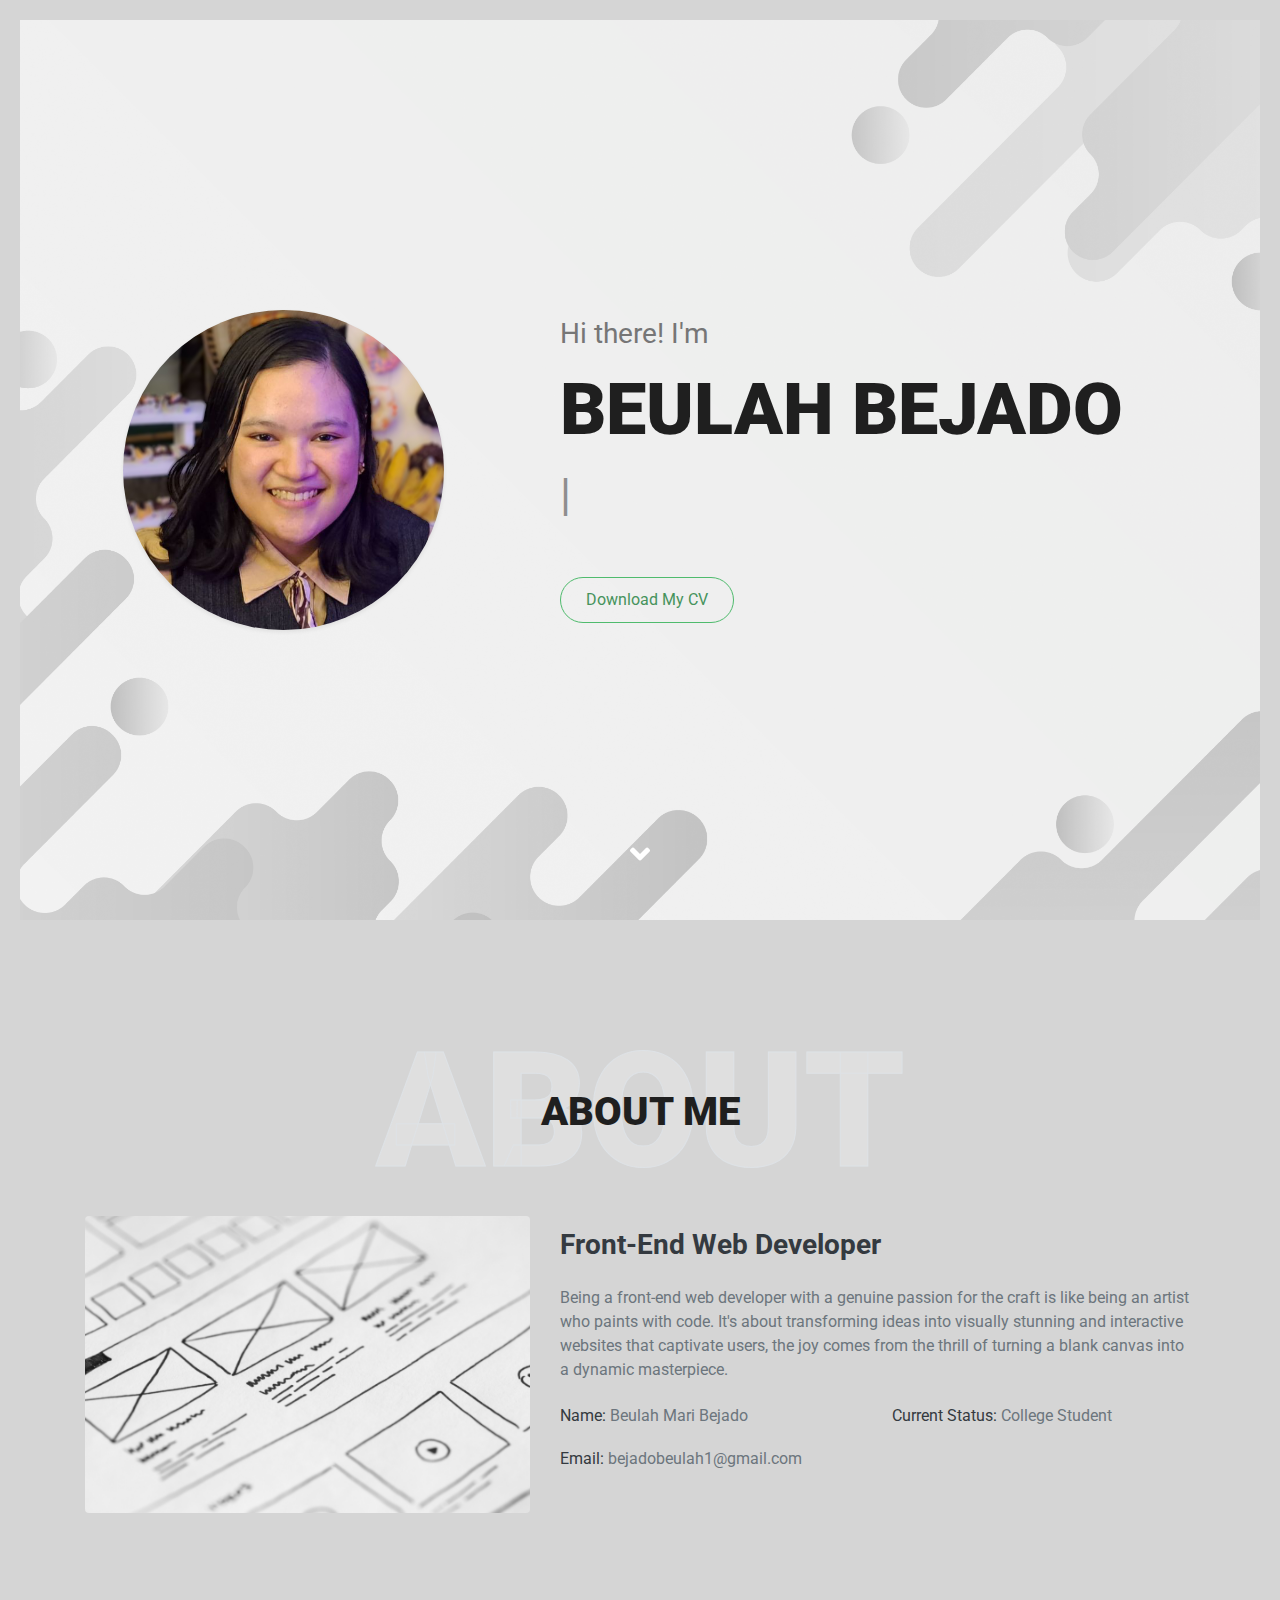
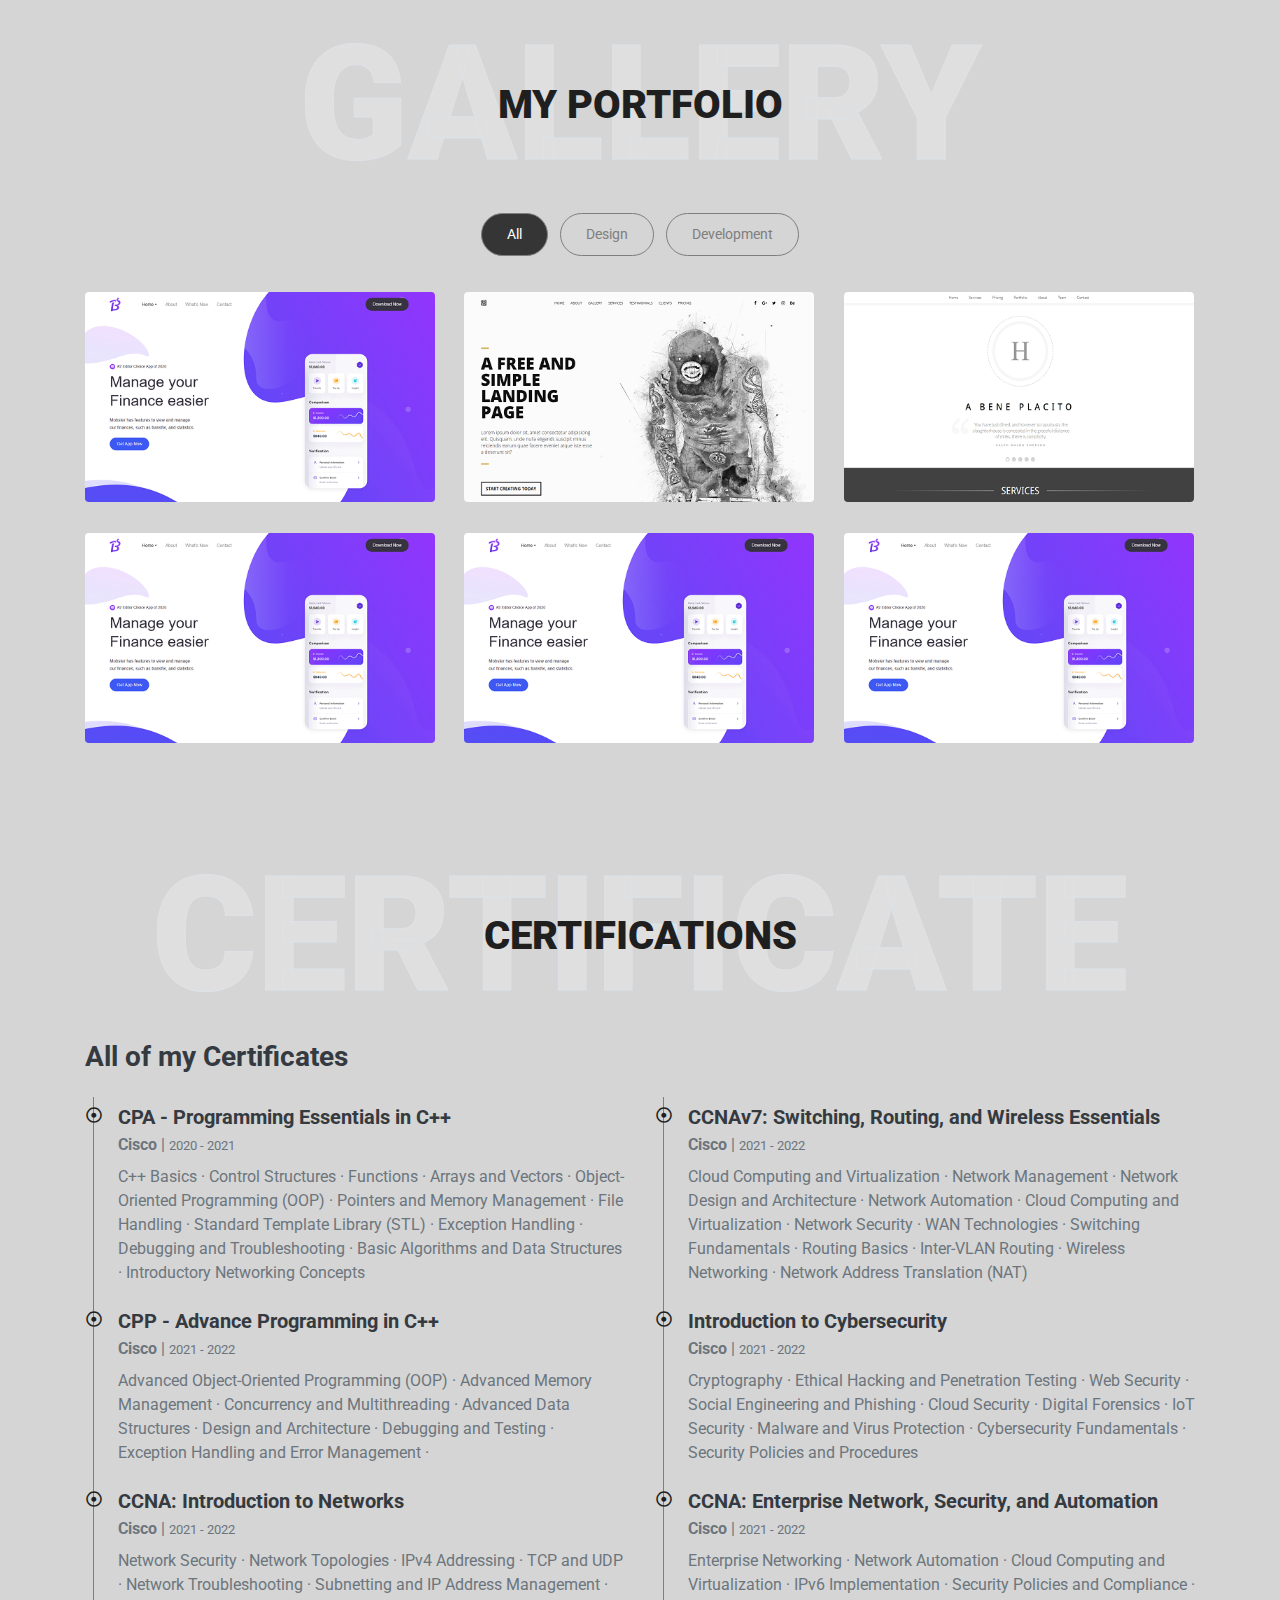
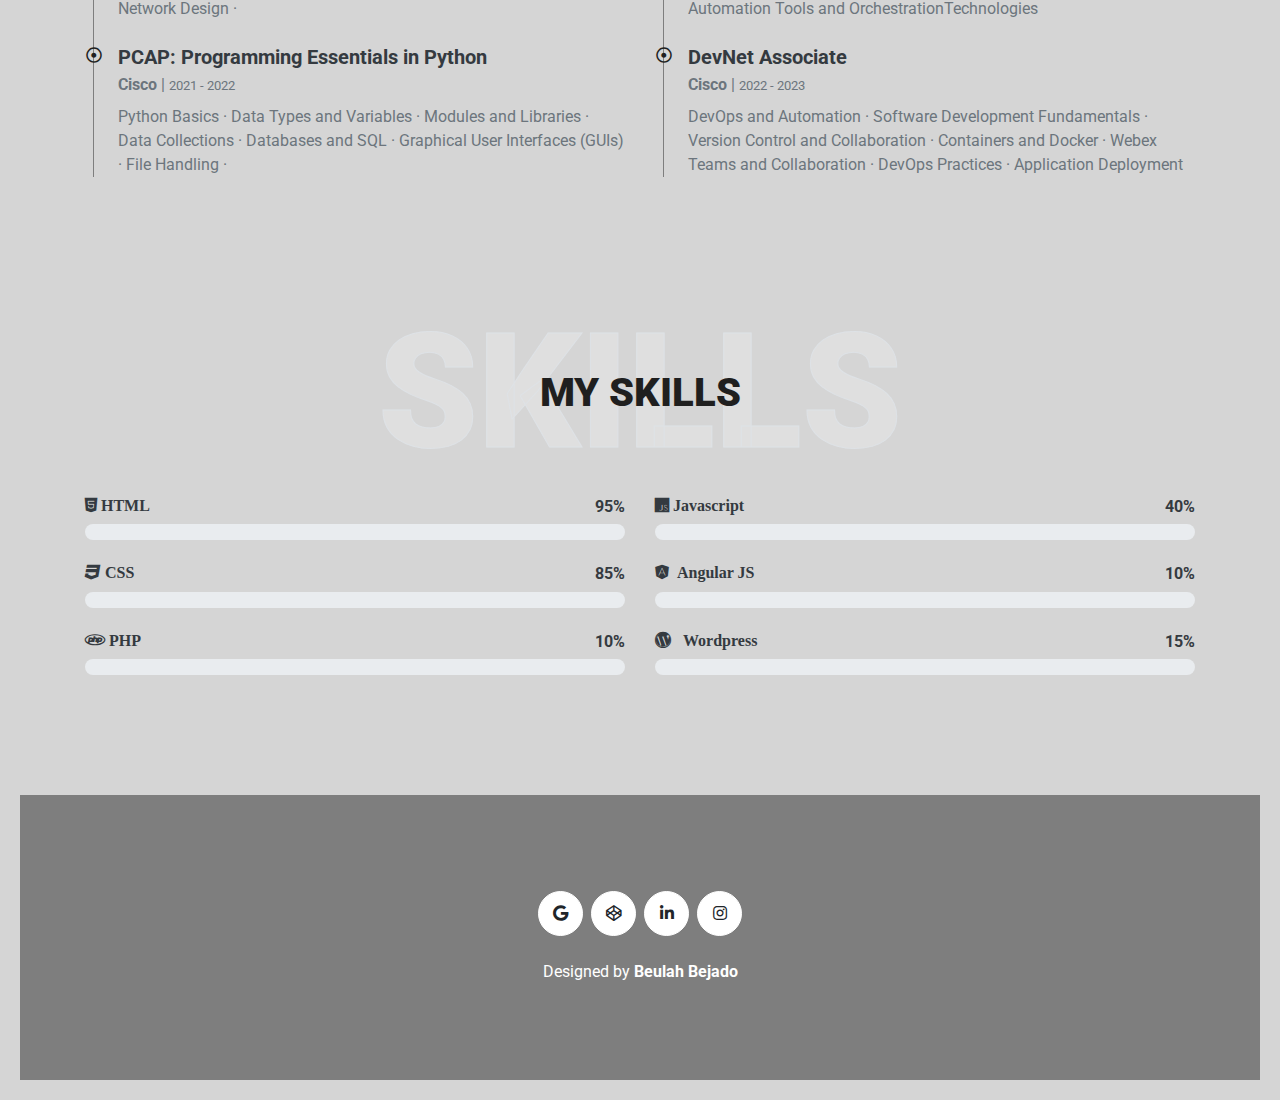
==== index.html @ c692c051 "update" ====
<!DOCTYPE html>
<html lang="en">
  <head>
    <meta charset="utf-8" />
    <title>Beulah Bejado</title>
    <meta content="width=device-width, initial-scale=1" name="viewport" />
    <meta content="Free HTML Templates" name="keywords" />
    <meta content="Free HTML Templates" name="description" />
    <link rel="shortcut icon" type="image/x-icon" href="img/logo.png" />
    <!-- Favicon -->
    <link href="img/favicon.ico" rel="icon" />

    <!-- Google Web Fonts -->
    <link rel="preconnect" href="https://fonts.gstatic.com" />
    <link
      href="https://fonts.googleapis.com/css2?family=Roboto:wght@300;400;500;700;900&display=swap"
      rel="stylesheet"
    />

    <!-- Font Awesome -->
    <link
      href="https://cdnjs.cloudflare.com/ajax/libs/font-awesome/5.10.0/css/all.min.css"
      rel="stylesheet"
    />

    <!-- Libraries Stylesheet -->
    <link href="lib/owlcarousel/assets/owl.carousel.min.css" rel="stylesheet" />
    <link href="lib/lightbox/css/lightbox.min.css" rel="stylesheet" />

    <!-- Customized Bootstrap Stylesheet -->
    <link href="css/style.css" rel="stylesheet" />
  </head>

  <body data-spy="scroll" data-target=".navbar" data-offset="51">
    <!-- Navbar Start -->
    <nav
      class="navbar fixed-top shadow-sm navbar-expand-lg bg-light navbar-light py-3 py-lg-0 px-lg-5"
    >
      <a href="index.html" class="navbar-brand ml-lg-3">
        <h1 class="m-0 display-5">
          <span class="text-primary">My</span>Portfolio
        </h1>
      </a>
      <button
        type="button"
        class="navbar-toggler"
        data-toggle="collapse"
        data-target="#navbarCollapse"
      >
        <span class="navbar-toggler-icon"></span>
      </button>
      <div class="collapse navbar-collapse px-lg-3" id="navbarCollapse">
        <div class="navbar-nav m-auto py-0">
          <a href="#home" class="nav-item nav-link active">Home</a>
          <a href="#about" class="nav-item nav-link">About</a>
          <a href="#portfolio" class="nav-item nav-link">Portfolio</a>
          <a href="#certificate" class="nav-item nav-link">Certificate</a>
          <a href="#skill" class="nav-item nav-link">Skill</a>
          <a href="#contact" class="nav-item nav-link">Contact</a>
        </div>
        <a
          href="https://www.linkedin.com/in/beulah-bejado-88684b1bb/"
          class="btn btn-outline-primary d-none d-lg-block fab fa-linkedin"
        >
          View my linkedIn Profile</a
        >
      </div>
    </nav>
    <!-- Navbar End -->

    <!-- Video Modal Start -->
    <div
      class="modal fade"
      id="videoModal"
      tabindex="-1"
      role="dialog"
      aria-labelledby="exampleModalLabel"
      aria-hidden="true"
    >
      <div class="modal-dialog" role="document">
        <div class="modal-content">
          <div class="modal-body">
            <button
              type="button"
              class="close"
              data-dismiss="modal"
              aria-label="Close"
            >
              <span aria-hidden="true">&times;</span>
            </button>
            <!-- 16:9 aspect ratio -->
            <div class="embed-responsive embed-responsive-16by9">
              <iframe
                class="embed-responsive-item"
                src=""
                id="video"
                allowscriptaccess="always"
                allow="autoplay"
              ></iframe>
            </div>
          </div>
        </div>
      </div>
    </div>
    <!-- Video Modal End -->

    <!-- Header Start -->
    <div
      class="backlack container-fluid d-flex align-items-center mb-5 py-5"
      id="home"
      style="
        min-height: 100vh;
        background-image: url('img/bg4.jpg');
        background-position: center;
        background-repeat: no-repeat;
        background-size: cover;
      "
    >
      <div class="container">
        <div class="row align-items-center">
          <div class="col-lg-5 px-5 pl-lg-0 pb-5 pb-lg-0">
            <img
              class="in-left img-fluid w-75 rounded-circle shadow-sm"
              src="img/img.jpg"
              alt=""
            />
          </div>
          <div class="col-lg-7 text-center text-lg-left">
            <h3
              class="text-black fadeInRight font-weight-normal mb-3 small-text"
            >
              Hi there! I'm
            </h3>
            <h1 class="in-down display-3 text-uppercase text-primary mb-2">
              Beulah Bejado
            </h1>
            <h1
              class="typed-text-output d-inline font-weight-lighter text-black small-text"
            ></h1>
            <div class="typed-text d-none">
              Welcome to my Portfolio, Web Design, Junior Front-End Web
              Developer
            </div>
            <div
              class="d-flex align-items-center in-up justify-content-center justify-content-lg-start pt-5"
            >
              <a
                href="cv/CV.pdf"
                class="btn btn-outline-light pop-element"
                download
                >Download My CV</a
              >
            </div>
          </div>
        </div>
      </div>
    </div>
    <!-- Header End -->

    <!-- About Start -->
    <div class="container-fluid py-5" id="about">
      <div class="container">
        <div
          class="position-relative d-flex align-items-center justify-content-center"
        >
          <h1
            class="display-1 text-uppercase text-gray"
            style="-webkit-text-stroke: 1px #dee2e6"
          >
            About
          </h1>
          <h1 class="position-absolute text-uppercase text-primary">
            About Me
          </h1>
        </div>
        <div class="row align-items-center">
          <div class="col-lg-5 pb-4 pb-lg-0">
            <img class="img-fluid rounded w-100" src="img/bg2.jpg" alt="" />
          </div>
          <div class="col-lg-7">
            <h3 class="mb-4">Front-End Web Developer</h3>
            <p>
              Being a front-end web developer with a genuine passion for the
              craft is like being an artist who paints with code. It's about
              transforming ideas into visually stunning and interactive websites
              that captivate users, the joy comes from the thrill of turning a
              blank canvas into a dynamic masterpiece.
            </p>
            <div class="row mb-3">
              <div class="col-sm-6 py-2">
                <h6>
                  Name: <span class="text-secondary">Beulah Mari Bejado</span>
                </h6>
              </div>
              <div class="col-sm-6 py-2">
                <h6>
                  Current Status:
                  <span class="text-secondary">College Student</span>
                </h6>
              </div>
              <div class="col-sm-6 py-2">
                <h6>
                  Email:
                  <span class="text-secondary">bejadobeulah1@gmail.com</span>
                </h6>
              </div>
            </div>
          </div>
        </div>
      </div>
    </div>
    <!-- About End -->

    <!-- Portfolio Start -->
    <div class="container-fluid pt-5 pb-3" id="portfolio">
      <div class="container">
        <div
          class="position-relative d-flex align-items-center justify-content-center"
        >
          <h1
            class="display-1 text-uppercase text-gray"
            style="-webkit-text-stroke: 1px #dee2e6"
          >
            Gallery
          </h1>
          <h1 class="position-absolute text-uppercase text-primary">
            My Portfolio
          </h1>
        </div>
        <div class="row">
          <div class="col-12 text-center mb-2">
            <ul class="list-inline mb-4" id="portfolio-flters">
              <li
                class="btn btn-sm btn-outline-primary m-1 active"
                data-filter="*"
              >
                All
              </li>
              <li
                class="btn btn-sm btn-outline-primary m-1"
                data-filter=".first"
              >
                Design
              </li>
              <li
                class="btn btn-sm btn-outline-primary m-1"
                data-filter=".second"
              >
                Development
              </li>
            </ul>
          </div>
        </div>
        <div class="row portfolio-container">
          <div class="col-lg-4 col-md-6 mb-4 portfolio-item first">
            <div class="position-relative overflow-hidden mb-2">
              <img
                class="img-fluid rounded w-100"
                id="popup-button-1"
                src="img/1.png"
                alt=""
              />
              <div id="overlay-1"></div>
              <div id="popup-1">
                <iframe
                  src="portFiles/1/html/index.html"
                  id="popup-iframe-1"
                  height="349px"
                  width="1688px"
                  allowfullscreen=""
                  frameborder="0"
                ></iframe>
              </div>
            </div>
          </div>
          <div class="col-lg-4 col-md-6 mb-4 portfolio-item first">
            <div class="position-relative overflow-hidden mb-2">
              <img
                class="img-fluid rounded w-100"
                id="popup-button-2"
                src="img/2.png"
                alt=""
              />
              <div id="overlay-2"></div>
              <div id="popup-2">
                <iframe
                  src="portFiles/2/index.html"
                  id="popup-iframe-2"
                  height="315"
                  width="560"
                  allowfullscreen=""
                  frameborder="0"
                ></iframe>
              </div>
            </div>
          </div>
          <div class="col-lg-4 col-md-6 mb-4 portfolio-item first">
            <div class="position-relative overflow-hidden mb-2">
              <img
                class="img-fluid rounded w-100"
                id="popup-button-3"
                src="img/3.png"
                alt=""
              />
              <div id="overlay-3"></div>
              <div id="popup-3">
                <iframe
                  src="portFiles/3/index.html"
                  id="popup-iframe-3"
                  height="349px"
                  width="1688px"
                  allowfullscreen=""
                  frameborder="0"
                ></iframe>
              </div>
            </div>
          </div>
          <div class="col-lg-4 col-md-6 mb-4 portfolio-item first">
            <div class="position-relative overflow-hidden mb-2">
              <img
                class="img-fluid rounded w-100"
                id="popup-button-4"
                src="img/1.png"
                alt=""
              />
              <div id="overlay-4"></div>
              <div id="popup-4">
                <iframe
                  src="portFiles/4/features.htm"
                  id="popup-iframe-4"
                  height="349px"
                  width="1688px"
                  allowfullscreen=""
                  frameborder="0"
                ></iframe>
              </div>
            </div>
          </div>
          <div class="col-lg-4 col-md-6 mb-4 portfolio-item first">
            <div class="position-relative overflow-hidden mb-2">
              <img
                class="img-fluid rounded w-100"
                id="popup-button-5"
                src="img/1.png"
                alt=""
              />
              <div id="overlay-5"></div>
              <div id="popup-5">
                <iframe
                  src="portFiles/5/HTML/index.html"
                  id="popup-iframe-5"
                  height="349px"
                  width="1688px"
                  allowfullscreen=""
                  frameborder="0"
                ></iframe>
              </div>
            </div>
          </div>
          <div class="col-lg-4 col-md-6 mb-4 portfolio-item second">
            <div class="position-relative overflow-hidden mb-2">
              <img
                class="img-fluid rounded w-100"
                id="popup-button-6"
                src="img/1.png"
                alt=""
              />
              <div id="overlay-6"></div>
              <div id="popup-6">
                <iframe
                  src=""
                  id="popup-iframe-6"
                  height="349px"
                  width="1688px"
                  allowfullscreen=""
                  frameborder="0"
                ></iframe>
              </div>
            </div>
          </div>
        </div>
      </div>
    </div>
    <!-- Portfolio End -->

    <!-- Certification Start -->
    <div class="container-fluid py-5" id="certificate">
      <div class="container">
        <div
          class="position-relative d-flex align-items-center justify-content-center"
        >
          <h1
            class="display-1 text-uppercase text-gray"
            style="-webkit-text-stroke: 1px #dee2e6"
          >
            CERTIFICATE
          </h1>
          <h1 class="position-absolute text-uppercase text-primary">
            Certifications
          </h1>
        </div>
        <div class="row align-items-center">
          <div class="col-lg-6">
            <h3 class="mb-4">All of my Certificates</h3>
            <div class="border-left border-primary pt-2 pl-4 ml-2">
              <div class="position-relative mb-4">
                <i
                  class="far fa-dot-circle text-primary position-absolute"
                  style="top: 2px; left: -32px"
                ></i>
                <h5 class="font-weight-bold mb-1">
                  CPA - Programming Essentials in C++
                </h5>
                <p class="mb-2">
                  <strong>Cisco</strong> |
                  <small>2020 - 2021</small>
                </p>
                <p>
                  C++ Basics &centerdot; Control Structures &centerdot;
                  Functions &centerdot; Arrays and Vectors &centerdot;
                  Object-Oriented Programming (OOP) &centerdot; Pointers and
                  Memory Management &centerdot; File Handling &centerdot;
                  Standard Template Library (STL) &centerdot; Exception Handling
                  &centerdot; Debugging and Troubleshooting &centerdot; Basic
                  Algorithms and Data Structures &centerdot; Introductory
                  Networking Concepts
                </p>
              </div>
              <div class="position-relative mb-4">
                <i
                  class="far fa-dot-circle text-primary position-absolute"
                  style="top: 2px; left: -32px"
                ></i>
                <h5 class="font-weight-bold mb-1">
                  CPP - Advance Programming in C++
                </h5>
                <p class="mb-2">
                  <strong>Cisco</strong> |
                  <small>2021 - 2022</small>
                </p>
                <p>
                  Advanced Object-Oriented Programming (OOP) &centerdot;
                  Advanced Memory Management &centerdot; Concurrency and
                  Multithreading &centerdot; Advanced Data Structures
                  &centerdot; Design and Architecture &centerdot; Debugging and
                  Testing &centerdot; Exception Handling and Error Management
                  &centerdot;
                </p>
              </div>
              <div class="position-relative mb-4">
                <i
                  class="far fa-dot-circle text-primary position-absolute"
                  style="top: 2px; left: -32px"
                ></i>
                <h5 class="font-weight-bold mb-1">
                  CCNA: Introduction to Networks
                </h5>
                <p class="mb-2">
                  <strong>Cisco</strong> |
                  <small>2021 - 2022</small>
                </p>
                <p>
                  Network Security &centerdot; Network Topologies &centerdot;
                  IPv4 Addressing &centerdot; TCP and UDP &centerdot; Network
                  Troubleshooting &centerdot; Subnetting and IP Address
                  Management &centerdot; Network Design &centerdot;
                </p>
              </div>
              <div class="position-relative mb-4">
                <i
                  class="far fa-dot-circle text-primary position-absolute"
                  style="top: 2px; left: -32px"
                ></i>
                <h5 class="font-weight-bold mb-1">
                  PCAP: Programming Essentials in Python
                </h5>
                <p class="mb-2">
                  <strong>Cisco</strong> |
                  <small>2021 - 2022</small>
                </p>
                <p>
                  Python Basics &centerdot; Data Types and Variables &centerdot;
                  Modules and Libraries &centerdot; Data Collections &centerdot;
                  Databases and SQL &centerdot; Graphical User Interfaces (GUIs)
                  &centerdot; File Handling &centerdot;
                </p>
              </div>
            </div>
          </div>
          <div class="col-lg-6">
            <h3 class="mb-4"><br /></h3>
            <div class="border-left border-primary pt-2 pl-4 ml-2">
              <div class="position-relative mb-4">
                <i
                  class="far fa-dot-circle text-primary position-absolute"
                  style="top: 2px; left: -32px"
                ></i>
                <h5 class="font-weight-bold mb-1">
                  CCNAv7: Switching, Routing, and Wireless Essentials
                </h5>
                <p class="mb-2">
                  <strong>Cisco</strong> | <small>2021 - 2022</small>
                </p>
                <p>
                  Cloud Computing and Virtualization &centerdot; Network
                  Management &centerdot; Network Design and Architecture
                  &centerdot; Network Automation &centerdot; Cloud Computing and
                  Virtualization &centerdot; Network Security &centerdot; WAN
                  Technologies &centerdot; Switching Fundamentals &centerdot;
                  Routing Basics &centerdot; Inter-VLAN Routing &centerdot;
                  Wireless Networking &centerdot; Network Address Translation
                  (NAT)
                </p>
              </div>
              <div class="position-relative mb-4">
                <i
                  class="far fa-dot-circle text-primary position-absolute"
                  style="top: 2px; left: -32px"
                ></i>
                <h5 class="font-weight-bold mb-1">
                  Introduction to Cybersecurity
                </h5>
                <p class="mb-2">
                  <strong>Cisco</strong> | <small>2021 - 2022</small>
                </p>
                <p>
                  Cryptography &centerdot; Ethical Hacking and Penetration
                  Testing &centerdot; Web Security &centerdot; Social
                  Engineering and Phishing &centerdot; Cloud Security
                  &centerdot; Digital Forensics &centerdot; IoT Security
                  &centerdot; Malware and Virus Protection &centerdot;
                  Cybersecurity Fundamentals &centerdot; Security Policies and
                  Procedures
                </p>
              </div>
              <div class="position-relative mb-4">
                <i
                  class="far fa-dot-circle text-primary position-absolute"
                  style="top: 2px; left: -32px"
                ></i>
                <h5 class="font-weight-bold mb-1">
                  CCNA: Enterprise Network, Security, and Automation
                </h5>
                <p class="mb-2">
                  <strong>Cisco</strong> |
                  <small>2021 - 2022</small>
                </p>
                <p>
                  Enterprise Networking &centerdot; Network Automation
                  &centerdot; Cloud Computing and Virtualization &centerdot;
                  IPv6 Implementation &centerdot; Security Policies and
                  Compliance &centerdot; Automation Tools and
                  OrchestrationTechnologies
                </p>
              </div>
              <div class="position-relative mb-4">
                <i
                  class="far fa-dot-circle text-primary position-absolute"
                  style="top: 2px; left: -32px"
                ></i>
                <h5 class="font-weight-bold mb-1">DevNet Associate</h5>
                <p class="mb-2">
                  <strong>Cisco</strong> |
                  <small>2022 - 2023</small>
                </p>
                <p>
                  DevOps and Automation &centerdot; Software Development
                  Fundamentals &centerdot; Version Control and Collaboration
                  &centerdot; Containers and Docker &centerdot; Webex Teams and
                  Collaboration &centerdot; DevOps Practices &centerdot;
                  Application Deployment
                </p>
              </div>
            </div>
          </div>
        </div>
      </div>
    </div>
    <!-- Qualification End -->

    <!-- Skill Start -->
    <div class="container-fluid py-5" id="skill">
      <div class="container">
        <div
          class="position-relative d-flex align-items-center justify-content-center"
        >
          <h1
            class="display-1 text-uppercase text-gray"
            style="-webkit-text-stroke: 1px #dee2e6"
          >
            Skills
          </h1>
          <h1 class="position-absolute text-uppercase text-primary">
            My Skills
          </h1>
        </div>
        <div class="row align-items-center">
          <div class="col-md-6">
            <div class="skill mb-4">
              <div class="d-flex justify-content-between">
                <h6 class="font-weight-bold fab fa-html5">&nbsp;HTML</h6>
                <h6 class="font-weight-bold">95%</h6>
              </div>
              <div class="progress">
                <div
                  class="progress-bar bg-html"
                  role="progressbar"
                  aria-valuenow="95"
                  aria-valuemin="0"
                  aria-valuemax="100"
                ></div>
              </div>
            </div>
            <div class="skill mb-4">
              <div class="d-flex justify-content-between">
                <h6 class="font-weight-bold fab fa-css3">&nbsp;CSS</h6>
                <h6 class="font-weight-bold">85%</h6>
              </div>
              <div class="progress">
                <div
                  class="progress-bar bg-css"
                  role="progressbar"
                  aria-valuenow="85"
                  aria-valuemin="0"
                  aria-valuemax="100"
                ></div>
              </div>
            </div>
            <div class="skill mb-4">
              <div class="d-flex justify-content-between">
                <h6 class="font-weight-bold fab fa-php">&nbsp;PHP</h6>
                <h6 class="font-weight-bold">10%</h6>
              </div>
              <div class="progress">
                <div
                  class="progress-bar bg-php"
                  role="progressbar"
                  aria-valuenow="10"
                  aria-valuemin="0"
                  aria-valuemax="100"
                ></div>
              </div>
            </div>
          </div>
          <div class="col-md-6">
            <div class="skill mb-4">
              <div class="d-flex justify-content-between">
                <h6 class="font-weight-bold fab fa-js">&nbsp;Javascript</h6>
                <h6 class="font-weight-bold">40%</h6>
              </div>
              <div class="progress">
                <div
                  class="progress-bar bg-js"
                  role="progressbar"
                  aria-valuenow="40"
                  aria-valuemin="0"
                  aria-valuemax="100"
                ></div>
              </div>
            </div>
            <div class="skill mb-4">
              <div class="d-flex justify-content-between">
                <h6 class="font-weight-bold fab fa-angular">
                  &nbsp;Angular JS
                </h6>
                <h6 class="font-weight-bold">10%</h6>
              </div>
              <div class="progress">
                <div
                  class="progress-bar bg-angular"
                  role="progressbar"
                  aria-valuenow="10"
                  aria-valuemin="0"
                  aria-valuemax="100"
                ></div>
              </div>
            </div>
            <div class="skill mb-4">
              <div class="d-flex justify-content-between">
                <h6 class="font-weight-bold fab fa-wordpress">
                  &nbsp; Wordpress
                </h6>
                <h6 class="font-weight-bold">15%</h6>
              </div>
              <div class="progress">
                <div
                  class="progress-bar bg-wordpress"
                  role="progressbar"
                  aria-valuenow="15"
                  aria-valuemin="0"
                  aria-valuemax="100"
                ></div>
              </div>
            </div>
          </div>
        </div>
      </div>
    </div>
    <!-- Skill End -->

    <!-- Footer Start -->
    <div
      class="container-fluid bg-primary text-white mt-5 py-5 px-sm-3 px-md-5"
    >
      <div class="container text-center py-5">
        <div class="d-flex justify-content-center mb-4">
          <a
            class="btn btn-light btn-social mr-2"
            href="mailto:bejadobeulah1@gmail.com"
            ><i class="fab fa-google"></i
          ></a>
          <a class="btn btn-light btn-social mr-2" href="#"
            ><i class="fab fa-codepen"></i
          ></a>
          <a
            class="btn btn-light btn-social mr-2"
            href="https://www.linkedin.com/in/beulah-bejado-88684b1bb/"
            ><i class="fab fa-linkedin-in"></i
          ></a>
          <a class="btn btn-light btn-social" href="#"
            ><i class="fab fa-instagram"></i
          ></a>
        </div>
        <p class="m-0">
          Designed by
          <a
            class="text-white font-weight-bold"
            href="https://www.linkedin.com/in/beulah-bejado-88684b1bb/"
            >Beulah Bejado</a
          >
        </p>
      </div>
    </div>
    <!-- Footer End -->

    <!-- Scroll to Bottom -->
    <i class="fa fa-2x fa-angle-down text-white scroll-to-bottom"></i>

    <!-- Back to Top -->
    <a href="#" class="btn btn-outline-dark px-0 back-to-top"
      ><i class="fa fa-angle-double-up"></i
    ></a>

    <!-- JavaScript Libraries -->
    <script src="https://code.jquery.com/jquery-3.4.1.min.js"></script>
    <script src="https://stackpath.bootstrapcdn.com/bootstrap/4.4.1/js/bootstrap.bundle.min.js"></script>
    <script src="lib/typed/typed.min.js"></script>
    <script src="lib/easing/easing.min.js"></script>
    <script src="lib/waypoints/waypoints.min.js"></script>
    <script src="lib/owlcarousel/owl.carousel.min.js"></script>
    <script src="lib/isotope/isotope.pkgd.min.js"></script>
    <script src="lib/lightbox/js/lightbox.min.js"></script>

    <!-- Contact Javascript File -->
    <script src="mail/jqBootstrapValidation.min.js"></script>
    <script src="mail/contact.js"></script>

    <!-- Template Javascript -->
    <script src="js/main.js"></script>
  </body>
</html>
---- css/style.css ----
/******* Bootstrap Theming ********/
/*
 * Bootstrap v4.5.3 (https://getbootstrap.com/)
 * Copyright 2011-2020 The Bootstrap Authors
 * Copyright 2011-2020 Twitter, Inc.
 * Licensed under MIT (https://github.com/twbs/bootstrap/blob/main/LICENSE)
 */
:root {
  --blue: #007bff;
  --indigo: #6610f2;
  --purple: #6f42c1;
  --pink: #e83e8c;
  --red: #dc3545;
  --orange: #fd7e14;
  --yellow: #ffc107;
  --green: #28a745;
  --teal: #20c997;
  --cyan: #17a2b8;
  --white: #fff;
  --gray: #6c757d;
  --gray-dark: #343a40;
  --primary: #0bceaf;
  --secondary: #6c757d;
  --success: #28a745;
  --info: #17a2b8;
  --warning: #ffc107;
  --danger: #dc3545;
  --light: #ffffff;
  --dark: #343a40;
  --breakpoint-xs: 0;
  --breakpoint-sm: 576px;
  --breakpoint-md: 768px;
  --breakpoint-lg: 992px;
  --breakpoint-xl: 1200px;
  --font-family-sans-serif: "Roboto", sans-serif;
  --font-family-monospace: SFMono-Regular, Menlo, Monaco, Consolas,
    "Liberation Mono", "Courier New", monospace;
}

*,
*::before,
*::after {
  box-sizing: border-box;
}

html {
  font-family: sans-serif;
  line-height: 1.15;
  -webkit-text-size-adjust: 100%;
  -webkit-tap-highlight-color: rgba(0, 0, 0, 0);
}

article,
aside,
figcaption,
figure,
footer,
header,
hgroup,
main,
nav,
section {
  display: block;
}

body {
  margin: 0;
  font-family: "Roboto", sans-serif;
  font-size: 1rem;
  font-weight: 400;
  line-height: 1.5;
  color: #6c757d;
  text-align: left;
  background-color: #d5d5d5;
  padding: 20px;
}

[tabindex="-1"]:focus:not(:focus-visible) {
  outline: 0 !important;
}

hr {
  box-sizing: content-box;
  height: 0;
  overflow: visible;
}

h1,
h2,
h3,
h4,
h5,
h6 {
  margin-top: 0;
  margin-bottom: 0.5rem;
}

p {
  margin-top: 0;
  margin-bottom: 1rem;
}

abbr[title],
abbr[data-original-title] {
  text-decoration: underline;
  text-decoration: underline dotted;
  cursor: help;
  border-bottom: 0;
  text-decoration-skip-ink: none;
}

address {
  margin-bottom: 1rem;
  font-style: normal;
  line-height: inherit;
}

ol,
ul,
dl {
  margin-top: 0;
  margin-bottom: 1rem;
}

ol ol,
ul ul,
ol ul,
ul ol {
  margin-bottom: 0;
}

dt {
  font-weight: 700;
}

dd {
  margin-bottom: 0.5rem;
  margin-left: 0;
}

blockquote {
  margin: 0 0 1rem;
}

b,
strong {
  font-weight: bolder;
}

small {
  font-size: 80%;
}

sub,
sup {
  position: relative;
  font-size: 75%;
  line-height: 0;
  vertical-align: baseline;
}

sub {
  bottom: -0.25em;
}

sup {
  top: -0.5em;
}

a {
  color: #676767;
  text-decoration: none;
  background-color: transparent;
}

a:hover {
  color: #969696;
  text-decoration: underline;
}

a:not([href]):not([class]) {
  color: inherit;
  text-decoration: none;
}

a:not([href]):not([class]):hover {
  color: inherit;
  text-decoration: none;
}

pre,
code,
kbd,
samp {
  font-family: SFMono-Regular, Menlo, Monaco, Consolas, "Liberation Mono",
    "Courier New", monospace;
  font-size: 1em;
}

pre {
  margin-top: 0;
  margin-bottom: 1rem;
  overflow: auto;
  -ms-overflow-style: scrollbar;
}

figure {
  margin: 0 0 1rem;
}

img {
  vertical-align: middle;
  border-style: none;
}

svg {
  overflow: hidden;
  vertical-align: middle;
}

table {
  border-collapse: collapse;
}

caption {
  padding-top: 0.75rem;
  padding-bottom: 0.75rem;
  color: #6c757d;
  text-align: left;
  caption-side: bottom;
}

th {
  text-align: inherit;
  text-align: -webkit-match-parent;
}

label {
  display: inline-block;
  margin-bottom: 0.5rem;
}

button {
  border-radius: 0;
}

button:focus {
  outline: 1px dotted;
  outline: 5px auto -webkit-focus-ring-color;
}

input,
button,
select,
optgroup,
textarea {
  margin: 0;
  font-family: inherit;
  font-size: inherit;
  line-height: inherit;
}

button,
input {
  overflow: visible;
}

button,
select {
  text-transform: none;
}

[role="button"] {
  cursor: pointer;
}

select {
  word-wrap: normal;
}

button,
[type="button"],
[type="reset"],
[type="submit"] {
  -webkit-appearance: button;
}

button:not(:disabled),
[type="button"]:not(:disabled),
[type="reset"]:not(:disabled),
[type="submit"]:not(:disabled) {
  cursor: pointer;
}

button::-moz-focus-inner,
[type="button"]::-moz-focus-inner,
[type="reset"]::-moz-focus-inner,
[type="submit"]::-moz-focus-inner {
  padding: 0;
  border-style: none;
}

input[type="radio"],
input[type="checkbox"] {
  box-sizing: border-box;
  padding: 0;
}

textarea {
  overflow: auto;
  resize: vertical;
}

fieldset {
  min-width: 0;
  padding: 0;
  margin: 0;
  border: 0;
}

legend {
  display: block;
  width: 100%;
  max-width: 100%;
  padding: 0;
  margin-bottom: 0.5rem;
  font-size: 1.5rem;
  line-height: inherit;
  color: inherit;
  white-space: normal;
}

@media (max-width: 1200px) {
  legend {
    font-size: calc(1.275rem + 0.3vw);
  }
}

progress {
  vertical-align: baseline;
}

[type="number"]::-webkit-inner-spin-button,
[type="number"]::-webkit-outer-spin-button {
  height: auto;
}

[type="search"] {
  outline-offset: -2px;
  -webkit-appearance: none;
}

[type="search"]::-webkit-search-decoration {
  -webkit-appearance: none;
}

::-webkit-file-upload-button {
  font: inherit;
  -webkit-appearance: button;
}

output {
  display: inline-block;
}

summary {
  display: list-item;
  cursor: pointer;
}

template {
  display: none;
}

[hidden] {
  display: none !important;
}

h1,
h2,
h3,
h4,
h5,
h6,
.h1,
.h2,
.h3,
.h4,
.h5,
.h6 {
  margin-bottom: 0.5rem;
  font-weight: 500;
  line-height: 1.2;
  color: #343a40;
}

h1,
.h1 {
  font-size: 2.5rem;
}

@media (max-width: 1200px) {
  h1,
  .h1 {
    font-size: calc(1.375rem + 1.5vw);
  }
}

h2,
.h2 {
  font-size: 2rem;
}

@media (max-width: 1200px) {
  h2,
  .h2 {
    font-size: calc(1.325rem + 0.9vw);
  }
}

h3,
.h3 {
  font-size: 1.75rem;
}

@media (max-width: 1200px) {
  h3,
  .h3 {
    font-size: calc(1.3rem + 0.6vw);
  }
}

h4,
.h4 {
  font-size: 1.5rem;
}

@media (max-width: 1200px) {
  h4,
  .h4 {
    font-size: calc(1.275rem + 0.3vw);
  }
}

h5,
.h5 {
  font-size: 1.25rem;
}

h6,
.h6 {
  font-size: 1rem;
}

.lead {
  font-size: 1.25rem;
  font-weight: 300;
}

.display-1 {
  font-size: 10rem;
  font-weight: 300;
  line-height: 1.2;
}
@-webkit-keyframes fadeInDown {
  from {
    opacity: 0;
    -webkit-transform: translatey(-10px);
    -moz-transform: translatey(-10px);
    -o-transform: translatey(-10px);
    transform: translatey(-10px);
  }
  to {
    opacity: 1;
    -webkit-transform: translatey(0);
    -moz-transform: translatey(0);
    -o-transform: translatey(0);
    transform: translatey(0);
  }
}
@-moz-keyframes fadeInDown {
  from {
    opacity: 0;
    -webkit-transform: translatey(-10px);
    -moz-transform: translatey(-10px);
    -o-transform: translatey(-10px);
    transform: translatey(-10px);
  }
  to {
    opacity: 1;
    -webkit-transform: translatey(0);
    -moz-transform: translatey(0);
    -o-transform: translatey(0);
    transform: translatey(0);
  }
}
@keyframes fadeInDown {
  from {
    opacity: 0;
    -webkit-transform: translatey(-10px);
    -moz-transform: translatey(-10px);
    -o-transform: translatey(-10px);
    transform: translatey(-10px);
  }
  to {
    opacity: 1;
    -webkit-transform: translatey(0);
    -moz-transform: translatey(0);
    -o-transform: translatey(0);
    transform: translatey(0);
  }
}
.in-down {
  -webkit-animation-name: fadeInDown;
  -moz-animation-name: fadeInDown;
  -o-animation-name: fadeInDown;
  animation-name: fadeInDown;
  -webkit-animation-fill-mode: both;
  -moz-animation-fill-mode: both;
  -o-animation-fill-mode: both;
  animation-fill-mode: both;
  -webkit-animation-duration: 1s;
  -moz-animation-duration: 1s;
  -o-animation-duration: 1s;
  animation-duration: 1s;
  -webkit-animation-delay: 1.1s;
  -moz-animation-delay: 1.1s;
  -o-animation-delay: 1.1s;
  animation-delay: 1.1s;
}
@-webkit-keyframes fadeInUp {
  from {
    opacity: 0;
    -webkit-transform: translatey(10px);
    -moz-transform: translatey(10px);
    -o-transform: translatey(10px);
    transform: translatey(10px);
  }
  to {
    opacity: 1;
    -webkit-transform: translatey(0);
    -moz-transform: translatey(0);
    -o-transform: translatey(0);
    transform: translatey(0);
  }
}
@-moz-keyframes fadeInUp {
  from {
    opacity: 0;
    -webkit-transform: translatey(10px);
    -moz-transform: translatey(10px);
    -o-transform: translatey(10px);
    transform: translatey(10px);
  }
  to {
    opacity: 1;
    -webkit-transform: translatey(0);
    -moz-transform: translatey(0);
    -o-transform: translatey(0);
    transform: translatey(0);
  }
}
@keyframes fadeInUp {
  from {
    opacity: 0;
    -webkit-transform: translatey(10px);
    -moz-transform: translatey(10px);
    -o-transform: translatey(10px);
    transform: translatey(10px);
  }
  to {
    opacity: 1;
    -webkit-transform: translatey(0);
    -moz-transform: translatey(0);
    -o-transform: translatey(0);
    transform: translatey(0);
  }
}
.in-up {
  -webkit-animation-name: fadeInUp;
  -moz-animation-name: fadeInUp;
  -o-animation-name: fadeInUp;
  animation-name: fadeInUp;
  -webkit-animation-fill-mode: both;
  -moz-animation-fill-mode: both;
  -o-animation-fill-mode: both;
  animation-fill-mode: both;
  -webkit-animation-duration: 1s;
  -moz-animation-duration: 1s;
  -o-animation-duration: 1s;
  animation-duration: 1s;
  -webkit-animation-delay: 2.5s;
  -moz-animation-delay: 2.5s;
  -o-animation-delay: 2.5s;
  animation-delay: 2.5s;
}
@-webkit-keyframes fadeInLeft {
  from {
    opacity: 0;
    -webkit-transform: translatex(-10px);
    -moz-transform: translatex(-10px);
    -o-transform: translatex(-10px);
    transform: translatex(-10px);
  }
  to {
    opacity: 1;
    -webkit-transform: translatex(0);
    -moz-transform: translatex(0);
    -o-transform: translatex(0);
    transform: translatex(0);
  }
}
@-moz-keyframes fadeInLeft {
  from {
    opacity: 0;
    -webkit-transform: translatex(-10px);
    -moz-transform: translatex(-10px);
    -o-transform: translatex(-10px);
    transform: translatex(-10px);
  }
  to {
    opacity: 1;
    -webkit-transform: translatex(0);
    -moz-transform: translatex(0);
    -o-transform: translatex(0);
    transform: translatex(0);
  }
}
@keyframes fadeInLeft {
  from {
    opacity: 0;
    -webkit-transform: translatex(-100px);
    -moz-transform: translatex(-100px);
    -o-transform: translatex(-100px);
    transform: translatex(-100px);
  }
  to {
    opacity: 1;
    -webkit-transform: translatex(0);
    -moz-transform: translatex(0);
    -o-transform: translatex(0);
    transform: translatex(0);
  }
}
.in-left {
  -webkit-animation-name: fadeInLeft;
  -moz-animation-name: fadeInLeft;
  -o-animation-name: fadeInLeft;
  animation-name: fadeInLeft;
  -webkit-animation-fill-mode: both;
  -moz-animation-fill-mode: both;
  -o-animation-fill-mode: both;
  animation-fill-mode: both;
  -webkit-animation-duration: 0.5s;
  -moz-animation-duration: 0.5s;
  -o-animation-duration: 0.5s;
  animation-duration: 0.5s;
  -webkit-animation-delay: 0.5s;
  -moz-animation-delay: 0.5s;
  -o-animation-duration: 0.5s;
  animation-delay: 0.5s;
}
.fadeInRight {
  animation: fadeInRight 1s ease-in-out;
}
@keyframes fadeInRight {
  from {
    opacity: 0;
    transform: translateX(300px);
  }
  to {
    opacity: 1;
  }
}
@media (max-width: 1200px) {
  .display-1 {
    font-size: calc(2.125rem + 10.5vw);
  }
}

.display-2 {
  font-size: 5.5rem;
  font-weight: 300;
  line-height: 1.2;
}

@media (max-width: 1200px) {
  .display-2 {
    font-size: calc(1.675rem + 5.1vw);
  }
}

.display-3 {
  font-size: 4.5rem;
  font-weight: 300;
  line-height: 1.2;
}

@media (max-width: 1200px) {
  .display-3 {
    font-size: calc(1.575rem + 3.9vw);
  }
}

.display-4 {
  font-size: 3.5rem;
  font-weight: 300;
  line-height: 1.2;
}

@media (max-width: 1200px) {
  .display-4 {
    font-size: calc(1.475rem + 2.7vw);
  }
}

hr {
  margin-top: 1rem;
  margin-bottom: 1rem;
  border: 0;
  border-top: 1px solid rgba(0, 0, 0, 0.1);
}

small,
.small {
  font-size: 80%;
  font-weight: 400;
}

mark,
.mark {
  padding: 0.2em;
  background-color: #fcf8e3;
}

.list-unstyled {
  padding-left: 0;
  list-style: none;
}

.list-inline {
  padding-left: 0;
  list-style: none;
}

.list-inline-item {
  display: inline-block;
}

.list-inline-item:not(:last-child) {
  margin-right: 0.5rem;
}

.initialism {
  font-size: 90%;
  text-transform: uppercase;
}

.blockquote {
  margin-bottom: 1rem;
  font-size: 1.25rem;
}

.blockquote-footer {
  display: block;
  font-size: 80%;
  color: #6c757d;
}

.blockquote-footer::before {
  content: "\2014\00A0";
}

.img-fluid {
  max-width: 100%;
  height: auto;
}

.img-thumbnail {
  padding: 0.25rem;
  background-color: #ffffff;
  border: 1px solid #dee2e6;
  border-radius: 0.25rem;
  max-width: 100%;
  height: auto;
}

.figure {
  display: inline-block;
}

.figure-img {
  margin-bottom: 0.5rem;
  line-height: 1;
}

.figure-caption {
  font-size: 90%;
  color: #6c757d;
}

code {
  font-size: 87.5%;
  color: #e83e8c;
  word-wrap: break-word;
}

a > code {
  color: inherit;
}

kbd {
  padding: 0.2rem 0.4rem;
  font-size: 87.5%;
  color: #fff;
  background-color: #212529;
  border-radius: 0.2rem;
}

kbd kbd {
  padding: 0;
  font-size: 100%;
  font-weight: 700;
}

pre {
  display: block;
  font-size: 87.5%;
  color: #212529;
}

pre code {
  font-size: inherit;
  color: inherit;
  word-break: normal;
}

.pre-scrollable {
  max-height: 340px;
  overflow-y: scroll;
}

.container,
.container-fluid,
.container-sm,
.container-md,
.container-lg,
.container-xl {
  width: 100%;
  padding-right: 15px;
  padding-left: 15px;
  margin-right: auto;
  margin-left: auto;
}

@media (min-width: 576px) {
  .container,
  .container-sm {
    max-width: 540px;
  }
}

@media (min-width: 768px) {
  .container,
  .container-sm,
  .container-md {
    max-width: 720px;
  }
}

@media (min-width: 992px) {
  .container,
  .container-sm,
  .container-md,
  .container-lg {
    max-width: 960px;
  }
}

@media (min-width: 1200px) {
  .container,
  .container-sm,
  .container-md,
  .container-lg,
  .container-xl {
    max-width: 1140px;
  }
}

.row {
  display: flex;
  flex-wrap: wrap;
  margin-right: -15px;
  margin-left: -15px;
}

.no-gutters {
  margin-right: 0;
  margin-left: 0;
}

.no-gutters > .col,
.no-gutters > [class*="col-"] {
  padding-right: 0;
  padding-left: 0;
}

.col-1,
.col-2,
.col-3,
.col-4,
.col-5,
.col-6,
.col-7,
.col-8,
.col-9,
.col-10,
.col-11,
.col-12,
.col,
.col-auto,
.col-sm-1,
.col-sm-2,
.col-sm-3,
.col-sm-4,
.col-sm-5,
.col-sm-6,
.col-sm-7,
.col-sm-8,
.col-sm-9,
.col-sm-10,
.col-sm-11,
.col-sm-12,
.col-sm,
.col-sm-auto,
.col-md-1,
.col-md-2,
.col-md-3,
.col-md-4,
.col-md-5,
.col-md-6,
.col-md-7,
.col-md-8,
.col-md-9,
.col-md-10,
.col-md-11,
.col-md-12,
.col-md,
.col-md-auto,
.col-lg-1,
.col-lg-2,
.col-lg-3,
.col-lg-4,
.col-lg-5,
.col-lg-6,
.col-lg-7,
.col-lg-8,
.col-lg-9,
.col-lg-10,
.col-lg-11,
.col-lg-12,
.col-lg,
.col-lg-auto,
.col-xl-1,
.col-xl-2,
.col-xl-3,
.col-xl-4,
.col-xl-5,
.col-xl-6,
.col-xl-7,
.col-xl-8,
.col-xl-9,
.col-xl-10,
.col-xl-11,
.col-xl-12,
.col-xl,
.col-xl-auto {
  position: relative;
  width: 100%;
  padding-right: 15px;
  padding-left: 15px;
}

.col {
  flex-basis: 0;
  flex-grow: 1;
  max-width: 100%;
}

.row-cols-1 > * {
  flex: 0 0 100%;
  max-width: 100%;
}

.row-cols-2 > * {
  flex: 0 0 50%;
  max-width: 50%;
}

.row-cols-3 > * {
  flex: 0 0 33.33333%;
  max-width: 33.33333%;
}

.row-cols-4 > * {
  flex: 0 0 25%;
  max-width: 25%;
}

.row-cols-5 > * {
  flex: 0 0 20%;
  max-width: 20%;
}

.row-cols-6 > * {
  flex: 0 0 16.66667%;
  max-width: 16.66667%;
}

.col-auto {
  flex: 0 0 auto;
  width: auto;
  max-width: 100%;
}

.col-1 {
  flex: 0 0 8.33333%;
  max-width: 8.33333%;
}

.col-2 {
  flex: 0 0 16.66667%;
  max-width: 16.66667%;
}

.col-3 {
  flex: 0 0 25%;
  max-width: 25%;
}

.col-4 {
  flex: 0 0 33.33333%;
  max-width: 33.33333%;
}

.col-5 {
  flex: 0 0 41.66667%;
  max-width: 41.66667%;
}

.col-6 {
  flex: 0 0 50%;
  max-width: 50%;
}

.col-7 {
  flex: 0 0 58.33333%;
  max-width: 58.33333%;
}

.col-8 {
  flex: 0 0 66.66667%;
  max-width: 66.66667%;
}

.col-9 {
  flex: 0 0 75%;
  max-width: 75%;
}

.col-10 {
  flex: 0 0 83.33333%;
  max-width: 83.33333%;
}

.col-11 {
  flex: 0 0 91.66667%;
  max-width: 91.66667%;
}

.col-12 {
  flex: 0 0 100%;
  max-width: 100%;
}

.order-first {
  order: -1;
}

.order-last {
  order: 13;
}

.order-0 {
  order: 0;
}

.order-1 {
  order: 1;
}

.order-2 {
  order: 2;
}

.order-3 {
  order: 3;
}

.order-4 {
  order: 4;
}

.order-5 {
  order: 5;
}

.order-6 {
  order: 6;
}

.order-7 {
  order: 7;
}

.order-8 {
  order: 8;
}

.order-9 {
  order: 9;
}

.order-10 {
  order: 10;
}

.order-11 {
  order: 11;
}

.order-12 {
  order: 12;
}

.offset-1 {
  margin-left: 8.33333%;
}

.offset-2 {
  margin-left: 16.66667%;
}

.offset-3 {
  margin-left: 25%;
}

.offset-4 {
  margin-left: 33.33333%;
}

.offset-5 {
  margin-left: 41.66667%;
}

.offset-6 {
  margin-left: 50%;
}

.offset-7 {
  margin-left: 58.33333%;
}

.offset-8 {
  margin-left: 66.66667%;
}

.offset-9 {
  margin-left: 75%;
}

.offset-10 {
  margin-left: 83.33333%;
}

.offset-11 {
  margin-left: 91.66667%;
}

@media (min-width: 576px) {
  .col-sm {
    flex-basis: 0;
    flex-grow: 1;
    max-width: 100%;
  }
  .row-cols-sm-1 > * {
    flex: 0 0 100%;
    max-width: 100%;
  }
  .row-cols-sm-2 > * {
    flex: 0 0 50%;
    max-width: 50%;
  }
  .row-cols-sm-3 > * {
    flex: 0 0 33.33333%;
    max-width: 33.33333%;
  }
  .row-cols-sm-4 > * {
    flex: 0 0 25%;
    max-width: 25%;
  }
  .row-cols-sm-5 > * {
    flex: 0 0 20%;
    max-width: 20%;
  }
  .row-cols-sm-6 > * {
    flex: 0 0 16.66667%;
    max-width: 16.66667%;
  }
  .col-sm-auto {
    flex: 0 0 auto;
    width: auto;
    max-width: 100%;
  }
  .col-sm-1 {
    flex: 0 0 8.33333%;
    max-width: 8.33333%;
  }
  .col-sm-2 {
    flex: 0 0 16.66667%;
    max-width: 16.66667%;
  }
  .col-sm-3 {
    flex: 0 0 25%;
    max-width: 25%;
  }
  .col-sm-4 {
    flex: 0 0 33.33333%;
    max-width: 33.33333%;
  }
  .col-sm-5 {
    flex: 0 0 41.66667%;
    max-width: 41.66667%;
  }
  .col-sm-6 {
    flex: 0 0 50%;
    max-width: 50%;
  }
  .col-sm-7 {
    flex: 0 0 58.33333%;
    max-width: 58.33333%;
  }
  .col-sm-8 {
    flex: 0 0 66.66667%;
    max-width: 66.66667%;
  }
  .col-sm-9 {
    flex: 0 0 75%;
    max-width: 75%;
  }
  .col-sm-10 {
    flex: 0 0 83.33333%;
    max-width: 83.33333%;
  }
  .col-sm-11 {
    flex: 0 0 91.66667%;
    max-width: 91.66667%;
  }
  .col-sm-12 {
    flex: 0 0 100%;
    max-width: 100%;
  }
  .order-sm-first {
    order: -1;
  }
  .order-sm-last {
    order: 13;
  }
  .order-sm-0 {
    order: 0;
  }
  .order-sm-1 {
    order: 1;
  }
  .order-sm-2 {
    order: 2;
  }
  .order-sm-3 {
    order: 3;
  }
  .order-sm-4 {
    order: 4;
  }
  .order-sm-5 {
    order: 5;
  }
  .order-sm-6 {
    order: 6;
  }
  .order-sm-7 {
    order: 7;
  }
  .order-sm-8 {
    order: 8;
  }
  .order-sm-9 {
    order: 9;
  }
  .order-sm-10 {
    order: 10;
  }
  .order-sm-11 {
    order: 11;
  }
  .order-sm-12 {
    order: 12;
  }
  .offset-sm-0 {
    margin-left: 0;
  }
  .offset-sm-1 {
    margin-left: 8.33333%;
  }
  .offset-sm-2 {
    margin-left: 16.66667%;
  }
  .offset-sm-3 {
    margin-left: 25%;
  }
  .offset-sm-4 {
    margin-left: 33.33333%;
  }
  .offset-sm-5 {
    margin-left: 41.66667%;
  }
  .offset-sm-6 {
    margin-left: 50%;
  }
  .offset-sm-7 {
    margin-left: 58.33333%;
  }
  .offset-sm-8 {
    margin-left: 66.66667%;
  }
  .offset-sm-9 {
    margin-left: 75%;
  }
  .offset-sm-10 {
    margin-left: 83.33333%;
  }
  .offset-sm-11 {
    margin-left: 91.66667%;
  }
}

@media (min-width: 768px) {
  .col-md {
    flex-basis: 0;
    flex-grow: 1;
    max-width: 100%;
  }
  .row-cols-md-1 > * {
    flex: 0 0 100%;
    max-width: 100%;
  }
  .row-cols-md-2 > * {
    flex: 0 0 50%;
    max-width: 50%;
  }
  .row-cols-md-3 > * {
    flex: 0 0 33.33333%;
    max-width: 33.33333%;
  }
  .row-cols-md-4 > * {
    flex: 0 0 25%;
    max-width: 25%;
  }
  .row-cols-md-5 > * {
    flex: 0 0 20%;
    max-width: 20%;
  }
  .row-cols-md-6 > * {
    flex: 0 0 16.66667%;
    max-width: 16.66667%;
  }
  .col-md-auto {
    flex: 0 0 auto;
    width: auto;
    max-width: 100%;
  }
  .col-md-1 {
    flex: 0 0 8.33333%;
    max-width: 8.33333%;
  }
  .col-md-2 {
    flex: 0 0 16.66667%;
    max-width: 16.66667%;
  }
  .col-md-3 {
    flex: 0 0 25%;
    max-width: 25%;
  }
  .col-md-4 {
    flex: 0 0 33.33333%;
    max-width: 33.33333%;
  }
  .col-md-5 {
    flex: 0 0 41.66667%;
    max-width: 41.66667%;
  }
  .col-md-6 {
    flex: 0 0 50%;
    max-width: 50%;
  }
  .col-md-7 {
    flex: 0 0 58.33333%;
    max-width: 58.33333%;
  }
  .col-md-8 {
    flex: 0 0 66.66667%;
    max-width: 66.66667%;
  }
  .col-md-9 {
    flex: 0 0 75%;
    max-width: 75%;
  }
  .col-md-10 {
    flex: 0 0 83.33333%;
    max-width: 83.33333%;
  }
  .col-md-11 {
    flex: 0 0 91.66667%;
    max-width: 91.66667%;
  }
  .col-md-12 {
    flex: 0 0 100%;
    max-width: 100%;
  }
  .order-md-first {
    order: -1;
  }
  .order-md-last {
    order: 13;
  }
  .order-md-0 {
    order: 0;
  }
  .order-md-1 {
    order: 1;
  }
  .order-md-2 {
    order: 2;
  }
  .order-md-3 {
    order: 3;
  }
  .order-md-4 {
    order: 4;
  }
  .order-md-5 {
    order: 5;
  }
  .order-md-6 {
    order: 6;
  }
  .order-md-7 {
    order: 7;
  }
  .order-md-8 {
    order: 8;
  }
  .order-md-9 {
    order: 9;
  }
  .order-md-10 {
    order: 10;
  }
  .order-md-11 {
    order: 11;
  }
  .order-md-12 {
    order: 12;
  }
  .offset-md-0 {
    margin-left: 0;
  }
  .offset-md-1 {
    margin-left: 8.33333%;
  }
  .offset-md-2 {
    margin-left: 16.66667%;
  }
  .offset-md-3 {
    margin-left: 25%;
  }
  .offset-md-4 {
    margin-left: 33.33333%;
  }
  .offset-md-5 {
    margin-left: 41.66667%;
  }
  .offset-md-6 {
    margin-left: 50%;
  }
  .offset-md-7 {
    margin-left: 58.33333%;
  }
  .offset-md-8 {
    margin-left: 66.66667%;
  }
  .offset-md-9 {
    margin-left: 75%;
  }
  .offset-md-10 {
    margin-left: 83.33333%;
  }
  .offset-md-11 {
    margin-left: 91.66667%;
  }
}

@media (min-width: 992px) {
  .col-lg {
    flex-basis: 0;
    flex-grow: 1;
    max-width: 100%;
  }
  .row-cols-lg-1 > * {
    flex: 0 0 100%;
    max-width: 100%;
  }
  .row-cols-lg-2 > * {
    flex: 0 0 50%;
    max-width: 50%;
  }
  .row-cols-lg-3 > * {
    flex: 0 0 33.33333%;
    max-width: 33.33333%;
  }
  .row-cols-lg-4 > * {
    flex: 0 0 25%;
    max-width: 25%;
  }
  .row-cols-lg-5 > * {
    flex: 0 0 20%;
    max-width: 20%;
  }
  .row-cols-lg-6 > * {
    flex: 0 0 16.66667%;
    max-width: 16.66667%;
  }
  .col-lg-auto {
    flex: 0 0 auto;
    width: auto;
    max-width: 100%;
  }
  .col-lg-1 {
    flex: 0 0 8.33333%;
    max-width: 8.33333%;
  }
  .col-lg-2 {
    flex: 0 0 16.66667%;
    max-width: 16.66667%;
  }
  .col-lg-3 {
    flex: 0 0 25%;
    max-width: 25%;
  }
  .col-lg-4 {
    flex: 0 0 33.33333%;
    max-width: 33.33333%;
  }
  .col-lg-5 {
    flex: 0 0 41.66667%;
    max-width: 41.66667%;
  }
  .col-lg-6 {
    flex: 0 0 50%;
    max-width: 50%;
  }
  .col-lg-7 {
    flex: 0 0 58.33333%;
    max-width: 58.33333%;
  }
  .col-lg-8 {
    flex: 0 0 66.66667%;
    max-width: 66.66667%;
  }
  .col-lg-9 {
    flex: 0 0 75%;
    max-width: 75%;
  }
  .col-lg-10 {
    flex: 0 0 83.33333%;
    max-width: 83.33333%;
  }
  .col-lg-11 {
    flex: 0 0 91.66667%;
    max-width: 91.66667%;
  }
  .col-lg-12 {
    flex: 0 0 100%;
    max-width: 100%;
  }
  .order-lg-first {
    order: -1;
  }
  .order-lg-last {
    order: 13;
  }
  .order-lg-0 {
    order: 0;
  }
  .order-lg-1 {
    order: 1;
  }
  .order-lg-2 {
    order: 2;
  }
  .order-lg-3 {
    order: 3;
  }
  .order-lg-4 {
    order: 4;
  }
  .order-lg-5 {
    order: 5;
  }
  .order-lg-6 {
    order: 6;
  }
  .order-lg-7 {
    order: 7;
  }
  .order-lg-8 {
    order: 8;
  }
  .order-lg-9 {
    order: 9;
  }
  .order-lg-10 {
    order: 10;
  }
  .order-lg-11 {
    order: 11;
  }
  .order-lg-12 {
    order: 12;
  }
  .offset-lg-0 {
    margin-left: 0;
  }
  .offset-lg-1 {
    margin-left: 8.33333%;
  }
  .offset-lg-2 {
    margin-left: 16.66667%;
  }
  .offset-lg-3 {
    margin-left: 25%;
  }
  .offset-lg-4 {
    margin-left: 33.33333%;
  }
  .offset-lg-5 {
    margin-left: 41.66667%;
  }
  .offset-lg-6 {
    margin-left: 50%;
  }
  .offset-lg-7 {
    margin-left: 58.33333%;
  }
  .offset-lg-8 {
    margin-left: 66.66667%;
  }
  .offset-lg-9 {
    margin-left: 75%;
  }
  .offset-lg-10 {
    margin-left: 83.33333%;
  }
  .offset-lg-11 {
    margin-left: 91.66667%;
  }
}

@media (min-width: 1200px) {
  .col-xl {
    flex-basis: 0;
    flex-grow: 1;
    max-width: 100%;
  }
  .row-cols-xl-1 > * {
    flex: 0 0 100%;
    max-width: 100%;
  }
  .row-cols-xl-2 > * {
    flex: 0 0 50%;
    max-width: 50%;
  }
  .row-cols-xl-3 > * {
    flex: 0 0 33.33333%;
    max-width: 33.33333%;
  }
  .row-cols-xl-4 > * {
    flex: 0 0 25%;
    max-width: 25%;
  }
  .row-cols-xl-5 > * {
    flex: 0 0 20%;
    max-width: 20%;
  }
  .row-cols-xl-6 > * {
    flex: 0 0 16.66667%;
    max-width: 16.66667%;
  }
  .col-xl-auto {
    flex: 0 0 auto;
    width: auto;
    max-width: 100%;
  }
  .col-xl-1 {
    flex: 0 0 8.33333%;
    max-width: 8.33333%;
  }
  .col-xl-2 {
    flex: 0 0 16.66667%;
    max-width: 16.66667%;
  }
  .col-xl-3 {
    flex: 0 0 25%;
    max-width: 25%;
  }
  .col-xl-4 {
    flex: 0 0 33.33333%;
    max-width: 33.33333%;
  }
  .col-xl-5 {
    flex: 0 0 41.66667%;
    max-width: 41.66667%;
  }
  .col-xl-6 {
    flex: 0 0 50%;
    max-width: 50%;
  }
  .col-xl-7 {
    flex: 0 0 58.33333%;
    max-width: 58.33333%;
  }
  .col-xl-8 {
    flex: 0 0 66.66667%;
    max-width: 66.66667%;
  }
  .col-xl-9 {
    flex: 0 0 75%;
    max-width: 75%;
  }
  .col-xl-10 {
    flex: 0 0 83.33333%;
    max-width: 83.33333%;
  }
  .col-xl-11 {
    flex: 0 0 91.66667%;
    max-width: 91.66667%;
  }
  .col-xl-12 {
    flex: 0 0 100%;
    max-width: 100%;
  }
  .order-xl-first {
    order: -1;
  }
  .order-xl-last {
    order: 13;
  }
  .order-xl-0 {
    order: 0;
  }
  .order-xl-1 {
    order: 1;
  }
  .order-xl-2 {
    order: 2;
  }
  .order-xl-3 {
    order: 3;
  }
  .order-xl-4 {
    order: 4;
  }
  .order-xl-5 {
    order: 5;
  }
  .order-xl-6 {
    order: 6;
  }
  .order-xl-7 {
    order: 7;
  }
  .order-xl-8 {
    order: 8;
  }
  .order-xl-9 {
    order: 9;
  }
  .order-xl-10 {
    order: 10;
  }
  .order-xl-11 {
    order: 11;
  }
  .order-xl-12 {
    order: 12;
  }
  .offset-xl-0 {
    margin-left: 0;
  }
  .offset-xl-1 {
    margin-left: 8.33333%;
  }
  .offset-xl-2 {
    margin-left: 16.66667%;
  }
  .offset-xl-3 {
    margin-left: 25%;
  }
  .offset-xl-4 {
    margin-left: 33.33333%;
  }
  .offset-xl-5 {
    margin-left: 41.66667%;
  }
  .offset-xl-6 {
    margin-left: 50%;
  }
  .offset-xl-7 {
    margin-left: 58.33333%;
  }
  .offset-xl-8 {
    margin-left: 66.66667%;
  }
  .offset-xl-9 {
    margin-left: 75%;
  }
  .offset-xl-10 {
    margin-left: 83.33333%;
  }
  .offset-xl-11 {
    margin-left: 91.66667%;
  }
}

.table {
  width: 100%;
  margin-bottom: 1rem;
  color: #6c757d;
}

.table th,
.table td {
  padding: 0.75rem;
  vertical-align: top;
  border-top: 1px solid #dee2e6;
}

.table thead th {
  vertical-align: bottom;
  border-bottom: 2px solid #dee2e6;
}

.table tbody + tbody {
  border-top: 2px solid #dee2e6;
}

.table-sm th,
.table-sm td {
  padding: 0.3rem;
}

.table-bordered {
  border: 1px solid #dee2e6;
}

.table-bordered th,
.table-bordered td {
  border: 1px solid #dee2e6;
}

.table-bordered thead th,
.table-bordered thead td {
  border-bottom-width: 2px;
}

.table-borderless th,
.table-borderless td,
.table-borderless thead th,
.table-borderless tbody + tbody {
  border: 0;
}

.table-striped tbody tr:nth-of-type(odd) {
  background-color: rgba(0, 0, 0, 0.05);
}

.table-hover tbody tr:hover {
  color: #6c757d;
  background-color: rgba(0, 0, 0, 0.075);
}

.table-primary,
.table-primary > th,
.table-primary > td {
  background-color: #bbf1e9;
}

.table-primary th,
.table-primary td,
.table-primary thead th,
.table-primary tbody + tbody {
  border-color: #80e6d5;
}

.table-hover .table-primary:hover {
  background-color: #a6ede2;
}

.table-hover .table-primary:hover > td,
.table-hover .table-primary:hover > th {
  background-color: #a6ede2;
}

.table-secondary,
.table-secondary > th,
.table-secondary > td {
  background-color: #d6d8db;
}

.table-secondary th,
.table-secondary td,
.table-secondary thead th,
.table-secondary tbody + tbody {
  border-color: #b3b7bb;
}

.table-hover .table-secondary:hover {
  background-color: #c8cbcf;
}

.table-hover .table-secondary:hover > td,
.table-hover .table-secondary:hover > th {
  background-color: #c8cbcf;
}

.table-success,
.table-success > th,
.table-success > td {
  background-color: #c3e6cb;
}

.table-success th,
.table-success td,
.table-success thead th,
.table-success tbody + tbody {
  border-color: #8fd19e;
}

.table-hover .table-success:hover {
  background-color: #b1dfbb;
}

.table-hover .table-success:hover > td,
.table-hover .table-success:hover > th {
  background-color: #b1dfbb;
}

.table-info,
.table-info > th,
.table-info > td {
  background-color: #bee5eb;
}

.table-info th,
.table-info td,
.table-info thead th,
.table-info tbody + tbody {
  border-color: #86cfda;
}

.table-hover .table-info:hover {
  background-color: #abdde5;
}

.table-hover .table-info:hover > td,
.table-hover .table-info:hover > th {
  background-color: #abdde5;
}

.table-warning,
.table-warning > th,
.table-warning > td {
  background-color: #ffeeba;
}

.table-warning th,
.table-warning td,
.table-warning thead th,
.table-warning tbody + tbody {
  border-color: #ffdf7e;
}

.table-hover .table-warning:hover {
  background-color: #ffe8a1;
}

.table-hover .table-warning:hover > td,
.table-hover .table-warning:hover > th {
  background-color: #ffe8a1;
}

.table-danger,
.table-danger > th,
.table-danger > td {
  background-color: #f5c6cb;
}

.table-danger th,
.table-danger td,
.table-danger thead th,
.table-danger tbody + tbody {
  border-color: #ed969e;
}

.table-hover .table-danger:hover {
  background-color: #f1b0b7;
}

.table-hover .table-danger:hover > td,
.table-hover .table-danger:hover > th {
  background-color: #f1b0b7;
}

.table-light,
.table-light > th,
.table-light > td {
  background-color: white;
}

.table-light th,
.table-light td,
.table-light thead th,
.table-light tbody + tbody {
  border-color: white;
}

.table-hover .table-light:hover {
  background-color: #f2f2f2;
}

.table-hover .table-light:hover > td,
.table-hover .table-light:hover > th {
  background-color: #f2f2f2;
}

.table-dark,
.table-dark > th,
.table-dark > td {
  background-color: #c6c8ca;
}

.table-dark th,
.table-dark td,
.table-dark thead th,
.table-dark tbody + tbody {
  border-color: #95999c;
}

.table-hover .table-dark:hover {
  background-color: #b9bbbe;
}

.table-hover .table-dark:hover > td,
.table-hover .table-dark:hover > th {
  background-color: #b9bbbe;
}

.table-active,
.table-active > th,
.table-active > td {
  background-color: rgba(0, 0, 0, 0.075);
}

.table-hover .table-active:hover {
  background-color: rgba(0, 0, 0, 0.075);
}

.table-hover .table-active:hover > td,
.table-hover .table-active:hover > th {
  background-color: rgba(0, 0, 0, 0.075);
}

.table .thead-dark th {
  color: #fff;
  background-color: #343a40;
  border-color: #454d55;
}

.table .thead-light th {
  color: #495057;
  background-color: #e9ecef;
  border-color: #dee2e6;
}

.table-dark {
  color: #fff;
  background-color: #343a40;
}

.table-dark th,
.table-dark td,
.table-dark thead th {
  border-color: #454d55;
}

.table-dark.table-bordered {
  border: 0;
}

.table-dark.table-striped tbody tr:nth-of-type(odd) {
  background-color: rgba(255, 255, 255, 0.05);
}

.table-dark.table-hover tbody tr:hover {
  color: #fff;
  background-color: rgba(255, 255, 255, 0.075);
}

@media (max-width: 575.98px) {
  .table-responsive-sm {
    display: block;
    width: 100%;
    overflow-x: auto;
    -webkit-overflow-scrolling: touch;
  }
  .table-responsive-sm > .table-bordered {
    border: 0;
  }
}

@media (max-width: 767.98px) {
  .table-responsive-md {
    display: block;
    width: 100%;
    overflow-x: auto;
    -webkit-overflow-scrolling: touch;
  }
  .table-responsive-md > .table-bordered {
    border: 0;
  }
}

@media (max-width: 991.98px) {
  .table-responsive-lg {
    display: block;
    width: 100%;
    overflow-x: auto;
    -webkit-overflow-scrolling: touch;
  }
  .table-responsive-lg > .table-bordered {
    border: 0;
  }
}

@media (max-width: 1199.98px) {
  .table-responsive-xl {
    display: block;
    width: 100%;
    overflow-x: auto;
    -webkit-overflow-scrolling: touch;
  }
  .table-responsive-xl > .table-bordered {
    border: 0;
  }
}

.table-responsive {
  display: block;
  width: 100%;
  overflow-x: auto;
  -webkit-overflow-scrolling: touch;
}

.table-responsive > .table-bordered {
  border: 0;
}

.form-control {
  display: block;
  width: 100%;
  height: calc(1.5em + 0.75rem + 2px);
  padding: 0.375rem 0.75rem;
  font-size: 1rem;
  font-weight: 400;
  line-height: 1.5;
  color: #495057;
  background-color: #fff;
  background-clip: padding-box;
  border: 1px solid #ced4da;
  border-radius: 0.25rem;
  transition: border-color 0.15s ease-in-out, box-shadow 0.15s ease-in-out;
}

@media (prefers-reduced-motion: reduce) {
  .form-control {
    transition: none;
  }
}

.form-control::-ms-expand {
  background-color: transparent;
  border: 0;
}

.form-control:-moz-focusring {
  color: transparent;
  text-shadow: 0 0 0 #495057;
}

.form-control:focus {
  color: #495057;
  background-color: #fff;
  border-color: #62f7df;
  outline: 0;
  box-shadow: 0 0 0 0.2rem rgba(11, 206, 175, 0.25);
}

.form-control::placeholder {
  color: #6c757d;
  opacity: 1;
}

.form-control:disabled,
.form-control[readonly] {
  background-color: #e9ecef;
  opacity: 1;
}

input[type="date"].form-control,
input[type="time"].form-control,
input[type="datetime-local"].form-control,
input[type="month"].form-control {
  appearance: none;
}

select.form-control:focus::-ms-value {
  color: #495057;
  background-color: #fff;
}

.form-control-file,
.form-control-range {
  display: block;
  width: 100%;
}

.col-form-label {
  padding-top: calc(0.375rem + 1px);
  padding-bottom: calc(0.375rem + 1px);
  margin-bottom: 0;
  font-size: inherit;
  line-height: 1.5;
}

.col-form-label-lg {
  padding-top: calc(0.5rem + 1px);
  padding-bottom: calc(0.5rem + 1px);
  font-size: 1.25rem;
  line-height: 1.5;
}

.col-form-label-sm {
  padding-top: calc(0.25rem + 1px);
  padding-bottom: calc(0.25rem + 1px);
  font-size: 0.875rem;
  line-height: 1.5;
}

.form-control-plaintext {
  display: block;
  width: 100%;
  padding: 0.375rem 0;
  margin-bottom: 0;
  font-size: 1rem;
  line-height: 1.5;
  color: #6c757d;
  background-color: transparent;
  border: solid transparent;
  border-width: 1px 0;
}

.form-control-plaintext.form-control-sm,
.form-control-plaintext.form-control-lg {
  padding-right: 0;
  padding-left: 0;
}

.form-control-sm {
  height: calc(1.5em + 0.5rem + 2px);
  padding: 0.25rem 0.5rem;
  font-size: 0.875rem;
  line-height: 1.5;
  border-radius: 0.2rem;
}

.form-control-lg {
  height: calc(1.5em + 1rem + 2px);
  padding: 0.5rem 1rem;
  font-size: 1.25rem;
  line-height: 1.5;
  border-radius: 0.3rem;
}

select.form-control[size],
select.form-control[multiple] {
  height: auto;
}

textarea.form-control {
  height: auto;
}

.form-group {
  margin-bottom: 1rem;
}

.form-text {
  display: block;
  margin-top: 0.25rem;
}

.form-row {
  display: flex;
  flex-wrap: wrap;
  margin-right: -5px;
  margin-left: -5px;
}

.form-row > .col,
.form-row > [class*="col-"] {
  padding-right: 5px;
  padding-left: 5px;
}

.form-check {
  position: relative;
  display: block;
  padding-left: 1.25rem;
}

.form-check-input {
  position: absolute;
  margin-top: 0.3rem;
  margin-left: -1.25rem;
}

.form-check-input[disabled] ~ .form-check-label,
.form-check-input:disabled ~ .form-check-label {
  color: #6c757d;
}

.form-check-label {
  margin-bottom: 0;
}

.form-check-inline {
  display: inline-flex;
  align-items: center;
  padding-left: 0;
  margin-right: 0.75rem;
}

.form-check-inline .form-check-input {
  position: static;
  margin-top: 0;
  margin-right: 0.3125rem;
  margin-left: 0;
}

.valid-feedback {
  display: none;
  width: 100%;
  margin-top: 0.25rem;
  font-size: 80%;
  color: #28a745;
}

.valid-tooltip {
  position: absolute;
  top: 100%;
  left: 0;
  z-index: 5;
  display: none;
  max-width: 100%;
  padding: 0.25rem 0.5rem;
  margin-top: 0.1rem;
  font-size: 0.875rem;
  line-height: 1.5;
  color: #fff;
  background-color: rgba(40, 167, 69, 0.9);
  border-radius: 0.25rem;
}

.was-validated :valid ~ .valid-feedback,
.was-validated :valid ~ .valid-tooltip,
.is-valid ~ .valid-feedback,
.is-valid ~ .valid-tooltip {
  display: block;
}

.was-validated .form-control:valid,
.form-control.is-valid {
  border-color: #28a745;
  padding-right: calc(1.5em + 0.75rem);
  background-image: url("data:image/svg+xml,%3csvg xmlns='http://www.w3.org/2000/svg' width='8' height='8' viewBox='0 0 8 8'%3e%3cpath fill='%2328a745' d='M2.3 6.73L.6 4.53c-.4-1.04.46-1.4 1.1-.8l1.1 1.4 3.4-3.8c.6-.63 1.6-.27 1.2.7l-4 4.6c-.43.5-.8.4-1.1.1z'/%3e%3c/svg%3e");
  background-repeat: no-repeat;
  background-position: right calc(0.375em + 0.1875rem) center;
  background-size: calc(0.75em + 0.375rem) calc(0.75em + 0.375rem);
}

.was-validated .form-control:valid:focus,
.form-control.is-valid:focus {
  border-color: #28a745;
  box-shadow: 0 0 0 0.2rem rgba(40, 167, 69, 0.25);
}

.was-validated textarea.form-control:valid,
textarea.form-control.is-valid {
  padding-right: calc(1.5em + 0.75rem);
  background-position: top calc(0.375em + 0.1875rem) right
    calc(0.375em + 0.1875rem);
}

.was-validated .custom-select:valid,
.custom-select.is-valid {
  border-color: #28a745;
  padding-right: calc(0.75em + 2.3125rem);
  background: url("data:image/svg+xml,%3csvg xmlns='http://www.w3.org/2000/svg' width='4' height='5' viewBox='0 0 4 5'%3e%3cpath fill='%23343a40' d='M2 0L0 2h4zm0 5L0 3h4z'/%3e%3c/svg%3e")
      no-repeat right 0.75rem center/8px 10px,
    url("data:image/svg+xml,%3csvg xmlns='http://www.w3.org/2000/svg' width='8' height='8' viewBox='0 0 8 8'%3e%3cpath fill='%2328a745' d='M2.3 6.73L.6 4.53c-.4-1.04.46-1.4 1.1-.8l1.1 1.4 3.4-3.8c.6-.63 1.6-.27 1.2.7l-4 4.6c-.43.5-.8.4-1.1.1z'/%3e%3c/svg%3e")
      #fff no-repeat center right 1.75rem / calc(0.75em + 0.375rem)
      calc(0.75em + 0.375rem);
}

.was-validated .custom-select:valid:focus,
.custom-select.is-valid:focus {
  border-color: #28a745;
  box-shadow: 0 0 0 0.2rem rgba(40, 167, 69, 0.25);
}

.was-validated .form-check-input:valid ~ .form-check-label,
.form-check-input.is-valid ~ .form-check-label {
  color: #28a745;
}

.was-validated .form-check-input:valid ~ .valid-feedback,
.was-validated .form-check-input:valid ~ .valid-tooltip,
.form-check-input.is-valid ~ .valid-feedback,
.form-check-input.is-valid ~ .valid-tooltip {
  display: block;
}

.was-validated .custom-control-input:valid ~ .custom-control-label,
.custom-control-input.is-valid ~ .custom-control-label {
  color: #28a745;
}

.was-validated .custom-control-input:valid ~ .custom-control-label::before,
.custom-control-input.is-valid ~ .custom-control-label::before {
  border-color: #28a745;
}

.was-validated
  .custom-control-input:valid:checked
  ~ .custom-control-label::before,
.custom-control-input.is-valid:checked ~ .custom-control-label::before {
  border-color: #34ce57;
  background-color: #34ce57;
}

.was-validated
  .custom-control-input:valid:focus
  ~ .custom-control-label::before,
.custom-control-input.is-valid:focus ~ .custom-control-label::before {
  box-shadow: 0 0 0 0.2rem rgba(40, 167, 69, 0.25);
}

.was-validated
  .custom-control-input:valid:focus:not(:checked)
  ~ .custom-control-label::before,
.custom-control-input.is-valid:focus:not(:checked)
  ~ .custom-control-label::before {
  border-color: #28a745;
}

.was-validated .custom-file-input:valid ~ .custom-file-label,
.custom-file-input.is-valid ~ .custom-file-label {
  border-color: #28a745;
}

.was-validated .custom-file-input:valid:focus ~ .custom-file-label,
.custom-file-input.is-valid:focus ~ .custom-file-label {
  border-color: #28a745;
  box-shadow: 0 0 0 0.2rem rgba(40, 167, 69, 0.25);
}

.invalid-feedback {
  display: none;
  width: 100%;
  margin-top: 0.25rem;
  font-size: 80%;
  color: #dc3545;
}

.invalid-tooltip {
  position: absolute;
  top: 100%;
  left: 0;
  z-index: 5;
  display: none;
  max-width: 100%;
  padding: 0.25rem 0.5rem;
  margin-top: 0.1rem;
  font-size: 0.875rem;
  line-height: 1.5;
  color: #fff;
  background-color: rgba(220, 53, 69, 0.9);
  border-radius: 0.25rem;
}

.was-validated :invalid ~ .invalid-feedback,
.was-validated :invalid ~ .invalid-tooltip,
.is-invalid ~ .invalid-feedback,
.is-invalid ~ .invalid-tooltip {
  display: block;
}

.was-validated .form-control:invalid,
.form-control.is-invalid {
  border-color: #dc3545;
  padding-right: calc(1.5em + 0.75rem);
  background-image: url("data:image/svg+xml,%3csvg xmlns='http://www.w3.org/2000/svg' width='12' height='12' fill='none' stroke='%23dc3545' viewBox='0 0 12 12'%3e%3ccircle cx='6' cy='6' r='4.5'/%3e%3cpath stroke-linejoin='round' d='M5.8 3.6h.4L6 6.5z'/%3e%3ccircle cx='6' cy='8.2' r='.6' fill='%23dc3545' stroke='none'/%3e%3c/svg%3e");
  background-repeat: no-repeat;
  background-position: right calc(0.375em + 0.1875rem) center;
  background-size: calc(0.75em + 0.375rem) calc(0.75em + 0.375rem);
}

.was-validated .form-control:invalid:focus,
.form-control.is-invalid:focus {
  border-color: #dc3545;
  box-shadow: 0 0 0 0.2rem rgba(220, 53, 69, 0.25);
}

.was-validated textarea.form-control:invalid,
textarea.form-control.is-invalid {
  padding-right: calc(1.5em + 0.75rem);
  background-position: top calc(0.375em + 0.1875rem) right
    calc(0.375em + 0.1875rem);
}

.was-validated .custom-select:invalid,
.custom-select.is-invalid {
  border-color: #dc3545;
  padding-right: calc(0.75em + 2.3125rem);
  background: url("data:image/svg+xml,%3csvg xmlns='http://www.w3.org/2000/svg' width='4' height='5' viewBox='0 0 4 5'%3e%3cpath fill='%23343a40' d='M2 0L0 2h4zm0 5L0 3h4z'/%3e%3c/svg%3e")
      no-repeat right 0.75rem center/8px 10px,
    url("data:image/svg+xml,%3csvg xmlns='http://www.w3.org/2000/svg' width='12' height='12' fill='none' stroke='%23dc3545' viewBox='0 0 12 12'%3e%3ccircle cx='6' cy='6' r='4.5'/%3e%3cpath stroke-linejoin='round' d='M5.8 3.6h.4L6 6.5z'/%3e%3ccircle cx='6' cy='8.2' r='.6' fill='%23dc3545' stroke='none'/%3e%3c/svg%3e")
      #fff no-repeat center right 1.75rem / calc(0.75em + 0.375rem)
      calc(0.75em + 0.375rem);
}

.was-validated .custom-select:invalid:focus,
.custom-select.is-invalid:focus {
  border-color: #dc3545;
  box-shadow: 0 0 0 0.2rem rgba(220, 53, 69, 0.25);
}

.was-validated .form-check-input:invalid ~ .form-check-label,
.form-check-input.is-invalid ~ .form-check-label {
  color: #dc3545;
}

.was-validated .form-check-input:invalid ~ .invalid-feedback,
.was-validated .form-check-input:invalid ~ .invalid-tooltip,
.form-check-input.is-invalid ~ .invalid-feedback,
.form-check-input.is-invalid ~ .invalid-tooltip {
  display: block;
}

.was-validated .custom-control-input:invalid ~ .custom-control-label,
.custom-control-input.is-invalid ~ .custom-control-label {
  color: #dc3545;
}

.was-validated .custom-control-input:invalid ~ .custom-control-label::before,
.custom-control-input.is-invalid ~ .custom-control-label::before {
  border-color: #dc3545;
}

.was-validated
  .custom-control-input:invalid:checked
  ~ .custom-control-label::before,
.custom-control-input.is-invalid:checked ~ .custom-control-label::before {
  border-color: #e4606d;
  background-color: #e4606d;
}

.was-validated
  .custom-control-input:invalid:focus
  ~ .custom-control-label::before,
.custom-control-input.is-invalid:focus ~ .custom-control-label::before {
  box-shadow: 0 0 0 0.2rem rgba(220, 53, 69, 0.25);
}

.was-validated
  .custom-control-input:invalid:focus:not(:checked)
  ~ .custom-control-label::before,
.custom-control-input.is-invalid:focus:not(:checked)
  ~ .custom-control-label::before {
  border-color: #dc3545;
}

.was-validated .custom-file-input:invalid ~ .custom-file-label,
.custom-file-input.is-invalid ~ .custom-file-label {
  border-color: #dc3545;
}

.was-validated .custom-file-input:invalid:focus ~ .custom-file-label,
.custom-file-input.is-invalid:focus ~ .custom-file-label {
  border-color: #dc3545;
  box-shadow: 0 0 0 0.2rem rgba(220, 53, 69, 0.25);
}

.form-inline {
  display: flex;
  flex-flow: row wrap;
  align-items: center;
}

.form-inline .form-check {
  width: 100%;
}

@media (min-width: 576px) {
  .form-inline label {
    display: flex;
    align-items: center;
    justify-content: center;
    margin-bottom: 0;
  }
  .form-inline .form-group {
    display: flex;
    flex: 0 0 auto;
    flex-flow: row wrap;
    align-items: center;
    margin-bottom: 0;
  }
  .form-inline .form-control {
    display: inline-block;
    width: auto;
    vertical-align: middle;
  }
  .form-inline .form-control-plaintext {
    display: inline-block;
  }
  .form-inline .input-group,
  .form-inline .custom-select {
    width: auto;
  }
  .form-inline .form-check {
    display: flex;
    align-items: center;
    justify-content: center;
    width: auto;
    padding-left: 0;
  }
  .form-inline .form-check-input {
    position: relative;
    flex-shrink: 0;
    margin-top: 0;
    margin-right: 0.25rem;
    margin-left: 0;
  }
  .form-inline .custom-control {
    align-items: center;
    justify-content: center;
  }
  .form-inline .custom-control-label {
    margin-bottom: 0;
  }
}

.btn {
  display: inline-block;
  font-weight: 400;
  color: #6c757d;
  text-align: center;
  vertical-align: middle;
  user-select: none;
  background-color: transparent;
  border: 1px solid transparent;
  padding: 0.375rem 0.75rem;
  font-size: 1rem;
  line-height: 1.5;
  border-radius: 0.25rem;
  transition: color 0.15s ease-in-out, background-color 0.15s ease-in-out,
    border-color 0.15s ease-in-out, box-shadow 0.15s ease-in-out;
}

@media (prefers-reduced-motion: reduce) {
  .btn {
    transition: none;
  }
}

.btn:hover {
  color: #6c757d;
  text-decoration: none;
}

.btn:focus,
.btn.focus {
  outline: 0;
  box-shadow: 0 0 0 0.2rem rgba(11, 206, 175, 0.25);
}

.btn.disabled,
.btn:disabled {
  opacity: 0.65;
}

.btn:not(:disabled):not(.disabled) {
  cursor: pointer;
}

a.btn.disabled,
fieldset:disabled a.btn {
  pointer-events: none;
}

.btn-primary {
  color: #fff;
  background-color: #525252;
  border-color: #5f5f5f;
}

.btn-primary:hover {
  color: #fff;
  background-color: #707070;
  border-color: #5e5e5e;
}

.btn-primary:focus,
.btn-primary.focus {
  color: #fff;
  background-color: #5e5e5e;
  border-color: #5c5c5c;
  box-shadow: 0 0 0 0.2rem rgba(48, 213, 187, 0.5);
}

.btn-primary.disabled,
.btn-primary:disabled {
  color: #fff;
  background-color: #6d6d6d;
  border-color: #696969;
}

.btn-primary:not(:disabled):not(.disabled):active,
.btn-primary:not(:disabled):not(.disabled).active,
.show > .btn-primary.dropdown-toggle {
  color: #fff;
  background-color: #5f5f5f;
  border-color: #6d6d6d;
}

.btn-primary:not(:disabled):not(.disabled):active:focus,
.btn-primary:not(:disabled):not(.disabled).active:focus,
.show > .btn-primary.dropdown-toggle:focus {
  box-shadow: 0 0 0 0.2rem rgba(48, 213, 187, 0.5);
}

.btn-secondary {
  color: #fff;
  background-color: #6c757d;
  border-color: #6c757d;
}

.btn-secondary:hover {
  color: #fff;
  background-color: #5a6268;
  border-color: #545b62;
}

.btn-secondary:focus,
.btn-secondary.focus {
  color: #fff;
  background-color: #5a6268;
  border-color: #545b62;
  box-shadow: 0 0 0 0.2rem rgba(130, 138, 145, 0.5);
}

.btn-secondary.disabled,
.btn-secondary:disabled {
  color: #fff;
  background-color: #6c757d;
  border-color: #6c757d;
}

.btn-secondary:not(:disabled):not(.disabled):active,
.btn-secondary:not(:disabled):not(.disabled).active,
.show > .btn-secondary.dropdown-toggle {
  color: #fff;
  background-color: #545b62;
  border-color: #4e555b;
}

.btn-secondary:not(:disabled):not(.disabled):active:focus,
.btn-secondary:not(:disabled):not(.disabled).active:focus,
.show > .btn-secondary.dropdown-toggle:focus {
  box-shadow: 0 0 0 0.2rem rgba(130, 138, 145, 0.5);
}

.btn-success {
  color: #fff;
  background-color: #28a745;
  border-color: #28a745;
}

.btn-success:hover {
  color: #fff;
  background-color: #218838;
  border-color: #1e7e34;
}

.btn-success:focus,
.btn-success.focus {
  color: #fff;
  background-color: #218838;
  border-color: #1e7e34;
  box-shadow: 0 0 0 0.2rem rgba(72, 180, 97, 0.5);
}

.btn-success.disabled,
.btn-success:disabled {
  color: #fff;
  background-color: #28a745;
  border-color: #28a745;
}

.btn-success:not(:disabled):not(.disabled):active,
.btn-success:not(:disabled):not(.disabled).active,
.show > .btn-success.dropdown-toggle {
  color: #fff;
  background-color: #1e7e34;
  border-color: #1c7430;
}

.btn-success:not(:disabled):not(.disabled):active:focus,
.btn-success:not(:disabled):not(.disabled).active:focus,
.show > .btn-success.dropdown-toggle:focus {
  box-shadow: 0 0 0 0.2rem rgba(72, 180, 97, 0.5);
}

.btn-info {
  color: #fff;
  background-color: #17a2b8;
  border-color: #17a2b8;
}

.btn-info:hover {
  color: #fff;
  background-color: #138496;
  border-color: #117a8b;
}

.btn-info:focus,
.btn-info.focus {
  color: #fff;
  background-color: #138496;
  border-color: #117a8b;
  box-shadow: 0 0 0 0.2rem rgba(58, 176, 195, 0.5);
}

.btn-info.disabled,
.btn-info:disabled {
  color: #fff;
  background-color: #17a2b8;
  border-color: #17a2b8;
}

.btn-info:not(:disabled):not(.disabled):active,
.btn-info:not(:disabled):not(.disabled).active,
.show > .btn-info.dropdown-toggle {
  color: #fff;
  background-color: #117a8b;
  border-color: #10707f;
}

.btn-info:not(:disabled):not(.disabled):active:focus,
.btn-info:not(:disabled):not(.disabled).active:focus,
.show > .btn-info.dropdown-toggle:focus {
  box-shadow: 0 0 0 0.2rem rgba(58, 176, 195, 0.5);
}

.btn-warning {
  color: #212529;
  background-color: #ffc107;
  border-color: #ffc107;
}

.btn-warning:hover {
  color: #212529;
  background-color: #e0a800;
  border-color: #d39e00;
}

.btn-warning:focus,
.btn-warning.focus {
  color: #212529;
  background-color: #e0a800;
  border-color: #d39e00;
  box-shadow: 0 0 0 0.2rem rgba(222, 170, 12, 0.5);
}

.btn-warning.disabled,
.btn-warning:disabled {
  color: #212529;
  background-color: #ffc107;
  border-color: #ffc107;
}

.btn-warning:not(:disabled):not(.disabled):active,
.btn-warning:not(:disabled):not(.disabled).active,
.show > .btn-warning.dropdown-toggle {
  color: #212529;
  background-color: #d39e00;
  border-color: #c69500;
}

.btn-warning:not(:disabled):not(.disabled):active:focus,
.btn-warning:not(:disabled):not(.disabled).active:focus,
.show > .btn-warning.dropdown-toggle:focus {
  box-shadow: 0 0 0 0.2rem rgba(222, 170, 12, 0.5);
}

.btn-danger {
  color: #fff;
  background-color: #dc3545;
  border-color: #dc3545;
}

.btn-danger:hover {
  color: #fff;
  background-color: #c82333;
  border-color: #bd2130;
}

.btn-danger:focus,
.btn-danger.focus {
  color: #fff;
  background-color: #c82333;
  border-color: #bd2130;
  box-shadow: 0 0 0 0.2rem rgba(225, 83, 97, 0.5);
}

.btn-danger.disabled,
.btn-danger:disabled {
  color: #fff;
  background-color: #dc3545;
  border-color: #dc3545;
}

.btn-danger:not(:disabled):not(.disabled):active,
.btn-danger:not(:disabled):not(.disabled).active,
.show > .btn-danger.dropdown-toggle {
  color: #fff;
  background-color: #bd2130;
  border-color: #b21f2d;
}

.btn-danger:not(:disabled):not(.disabled):active:focus,
.btn-danger:not(:disabled):not(.disabled).active:focus,
.show > .btn-danger.dropdown-toggle:focus {
  box-shadow: 0 0 0 0.2rem rgba(225, 83, 97, 0.5);
}

.btn-light {
  color: #212529;
  background-color: #ffffff;
  border-color: #ffffff;
}

.btn-light:hover {
  color: #212529;
  background-color: #ececec;
  border-color: #e6e6e6;
}

.btn-light:focus,
.btn-light.focus {
  color: #212529;
  background-color: #ececec;
  border-color: #e6e6e6;
  box-shadow: 0 0 0 0.2rem rgba(222, 222, 223, 0.5);
}

.btn-light.disabled,
.btn-light:disabled {
  color: #212529;
  background-color: #ffffff;
  border-color: #ffffff;
}

.btn-light:not(:disabled):not(.disabled):active,
.btn-light:not(:disabled):not(.disabled).active,
.show > .btn-light.dropdown-toggle {
  color: #212529;
  background-color: #e6e6e6;
  border-color: #dfdfdf;
}

.btn-light:not(:disabled):not(.disabled):active:focus,
.btn-light:not(:disabled):not(.disabled).active:focus,
.show > .btn-light.dropdown-toggle:focus {
  box-shadow: 0 0 0 0.2rem rgba(222, 222, 223, 0.5);
}

.btn-dark {
  color: #fff;
  background-color: #343a40;
  border-color: #343a40;
}

.btn-dark:hover {
  color: #fff;
  background-color: #23272b;
  border-color: #1d2124;
}

.btn-dark:focus,
.btn-dark.focus {
  color: #fff;
  background-color: #23272b;
  border-color: #1d2124;
  box-shadow: 0 0 0 0.2rem rgba(82, 88, 93, 0.5);
}

.btn-dark.disabled,
.btn-dark:disabled {
  color: #fff;
  background-color: #343a40;
  border-color: #343a40;
}

.btn-dark:not(:disabled):not(.disabled):active,
.btn-dark:not(:disabled):not(.disabled).active,
.show > .btn-dark.dropdown-toggle {
  color: #fff;
  background-color: #1d2124;
  border-color: #171a1d;
}

.btn-dark:not(:disabled):not(.disabled):active:focus,
.btn-dark:not(:disabled):not(.disabled).active:focus,
.show > .btn-dark.dropdown-toggle:focus {
  box-shadow: 0 0 0 0.2rem rgba(82, 88, 93, 0.5);
}

.btn-outline-primary {
  color: #7e7e7e;
  border-color: #7e7e7e;
}

.btn-outline-primary:hover {
  color: #fff;
  background-color: #7e7e7e;
  border-color: #7e7e7e;
}

.btn-outline-primary:focus,
.btn-outline-primary.focus {
  box-shadow: 0 0 0 0.2rem rgba(11, 206, 175, 0.5);
}

.btn-outline-primary.disabled,
.btn-outline-primary:disabled {
  color: #7e7e7e;
  background-color: transparent;
}

.btn-outline-primary:not(:disabled):not(.disabled):active,
.btn-outline-primary:not(:disabled):not(.disabled).active,
.show > .btn-outline-primary.dropdown-toggle {
  color: #fff;
  background-color: #353535;
  border-color: #7e7e7e;
}

.btn-outline-primary:not(:disabled):not(.disabled):active:focus,
.btn-outline-primary:not(:disabled):not(.disabled).active:focus,
.show > .btn-outline-primary.dropdown-toggle:focus {
  box-shadow: 0 0 0 0.2rem rgba(11, 206, 175, 0.5);
}

.btn-outline-secondary {
  color: #6c757d;
  border-color: #6c757d;
}

.btn-outline-secondary:hover {
  color: #fff;
  background-color: #6c757d;
  border-color: #6c757d;
}

.btn-outline-secondary:focus,
.btn-outline-secondary.focus {
  box-shadow: 0 0 0 0.2rem rgba(108, 117, 125, 0.5);
}

.btn-outline-secondary.disabled,
.btn-outline-secondary:disabled {
  color: #6c757d;
  background-color: transparent;
}

.btn-outline-secondary:not(:disabled):not(.disabled):active,
.btn-outline-secondary:not(:disabled):not(.disabled).active,
.show > .btn-outline-secondary.dropdown-toggle {
  color: #fff;
  background-color: #6c757d;
  border-color: #6c757d;
}

.btn-outline-secondary:not(:disabled):not(.disabled):active:focus,
.btn-outline-secondary:not(:disabled):not(.disabled).active:focus,
.show > .btn-outline-secondary.dropdown-toggle:focus {
  box-shadow: 0 0 0 0.2rem rgba(108, 117, 125, 0.5);
}

.btn-outline-success {
  color: #28a745;
  border-color: #28a745;
}

.btn-outline-success:hover {
  color: #fff;
  background-color: #28a745;
  border-color: #28a745;
}

.btn-outline-success:focus,
.btn-outline-success.focus {
  box-shadow: 0 0 0 0.2rem rgba(40, 167, 69, 0.5);
}

.btn-outline-success.disabled,
.btn-outline-success:disabled {
  color: #28a745;
  background-color: transparent;
}

.btn-outline-success:not(:disabled):not(.disabled):active,
.btn-outline-success:not(:disabled):not(.disabled).active,
.show > .btn-outline-success.dropdown-toggle {
  color: #fff;
  background-color: #28a745;
  border-color: #28a745;
}

.btn-outline-success:not(:disabled):not(.disabled):active:focus,
.btn-outline-success:not(:disabled):not(.disabled).active:focus,
.show > .btn-outline-success.dropdown-toggle:focus {
  box-shadow: 0 0 0 0.2rem rgba(40, 167, 69, 0.5);
}

.btn-outline-info {
  color: #17a2b8;
  border-color: #17a2b8;
}

.btn-outline-info:hover {
  color: #fff;
  background-color: #17a2b8;
  border-color: #17a2b8;
}

.btn-outline-info:focus,
.btn-outline-info.focus {
  box-shadow: 0 0 0 0.2rem rgba(23, 162, 184, 0.5);
}

.btn-outline-info.disabled,
.btn-outline-info:disabled {
  color: #17a2b8;
  background-color: transparent;
}

.btn-outline-info:not(:disabled):not(.disabled):active,
.btn-outline-info:not(:disabled):not(.disabled).active,
.show > .btn-outline-info.dropdown-toggle {
  color: #fff;
  background-color: #17a2b8;
  border-color: #17a2b8;
}

.btn-outline-info:not(:disabled):not(.disabled):active:focus,
.btn-outline-info:not(:disabled):not(.disabled).active:focus,
.show > .btn-outline-info.dropdown-toggle:focus {
  box-shadow: 0 0 0 0.2rem rgba(23, 162, 184, 0.5);
}

.btn-outline-warning {
  color: #ffc107;
  border-color: #ffc107;
}

.btn-outline-warning:hover {
  color: #212529;
  background-color: #ffc107;
  border-color: #ffc107;
}

.btn-outline-warning:focus,
.btn-outline-warning.focus {
  box-shadow: 0 0 0 0.2rem rgba(255, 193, 7, 0.5);
}

.btn-outline-warning.disabled,
.btn-outline-warning:disabled {
  color: #ffc107;
  background-color: transparent;
}

.btn-outline-warning:not(:disabled):not(.disabled):active,
.btn-outline-warning:not(:disabled):not(.disabled).active,
.show > .btn-outline-warning.dropdown-toggle {
  color: #212529;
  background-color: #ffc107;
  border-color: #ffc107;
}

.btn-outline-warning:not(:disabled):not(.disabled):active:focus,
.btn-outline-warning:not(:disabled):not(.disabled).active:focus,
.show > .btn-outline-warning.dropdown-toggle:focus {
  box-shadow: 0 0 0 0.2rem rgba(255, 193, 7, 0.5);
}

.btn-outline-danger {
  color: #dc3545;
  border-color: #dc3545;
}

.btn-outline-danger:hover {
  color: #fff;
  background-color: #dc3545;
  border-color: #dc3545;
}

.btn-outline-danger:focus,
.btn-outline-danger.focus {
  box-shadow: 0 0 0 0.2rem rgba(220, 53, 69, 0.5);
}

.btn-outline-danger.disabled,
.btn-outline-danger:disabled {
  color: #dc3545;
  background-color: transparent;
}

.btn-outline-danger:not(:disabled):not(.disabled):active,
.btn-outline-danger:not(:disabled):not(.disabled).active,
.show > .btn-outline-danger.dropdown-toggle {
  color: #fff;
  background-color: #dc3545;
  border-color: #dc3545;
}

.btn-outline-danger:not(:disabled):not(.disabled):active:focus,
.btn-outline-danger:not(:disabled):not(.disabled).active:focus,
.show > .btn-outline-danger.dropdown-toggle:focus {
  box-shadow: 0 0 0 0.2rem rgba(220, 53, 69, 0.5);
}

.btn-outline-light {
  color: #46935c;
  border-color: #4fbb6d;
}

.btn-outline-light:hover {
  color: #67bf80;
  border-color: #6ec386;
}

.btn-outline-light:focus,
.btn-outline-light.focus {
  box-shadow: 0 0 0 0.2rem rgba(255, 255, 255, 0.5);
}

.btn-outline-light.disabled,
.btn-outline-light:disabled {
  color: #ffffff;
  background-color: transparent;
}

.btn-outline-light:not(:disabled):not(.disabled):active,
.btn-outline-light:not(:disabled):not(.disabled).active,
.show > .btn-outline-light.dropdown-toggle {
  color: #46935c;
  border-color: #4fbb6d;
}

.btn-outline-light:not(:disabled):not(.disabled):active:focus,
.btn-outline-light:not(:disabled):not(.disabled).active:focus,
.show > .btn-outline-light.dropdown-toggle:focus {
  box-shadow: 0 0 0 0.2rem rgba(255, 255, 255, 0.5);
}

.btn-outline-dark {
  color: #343a40;
  border-color: #343a40;
}

.btn-outline-dark:hover {
  color: #fff;
  background-color: #343a40;
  border-color: #343a40;
}

.btn-outline-dark:focus,
.btn-outline-dark.focus {
  box-shadow: 0 0 0 0.2rem rgba(52, 58, 64, 0.5);
}

.btn-outline-dark.disabled,
.btn-outline-dark:disabled {
  color: #343a40;
  background-color: transparent;
}

.btn-outline-dark:not(:disabled):not(.disabled):active,
.btn-outline-dark:not(:disabled):not(.disabled).active,
.show > .btn-outline-dark.dropdown-toggle {
  color: #fff;
  background-color: #343a40;
  border-color: #343a40;
}

.btn-outline-dark:not(:disabled):not(.disabled):active:focus,
.btn-outline-dark:not(:disabled):not(.disabled).active:focus,
.show > .btn-outline-dark.dropdown-toggle:focus {
  box-shadow: 0 0 0 0.2rem rgba(52, 58, 64, 0.5);
}

.btn-link {
  font-weight: 400;
  color: #7e7e7e;
  text-decoration: none;
}

.btn-link:hover {
  color: #078571;
  text-decoration: underline;
}

.btn-link:focus,
.btn-link.focus {
  text-decoration: underline;
}

.btn-link:disabled,
.btn-link.disabled {
  color: #6c757d;
  pointer-events: none;
}

.btn-lg,
.btn-group-lg > .btn {
  padding: 0.5rem 1rem;
  font-size: 1.25rem;
  line-height: 1.5;
  border-radius: 0.3rem;
}

.btn-sm,
.btn-group-sm > .btn {
  padding: 0.25rem 0.5rem;
  font-size: 0.875rem;
  line-height: 1.5;
  border-radius: 0.2rem;
}

.btn-block {
  display: block;
  width: 100%;
}

.btn-block + .btn-block {
  margin-top: 0.5rem;
}

input[type="submit"].btn-block,
input[type="reset"].btn-block,
input[type="button"].btn-block {
  width: 100%;
}

.fade {
  transition: opacity 0.15s linear;
}

@media (prefers-reduced-motion: reduce) {
  .fade {
    transition: none;
  }
}

.fade:not(.show) {
  opacity: 0;
}

.collapse:not(.show) {
  display: none;
}

.collapsing {
  position: relative;
  height: 0;
  overflow: hidden;
  transition: height 0.35s ease;
}

@media (prefers-reduced-motion: reduce) {
  .collapsing {
    transition: none;
  }
}

.dropup,
.dropright,
.dropdown,
.dropleft {
  position: relative;
}

.dropdown-toggle {
  white-space: nowrap;
}

.dropdown-toggle::after {
  display: inline-block;
  margin-left: 0.255em;
  vertical-align: 0.255em;
  content: "";
  border-top: 0.3em solid;
  border-right: 0.3em solid transparent;
  border-bottom: 0;
  border-left: 0.3em solid transparent;
}

.dropdown-toggle:empty::after {
  margin-left: 0;
}

.dropdown-menu {
  position: absolute;
  top: 100%;
  left: 0;
  z-index: 1000;
  display: none;
  float: left;
  min-width: 10rem;
  padding: 0.5rem 0;
  margin: 0.125rem 0 0;
  font-size: 1rem;
  color: #6c757d;
  text-align: left;
  list-style: none;
  background-color: #fff;
  background-clip: padding-box;
  border: 1px solid rgba(0, 0, 0, 0.15);
  border-radius: 0.25rem;
}

.dropdown-menu-left {
  right: auto;
  left: 0;
}

.dropdown-menu-right {
  right: 0;
  left: auto;
}

@media (min-width: 576px) {
  .dropdown-menu-sm-left {
    right: auto;
    left: 0;
  }
  .dropdown-menu-sm-right {
    right: 0;
    left: auto;
  }
}

@media (min-width: 768px) {
  .dropdown-menu-md-left {
    right: auto;
    left: 0;
  }
  .dropdown-menu-md-right {
    right: 0;
    left: auto;
  }
}

@media (min-width: 992px) {
  .dropdown-menu-lg-left {
    right: auto;
    left: 0;
  }
  .dropdown-menu-lg-right {
    right: 0;
    left: auto;
  }
}

@media (min-width: 1200px) {
  .dropdown-menu-xl-left {
    right: auto;
    left: 0;
  }
  .dropdown-menu-xl-right {
    right: 0;
    left: auto;
  }
}

.dropup .dropdown-menu {
  top: auto;
  bottom: 100%;
  margin-top: 0;
  margin-bottom: 0.125rem;
}

.dropup .dropdown-toggle::after {
  display: inline-block;
  margin-left: 0.255em;
  vertical-align: 0.255em;
  content: "";
  border-top: 0;
  border-right: 0.3em solid transparent;
  border-bottom: 0.3em solid;
  border-left: 0.3em solid transparent;
}

.dropup .dropdown-toggle:empty::after {
  margin-left: 0;
}

.dropright .dropdown-menu {
  top: 0;
  right: auto;
  left: 100%;
  margin-top: 0;
  margin-left: 0.125rem;
}

.dropright .dropdown-toggle::after {
  display: inline-block;
  margin-left: 0.255em;
  vertical-align: 0.255em;
  content: "";
  border-top: 0.3em solid transparent;
  border-right: 0;
  border-bottom: 0.3em solid transparent;
  border-left: 0.3em solid;
}

.dropright .dropdown-toggle:empty::after {
  margin-left: 0;
}

.dropright .dropdown-toggle::after {
  vertical-align: 0;
}

.dropleft .dropdown-menu {
  top: 0;
  right: 100%;
  left: auto;
  margin-top: 0;
  margin-right: 0.125rem;
}

.dropleft .dropdown-toggle::after {
  display: inline-block;
  margin-left: 0.255em;
  vertical-align: 0.255em;
  content: "";
}

.dropleft .dropdown-toggle::after {
  display: none;
}

.dropleft .dropdown-toggle::before {
  display: inline-block;
  margin-right: 0.255em;
  vertical-align: 0.255em;
  content: "";
  border-top: 0.3em solid transparent;
  border-right: 0.3em solid;
  border-bottom: 0.3em solid transparent;
}

.dropleft .dropdown-toggle:empty::after {
  margin-left: 0;
}

.dropleft .dropdown-toggle::before {
  vertical-align: 0;
}

.dropdown-menu[x-placement^="top"],
.dropdown-menu[x-placement^="right"],
.dropdown-menu[x-placement^="bottom"],
.dropdown-menu[x-placement^="left"] {
  right: auto;
  bottom: auto;
}

.dropdown-divider {
  height: 0;
  margin: 0.5rem 0;
  overflow: hidden;
  border-top: 1px solid #e9ecef;
}

.dropdown-item {
  display: block;
  width: 100%;
  padding: 0.25rem 1.5rem;
  clear: both;
  font-weight: 400;
  color: #212529;
  text-align: inherit;
  white-space: nowrap;
  background-color: transparent;
  border: 0;
}

.dropdown-item:hover,
.dropdown-item:focus {
  color: #16181b;
  text-decoration: none;
  background-color: #f8f9fa;
}

.dropdown-item.active,
.dropdown-item:active {
  color: #fff;
  text-decoration: none;
  background-color: #7e7e7e;
}

.dropdown-item.disabled,
.dropdown-item:disabled {
  color: #6c757d;
  pointer-events: none;
  background-color: transparent;
}

.dropdown-menu.show {
  display: block;
}

.dropdown-header {
  display: block;
  padding: 0.5rem 1.5rem;
  margin-bottom: 0;
  font-size: 0.875rem;
  color: #6c757d;
  white-space: nowrap;
}

.dropdown-item-text {
  display: block;
  padding: 0.25rem 1.5rem;
  color: #212529;
}

.btn-group,
.btn-group-vertical {
  position: relative;
  display: inline-flex;
  vertical-align: middle;
}

.btn-group > .btn,
.btn-group-vertical > .btn {
  position: relative;
  flex: 1 1 auto;
}

.btn-group > .btn:hover,
.btn-group-vertical > .btn:hover {
  z-index: 1;
}

.btn-group > .btn:focus,
.btn-group > .btn:active,
.btn-group > .btn.active,
.btn-group-vertical > .btn:focus,
.btn-group-vertical > .btn:active,
.btn-group-vertical > .btn.active {
  z-index: 1;
}

.btn-toolbar {
  display: flex;
  flex-wrap: wrap;
  justify-content: flex-start;
}

.btn-toolbar .input-group {
  width: auto;
}

.btn-group > .btn:not(:first-child),
.btn-group > .btn-group:not(:first-child) {
  margin-left: -1px;
}

.btn-group > .btn:not(:last-child):not(.dropdown-toggle),
.btn-group > .btn-group:not(:last-child) > .btn {
  border-top-right-radius: 0;
  border-bottom-right-radius: 0;
}

.btn-group > .btn:not(:first-child),
.btn-group > .btn-group:not(:first-child) > .btn {
  border-top-left-radius: 0;
  border-bottom-left-radius: 0;
}

.dropdown-toggle-split {
  padding-right: 0.5625rem;
  padding-left: 0.5625rem;
}

.dropdown-toggle-split::after,
.dropup .dropdown-toggle-split::after,
.dropright .dropdown-toggle-split::after {
  margin-left: 0;
}

.dropleft .dropdown-toggle-split::before {
  margin-right: 0;
}

.btn-sm + .dropdown-toggle-split,
.btn-group-sm > .btn + .dropdown-toggle-split {
  padding-right: 0.375rem;
  padding-left: 0.375rem;
}

.btn-lg + .dropdown-toggle-split,
.btn-group-lg > .btn + .dropdown-toggle-split {
  padding-right: 0.75rem;
  padding-left: 0.75rem;
}

.btn-group-vertical {
  flex-direction: column;
  align-items: flex-start;
  justify-content: center;
}

.btn-group-vertical > .btn,
.btn-group-vertical > .btn-group {
  width: 100%;
}

.btn-group-vertical > .btn:not(:first-child),
.btn-group-vertical > .btn-group:not(:first-child) {
  margin-top: -1px;
}

.btn-group-vertical > .btn:not(:last-child):not(.dropdown-toggle),
.btn-group-vertical > .btn-group:not(:last-child) > .btn {
  border-bottom-right-radius: 0;
  border-bottom-left-radius: 0;
}

.btn-group-vertical > .btn:not(:first-child),
.btn-group-vertical > .btn-group:not(:first-child) > .btn {
  border-top-left-radius: 0;
  border-top-right-radius: 0;
}

.btn-group-toggle > .btn,
.btn-group-toggle > .btn-group > .btn {
  margin-bottom: 0;
}

.btn-group-toggle > .btn input[type="radio"],
.btn-group-toggle > .btn input[type="checkbox"],
.btn-group-toggle > .btn-group > .btn input[type="radio"],
.btn-group-toggle > .btn-group > .btn input[type="checkbox"] {
  position: absolute;
  clip: rect(0, 0, 0, 0);
  pointer-events: none;
}

.input-group {
  position: relative;
  display: flex;
  flex-wrap: wrap;
  align-items: stretch;
  width: 100%;
}

.input-group > .form-control,
.input-group > .form-control-plaintext,
.input-group > .custom-select,
.input-group > .custom-file {
  position: relative;
  flex: 1 1 auto;
  width: 1%;
  min-width: 0;
  margin-bottom: 0;
}

.input-group > .form-control + .form-control,
.input-group > .form-control + .custom-select,
.input-group > .form-control + .custom-file,
.input-group > .form-control-plaintext + .form-control,
.input-group > .form-control-plaintext + .custom-select,
.input-group > .form-control-plaintext + .custom-file,
.input-group > .custom-select + .form-control,
.input-group > .custom-select + .custom-select,
.input-group > .custom-select + .custom-file,
.input-group > .custom-file + .form-control,
.input-group > .custom-file + .custom-select,
.input-group > .custom-file + .custom-file {
  margin-left: -1px;
}

.input-group > .form-control:focus,
.input-group > .custom-select:focus,
.input-group > .custom-file .custom-file-input:focus ~ .custom-file-label {
  z-index: 3;
}

.input-group > .custom-file .custom-file-input:focus {
  z-index: 4;
}

.input-group > .form-control:not(:last-child),
.input-group > .custom-select:not(:last-child) {
  border-top-right-radius: 0;
  border-bottom-right-radius: 0;
}

.input-group > .form-control:not(:first-child),
.input-group > .custom-select:not(:first-child) {
  border-top-left-radius: 0;
  border-bottom-left-radius: 0;
}

.input-group > .custom-file {
  display: flex;
  align-items: center;
}

.input-group > .custom-file:not(:last-child) .custom-file-label,
.input-group > .custom-file:not(:last-child) .custom-file-label::after {
  border-top-right-radius: 0;
  border-bottom-right-radius: 0;
}

.input-group > .custom-file:not(:first-child) .custom-file-label {
  border-top-left-radius: 0;
  border-bottom-left-radius: 0;
}

.input-group-prepend,
.input-group-append {
  display: flex;
}

.input-group-prepend .btn,
.input-group-append .btn {
  position: relative;
  z-index: 2;
}

.input-group-prepend .btn:focus,
.input-group-append .btn:focus {
  z-index: 3;
}

.input-group-prepend .btn + .btn,
.input-group-prepend .btn + .input-group-text,
.input-group-prepend .input-group-text + .input-group-text,
.input-group-prepend .input-group-text + .btn,
.input-group-append .btn + .btn,
.input-group-append .btn + .input-group-text,
.input-group-append .input-group-text + .input-group-text,
.input-group-append .input-group-text + .btn {
  margin-left: -1px;
}

.input-group-prepend {
  margin-right: -1px;
}

.input-group-append {
  margin-left: -1px;
}

.input-group-text {
  display: flex;
  align-items: center;
  padding: 0.375rem 0.75rem;
  margin-bottom: 0;
  font-size: 1rem;
  font-weight: 400;
  line-height: 1.5;
  color: #495057;
  text-align: center;
  white-space: nowrap;
  background-color: #e9ecef;
  border: 1px solid #ced4da;
  border-radius: 0.25rem;
}

.input-group-text input[type="radio"],
.input-group-text input[type="checkbox"] {
  margin-top: 0;
}

.input-group-lg > .form-control:not(textarea),
.input-group-lg > .custom-select {
  height: calc(1.5em + 1rem + 2px);
}

.input-group-lg > .form-control,
.input-group-lg > .custom-select,
.input-group-lg > .input-group-prepend > .input-group-text,
.input-group-lg > .input-group-append > .input-group-text,
.input-group-lg > .input-group-prepend > .btn,
.input-group-lg > .input-group-append > .btn {
  padding: 0.5rem 1rem;
  font-size: 1.25rem;
  line-height: 1.5;
  border-radius: 0.3rem;
}

.input-group-sm > .form-control:not(textarea),
.input-group-sm > .custom-select {
  height: calc(1.5em + 0.5rem + 2px);
}

.input-group-sm > .form-control,
.input-group-sm > .custom-select,
.input-group-sm > .input-group-prepend > .input-group-text,
.input-group-sm > .input-group-append > .input-group-text,
.input-group-sm > .input-group-prepend > .btn,
.input-group-sm > .input-group-append > .btn {
  padding: 0.25rem 0.5rem;
  font-size: 0.875rem;
  line-height: 1.5;
  border-radius: 0.2rem;
}

.input-group-lg > .custom-select,
.input-group-sm > .custom-select {
  padding-right: 1.75rem;
}

.input-group > .input-group-prepend > .btn,
.input-group > .input-group-prepend > .input-group-text,
.input-group > .input-group-append:not(:last-child) > .btn,
.input-group > .input-group-append:not(:last-child) > .input-group-text,
.input-group
  > .input-group-append:last-child
  > .btn:not(:last-child):not(.dropdown-toggle),
.input-group
  > .input-group-append:last-child
  > .input-group-text:not(:last-child) {
  border-top-right-radius: 0;
  border-bottom-right-radius: 0;
}

.input-group > .input-group-append > .btn,
.input-group > .input-group-append > .input-group-text,
.input-group > .input-group-prepend:not(:first-child) > .btn,
.input-group > .input-group-prepend:not(:first-child) > .input-group-text,
.input-group > .input-group-prepend:first-child > .btn:not(:first-child),
.input-group
  > .input-group-prepend:first-child
  > .input-group-text:not(:first-child) {
  border-top-left-radius: 0;
  border-bottom-left-radius: 0;
}

.custom-control {
  position: relative;
  z-index: 1;
  display: block;
  min-height: 1.5rem;
  padding-left: 1.5rem;
  color-adjust: exact;
}

.custom-control-inline {
  display: inline-flex;
  margin-right: 1rem;
}

.custom-control-input {
  position: absolute;
  left: 0;
  z-index: -1;
  width: 1rem;
  height: 1.25rem;
  opacity: 0;
}

.custom-control-input:checked ~ .custom-control-label::before {
  color: #fff;
  border-color: #7e7e7e;
  background-color: #7e7e7e;
}

.custom-control-input:focus ~ .custom-control-label::before {
  box-shadow: 0 0 0 0.2rem rgba(11, 206, 175, 0.25);
}

.custom-control-input:focus:not(:checked) ~ .custom-control-label::before {
  border-color: #62f7df;
}

.custom-control-input:not(:disabled):active ~ .custom-control-label::before {
  color: #fff;
  background-color: #92f9e9;
  border-color: #92f9e9;
}

.custom-control-input[disabled] ~ .custom-control-label,
.custom-control-input:disabled ~ .custom-control-label {
  color: #6c757d;
}

.custom-control-input[disabled] ~ .custom-control-label::before,
.custom-control-input:disabled ~ .custom-control-label::before {
  background-color: #e9ecef;
}

.custom-control-label {
  position: relative;
  margin-bottom: 0;
  vertical-align: top;
}

.custom-control-label::before {
  position: absolute;
  top: 0.25rem;
  left: -1.5rem;
  display: block;
  width: 1rem;
  height: 1rem;
  pointer-events: none;
  content: "";
  background-color: #fff;
  border: #adb5bd solid 1px;
}

.custom-control-label::after {
  position: absolute;
  top: 0.25rem;
  left: -1.5rem;
  display: block;
  width: 1rem;
  height: 1rem;
  content: "";
  background: no-repeat 50% / 50% 50%;
}

.custom-checkbox .custom-control-label::before {
  border-radius: 0.25rem;
}

.custom-checkbox .custom-control-input:checked ~ .custom-control-label::after {
  background-image: url("data:image/svg+xml,%3csvg xmlns='http://www.w3.org/2000/svg' width='8' height='8' viewBox='0 0 8 8'%3e%3cpath fill='%23fff' d='M6.564.75l-3.59 3.612-1.538-1.55L0 4.26l2.974 2.99L8 2.193z'/%3e%3c/svg%3e");
}

.custom-checkbox
  .custom-control-input:indeterminate
  ~ .custom-control-label::before {
  border-color: #7e7e7e;
  background-color: #7e7e7e;
}

.custom-checkbox
  .custom-control-input:indeterminate
  ~ .custom-control-label::after {
  background-image: url("data:image/svg+xml,%3csvg xmlns='http://www.w3.org/2000/svg' width='4' height='4' viewBox='0 0 4 4'%3e%3cpath stroke='%23fff' d='M0 2h4'/%3e%3c/svg%3e");
}

.custom-checkbox
  .custom-control-input:disabled:checked
  ~ .custom-control-label::before {
  background-color: rgba(11, 206, 175, 0.5);
}

.custom-checkbox
  .custom-control-input:disabled:indeterminate
  ~ .custom-control-label::before {
  background-color: rgba(11, 206, 175, 0.5);
}

.custom-radio .custom-control-label::before {
  border-radius: 50%;
}

.custom-radio .custom-control-input:checked ~ .custom-control-label::after {
  background-image: url("data:image/svg+xml,%3csvg xmlns='http://www.w3.org/2000/svg' width='12' height='12' viewBox='-4 -4 8 8'%3e%3ccircle r='3' fill='%23fff'/%3e%3c/svg%3e");
}

.custom-radio
  .custom-control-input:disabled:checked
  ~ .custom-control-label::before {
  background-color: rgba(11, 206, 175, 0.5);
}

.custom-switch {
  padding-left: 2.25rem;
}

.custom-switch .custom-control-label::before {
  left: -2.25rem;
  width: 1.75rem;
  pointer-events: all;
  border-radius: 0.5rem;
}

.custom-switch .custom-control-label::after {
  top: calc(0.25rem + 2px);
  left: calc(-2.25rem + 2px);
  width: calc(1rem - 4px);
  height: calc(1rem - 4px);
  background-color: #adb5bd;
  border-radius: 0.5rem;
  transition: transform 0.15s ease-in-out, background-color 0.15s ease-in-out,
    border-color 0.15s ease-in-out, box-shadow 0.15s ease-in-out;
}

@media (prefers-reduced-motion: reduce) {
  .custom-switch .custom-control-label::after {
    transition: none;
  }
}

.custom-switch .custom-control-input:checked ~ .custom-control-label::after {
  background-color: #fff;
  transform: translateX(0.75rem);
}

.custom-switch
  .custom-control-input:disabled:checked
  ~ .custom-control-label::before {
  background-color: rgba(11, 206, 175, 0.5);
}

.custom-select {
  display: inline-block;
  width: 100%;
  height: calc(1.5em + 0.75rem + 2px);
  padding: 0.375rem 1.75rem 0.375rem 0.75rem;
  font-size: 1rem;
  font-weight: 400;
  line-height: 1.5;
  color: #495057;
  vertical-align: middle;
  background: #fff
    url("data:image/svg+xml,%3csvg xmlns='http://www.w3.org/2000/svg' width='4' height='5' viewBox='0 0 4 5'%3e%3cpath fill='%23343a40' d='M2 0L0 2h4zm0 5L0 3h4z'/%3e%3c/svg%3e")
    no-repeat right 0.75rem center/8px 10px;
  border: 1px solid #ced4da;
  border-radius: 0.25rem;
  appearance: none;
}

.custom-select:focus {
  border-color: #62f7df;
  outline: 0;
  box-shadow: 0 0 0 0.2rem rgba(11, 206, 175, 0.25);
}

.custom-select:focus::-ms-value {
  color: #495057;
  background-color: #fff;
}

.custom-select[multiple],
.custom-select[size]:not([size="1"]) {
  height: auto;
  padding-right: 0.75rem;
  background-image: none;
}

.custom-select:disabled {
  color: #6c757d;
  background-color: #e9ecef;
}

.custom-select::-ms-expand {
  display: none;
}

.custom-select:-moz-focusring {
  color: transparent;
  text-shadow: 0 0 0 #495057;
}

.custom-select-sm {
  height: calc(1.5em + 0.5rem + 2px);
  padding-top: 0.25rem;
  padding-bottom: 0.25rem;
  padding-left: 0.5rem;
  font-size: 0.875rem;
}

.custom-select-lg {
  height: calc(1.5em + 1rem + 2px);
  padding-top: 0.5rem;
  padding-bottom: 0.5rem;
  padding-left: 1rem;
  font-size: 1.25rem;
}

.custom-file {
  position: relative;
  display: inline-block;
  width: 100%;
  height: calc(1.5em + 0.75rem + 2px);
  margin-bottom: 0;
}

.custom-file-input {
  position: relative;
  z-index: 2;
  width: 100%;
  height: calc(1.5em + 0.75rem + 2px);
  margin: 0;
  opacity: 0;
}

.custom-file-input:focus ~ .custom-file-label {
  border-color: #62f7df;
  box-shadow: 0 0 0 0.2rem rgba(11, 206, 175, 0.25);
}

.custom-file-input[disabled] ~ .custom-file-label,
.custom-file-input:disabled ~ .custom-file-label {
  background-color: #e9ecef;
}

.custom-file-input:lang(en) ~ .custom-file-label::after {
  content: "Browse";
}

.custom-file-input ~ .custom-file-label[data-browse]::after {
  content: attr(data-browse);
}

.custom-file-label {
  position: absolute;
  top: 0;
  right: 0;
  left: 0;
  z-index: 1;
  height: calc(1.5em + 0.75rem + 2px);
  padding: 0.375rem 0.75rem;
  font-weight: 400;
  line-height: 1.5;
  color: #495057;
  background-color: #fff;
  border: 1px solid #ced4da;
  border-radius: 0.25rem;
}

.custom-file-label::after {
  position: absolute;
  top: 0;
  right: 0;
  bottom: 0;
  z-index: 3;
  display: block;
  height: calc(1.5em + 0.75rem);
  padding: 0.375rem 0.75rem;
  line-height: 1.5;
  color: #495057;
  content: "Browse";
  background-color: #e9ecef;
  border-left: inherit;
  border-radius: 0 0.25rem 0.25rem 0;
}

.custom-range {
  width: 100%;
  height: 1.4rem;
  padding: 0;
  background-color: transparent;
  appearance: none;
}

.custom-range:focus {
  outline: none;
}

.custom-range:focus::-webkit-slider-thumb {
  box-shadow: 0 0 0 1px #ffffff, 0 0 0 0.2rem rgba(11, 206, 175, 0.25);
}

.custom-range:focus::-moz-range-thumb {
  box-shadow: 0 0 0 1px #ffffff, 0 0 0 0.2rem rgba(11, 206, 175, 0.25);
}

.custom-range:focus::-ms-thumb {
  box-shadow: 0 0 0 1px #ffffff, 0 0 0 0.2rem rgba(11, 206, 175, 0.25);
}

.custom-range::-moz-focus-outer {
  border: 0;
}

.custom-range::-webkit-slider-thumb {
  width: 1rem;
  height: 1rem;
  margin-top: -0.25rem;
  background-color: #7e7e7e;
  border: 0;
  border-radius: 1rem;
  transition: background-color 0.15s ease-in-out, border-color 0.15s ease-in-out,
    box-shadow 0.15s ease-in-out;
  appearance: none;
}

@media (prefers-reduced-motion: reduce) {
  .custom-range::-webkit-slider-thumb {
    transition: none;
  }
}

.custom-range::-webkit-slider-thumb:active {
  background-color: #92f9e9;
}

.custom-range::-webkit-slider-runnable-track {
  width: 100%;
  height: 0.5rem;
  color: transparent;
  cursor: pointer;
  background-color: #dee2e6;
  border-color: transparent;
  border-radius: 1rem;
}

.custom-range::-moz-range-thumb {
  width: 1rem;
  height: 1rem;
  background-color: #7e7e7e;
  border: 0;
  border-radius: 1rem;
  transition: background-color 0.15s ease-in-out, border-color 0.15s ease-in-out,
    box-shadow 0.15s ease-in-out;
  appearance: none;
}

@media (prefers-reduced-motion: reduce) {
  .custom-range::-moz-range-thumb {
    transition: none;
  }
}

.custom-range::-moz-range-thumb:active {
  background-color: #92f9e9;
}

.custom-range::-moz-range-track {
  width: 100%;
  height: 0.5rem;
  color: transparent;
  cursor: pointer;
  background-color: #dee2e6;
  border-color: transparent;
  border-radius: 1rem;
}

.custom-range::-ms-thumb {
  width: 1rem;
  height: 1rem;
  margin-top: 0;
  margin-right: 0.2rem;
  margin-left: 0.2rem;
  background-color: #7e7e7e;
  border: 0;
  border-radius: 1rem;
  transition: background-color 0.15s ease-in-out, border-color 0.15s ease-in-out,
    box-shadow 0.15s ease-in-out;
  appearance: none;
}

@media (prefers-reduced-motion: reduce) {
  .custom-range::-ms-thumb {
    transition: none;
  }
}

.custom-range::-ms-thumb:active {
  background-color: #92f9e9;
}

.custom-range::-ms-track {
  width: 100%;
  height: 0.5rem;
  color: transparent;
  cursor: pointer;
  background-color: transparent;
  border-color: transparent;
  border-width: 0.5rem;
}

.custom-range::-ms-fill-lower {
  background-color: #dee2e6;
  border-radius: 1rem;
}

.custom-range::-ms-fill-upper {
  margin-right: 15px;
  background-color: #dee2e6;
  border-radius: 1rem;
}

.custom-range:disabled::-webkit-slider-thumb {
  background-color: #adb5bd;
}

.custom-range:disabled::-webkit-slider-runnable-track {
  cursor: default;
}

.custom-range:disabled::-moz-range-thumb {
  background-color: #adb5bd;
}

.custom-range:disabled::-moz-range-track {
  cursor: default;
}

.custom-range:disabled::-ms-thumb {
  background-color: #adb5bd;
}

.custom-control-label::before,
.custom-file-label,
.custom-select {
  transition: background-color 0.15s ease-in-out, border-color 0.15s ease-in-out,
    box-shadow 0.15s ease-in-out;
}

@media (prefers-reduced-motion: reduce) {
  .custom-control-label::before,
  .custom-file-label,
  .custom-select {
    transition: none;
  }
}

.nav {
  display: flex;
  flex-wrap: wrap;
  padding-left: 0;
  margin-bottom: 0;
  list-style: none;
}

.nav-link {
  display: block;
  padding: 0.5rem 1rem;
}

.nav-link:hover,
.nav-link:focus {
  text-decoration: none;
}

.nav-link.disabled {
  color: #6c757d;
  pointer-events: none;
  cursor: default;
}

.nav-tabs {
  border-bottom: 1px solid #dee2e6;
}

.nav-tabs .nav-item {
  margin-bottom: -1px;
}

.nav-tabs .nav-link {
  border: 1px solid transparent;
  border-top-left-radius: 0.25rem;
  border-top-right-radius: 0.25rem;
}

.nav-tabs .nav-link:hover,
.nav-tabs .nav-link:focus {
  border-color: #e9ecef #e9ecef #dee2e6;
}

.nav-tabs .nav-link.disabled {
  color: #6c757d;
  background-color: transparent;
  border-color: transparent;
}

.nav-tabs .nav-link.active,
.nav-tabs .nav-item.show .nav-link {
  color: #495057;
  background-color: #ffffff;
  border-color: #dee2e6 #dee2e6 #ffffff;
}

.nav-tabs .dropdown-menu {
  margin-top: -1px;
  border-top-left-radius: 0;
  border-top-right-radius: 0;
}

.nav-pills .nav-link {
  border-radius: 0.25rem;
}

.nav-pills .nav-link.active,
.nav-pills .show > .nav-link {
  color: #fff;
  background-color: #7e7e7e;
}

.nav-fill > .nav-link,
.nav-fill .nav-item {
  flex: 1 1 auto;
  text-align: center;
}

.nav-justified > .nav-link,
.nav-justified .nav-item {
  flex-basis: 0;
  flex-grow: 1;
  text-align: center;
}

.tab-content > .tab-pane {
  display: none;
}

.tab-content > .active {
  display: block;
}

.navbar {
  position: relative;
  display: flex;
  flex-wrap: wrap;
  align-items: center;
  justify-content: space-between;
  padding: 0.5rem 1rem;
}

.navbar .container,
.navbar .container-fluid,
.navbar .container-sm,
.navbar .container-md,
.navbar .container-lg,
.navbar .container-xl {
  display: flex;
  flex-wrap: wrap;
  align-items: center;
  justify-content: space-between;
}

.navbar-brand {
  display: inline-block;
  padding-top: 0.3125rem;
  padding-bottom: 0.3125rem;
  margin-right: 1rem;
  font-size: 1.25rem;
  line-height: inherit;
  white-space: nowrap;
}

.navbar-brand:hover,
.navbar-brand:focus {
  text-decoration: none;
}

.navbar-nav {
  display: flex;
  flex-direction: column;
  padding-left: 0;
  margin-bottom: 0;
  list-style: none;
}

.navbar-nav .nav-link {
  padding-right: 0;
  padding-left: 0;
}

.navbar-nav .dropdown-menu {
  position: static;
  float: none;
}

.navbar-text {
  display: inline-block;
  padding-top: 0.5rem;
  padding-bottom: 0.5rem;
}

.navbar-collapse {
  flex-basis: 100%;
  flex-grow: 1;
  align-items: center;
}

.navbar-toggler {
  padding: 0.25rem 0.75rem;
  font-size: 1.25rem;
  line-height: 1;
  background-color: transparent;
  border: 1px solid transparent;
  border-radius: 0.25rem;
}

.navbar-toggler:hover,
.navbar-toggler:focus {
  text-decoration: none;
}

.navbar-toggler-icon {
  display: inline-block;
  width: 1.5em;
  height: 1.5em;
  vertical-align: middle;
  content: "";
  background: no-repeat center center;
  background-size: 100% 100%;
}

@media (max-width: 575.98px) {
  .navbar-expand-sm > .container,
  .navbar-expand-sm > .container-fluid,
  .navbar-expand-sm > .container-sm,
  .navbar-expand-sm > .container-md,
  .navbar-expand-sm > .container-lg,
  .navbar-expand-sm > .container-xl {
    padding-right: 0;
    padding-left: 0;
  }
}

@media (min-width: 576px) {
  .navbar-expand-sm {
    flex-flow: row nowrap;
    justify-content: flex-start;
  }
  .navbar-expand-sm .navbar-nav {
    flex-direction: row;
  }
  .navbar-expand-sm .navbar-nav .dropdown-menu {
    position: absolute;
  }
  .navbar-expand-sm .navbar-nav .nav-link {
    padding-right: 0.5rem;
    padding-left: 0.5rem;
  }
  .navbar-expand-sm > .container,
  .navbar-expand-sm > .container-fluid,
  .navbar-expand-sm > .container-sm,
  .navbar-expand-sm > .container-md,
  .navbar-expand-sm > .container-lg,
  .navbar-expand-sm > .container-xl {
    flex-wrap: nowrap;
  }
  .navbar-expand-sm .navbar-collapse {
    display: flex !important;
    flex-basis: auto;
  }
  .navbar-expand-sm .navbar-toggler {
    display: none;
  }
}

@media (max-width: 767.98px) {
  .navbar-expand-md > .container,
  .navbar-expand-md > .container-fluid,
  .navbar-expand-md > .container-sm,
  .navbar-expand-md > .container-md,
  .navbar-expand-md > .container-lg,
  .navbar-expand-md > .container-xl {
    padding-right: 0;
    padding-left: 0;
  }
}

@media (min-width: 768px) {
  .navbar-expand-md {
    flex-flow: row nowrap;
    justify-content: flex-start;
  }
  .navbar-expand-md .navbar-nav {
    flex-direction: row;
  }
  .navbar-expand-md .navbar-nav .dropdown-menu {
    position: absolute;
  }
  .navbar-expand-md .navbar-nav .nav-link {
    padding-right: 0.5rem;
    padding-left: 0.5rem;
  }
  .navbar-expand-md > .container,
  .navbar-expand-md > .container-fluid,
  .navbar-expand-md > .container-sm,
  .navbar-expand-md > .container-md,
  .navbar-expand-md > .container-lg,
  .navbar-expand-md > .container-xl {
    flex-wrap: nowrap;
  }
  .navbar-expand-md .navbar-collapse {
    display: flex !important;
    flex-basis: auto;
  }
  .navbar-expand-md .navbar-toggler {
    display: none;
  }
}

@media (max-width: 991.98px) {
  .navbar-expand-lg > .container,
  .navbar-expand-lg > .container-fluid,
  .navbar-expand-lg > .container-sm,
  .navbar-expand-lg > .container-md,
  .navbar-expand-lg > .container-lg,
  .navbar-expand-lg > .container-xl {
    padding-right: 0;
    padding-left: 0;
  }
}

@media (min-width: 992px) {
  .navbar-expand-lg {
    flex-flow: row nowrap;
    justify-content: flex-start;
  }
  .navbar-expand-lg .navbar-nav {
    flex-direction: row;
  }
  .navbar-expand-lg .navbar-nav .dropdown-menu {
    position: absolute;
  }
  .navbar-expand-lg .navbar-nav .nav-link {
    padding-right: 0.5rem;
    padding-left: 0.5rem;
  }
  .navbar-expand-lg > .container,
  .navbar-expand-lg > .container-fluid,
  .navbar-expand-lg > .container-sm,
  .navbar-expand-lg > .container-md,
  .navbar-expand-lg > .container-lg,
  .navbar-expand-lg > .container-xl {
    flex-wrap: nowrap;
  }
  .navbar-expand-lg .navbar-collapse {
    display: flex !important;
    flex-basis: auto;
  }
  .navbar-expand-lg .navbar-toggler {
    display: none;
  }
}

@media (max-width: 1199.98px) {
  .navbar-expand-xl > .container,
  .navbar-expand-xl > .container-fluid,
  .navbar-expand-xl > .container-sm,
  .navbar-expand-xl > .container-md,
  .navbar-expand-xl > .container-lg,
  .navbar-expand-xl > .container-xl {
    padding-right: 0;
    padding-left: 0;
  }
}

@media (min-width: 1200px) {
  .navbar-expand-xl {
    flex-flow: row nowrap;
    justify-content: flex-start;
  }
  .navbar-expand-xl .navbar-nav {
    flex-direction: row;
  }
  .navbar-expand-xl .navbar-nav .dropdown-menu {
    position: absolute;
  }
  .navbar-expand-xl .navbar-nav .nav-link {
    padding-right: 0.5rem;
    padding-left: 0.5rem;
  }
  .navbar-expand-xl > .container,
  .navbar-expand-xl > .container-fluid,
  .navbar-expand-xl > .container-sm,
  .navbar-expand-xl > .container-md,
  .navbar-expand-xl > .container-lg,
  .navbar-expand-xl > .container-xl {
    flex-wrap: nowrap;
  }
  .navbar-expand-xl .navbar-collapse {
    display: flex !important;
    flex-basis: auto;
  }
  .navbar-expand-xl .navbar-toggler {
    display: none;
  }
}

.navbar-expand {
  flex-flow: row nowrap;
  justify-content: flex-start;
}

.navbar-expand > .container,
.navbar-expand > .container-fluid,
.navbar-expand > .container-sm,
.navbar-expand > .container-md,
.navbar-expand > .container-lg,
.navbar-expand > .container-xl {
  padding-right: 0;
  padding-left: 0;
}

.navbar-expand .navbar-nav {
  flex-direction: row;
}

.navbar-expand .navbar-nav .dropdown-menu {
  position: absolute;
}

.navbar-expand .navbar-nav .nav-link {
  padding-right: 0.5rem;
  padding-left: 0.5rem;
}

.navbar-expand > .container,
.navbar-expand > .container-fluid,
.navbar-expand > .container-sm,
.navbar-expand > .container-md,
.navbar-expand > .container-lg,
.navbar-expand > .container-xl {
  flex-wrap: nowrap;
}

.navbar-expand .navbar-collapse {
  display: flex !important;
  flex-basis: auto;
}

.navbar-expand .navbar-toggler {
  display: none;
}

.navbar-light .navbar-brand {
  color: rgba(0, 0, 0, 0.9);
}

.navbar-light .navbar-brand:hover,
.navbar-light .navbar-brand:focus {
  color: rgba(0, 0, 0, 0.9);
}

.navbar-light .navbar-nav .nav-link {
  color: rgba(0, 0, 0, 0.5);
  text-align: center;
}

.navbar-light .navbar-nav .nav-link:hover,
.navbar-light .navbar-nav .nav-link:focus {
  color: rgba(0, 0, 0, 0.7);
}

.navbar-light .navbar-nav .nav-link.disabled {
  color: rgba(0, 0, 0, 0.3);
}

.navbar-light .navbar-nav .show > .nav-link,
.navbar-light .navbar-nav .active > .nav-link,
.navbar-light .navbar-nav .nav-link.show,
.navbar-light .navbar-nav .nav-link.active {
  color: rgba(0, 0, 0, 0.9);
}

.navbar-light .navbar-toggler {
  color: rgba(0, 0, 0, 0.5);
  border-color: rgba(0, 0, 0, 0.1);
}

.navbar-light .navbar-toggler-icon {
  background-image: url("data:image/svg+xml,%3csvg xmlns='http://www.w3.org/2000/svg' width='30' height='30' viewBox='0 0 30 30'%3e%3cpath stroke='rgba%280, 0, 0, 0.5%29' stroke-linecap='round' stroke-miterlimit='10' stroke-width='2' d='M4 7h22M4 15h22M4 23h22'/%3e%3c/svg%3e");
}

.navbar-light .navbar-text {
  color: rgba(0, 0, 0, 0.5);
}

.navbar-light .navbar-text a {
  color: rgba(0, 0, 0, 0.9);
}

.navbar-light .navbar-text a:hover,
.navbar-light .navbar-text a:focus {
  color: rgba(0, 0, 0, 0.9);
}

.navbar-dark .navbar-brand {
  color: #fff;
}

.navbar-dark .navbar-brand:hover,
.navbar-dark .navbar-brand:focus {
  color: #fff;
}

.navbar-dark .navbar-nav .nav-link {
  color: rgba(255, 255, 255, 0.5);
}

.navbar-dark .navbar-nav .nav-link:hover,
.navbar-dark .navbar-nav .nav-link:focus {
  color: rgba(255, 255, 255, 0.75);
}

.navbar-dark .navbar-nav .nav-link.disabled {
  color: rgba(255, 255, 255, 0.25);
}

.navbar-dark .navbar-nav .show > .nav-link,
.navbar-dark .navbar-nav .active > .nav-link,
.navbar-dark .navbar-nav .nav-link.show,
.navbar-dark .navbar-nav .nav-link.active {
  color: #fff;
}

.navbar-dark .navbar-toggler {
  color: rgba(255, 255, 255, 0.5);
  border-color: rgba(255, 255, 255, 0.1);
}

.navbar-dark .navbar-toggler-icon {
  background-image: url("data:image/svg+xml,%3csvg xmlns='http://www.w3.org/2000/svg' width='30' height='30' viewBox='0 0 30 30'%3e%3cpath stroke='rgba%28255, 255, 255, 0.5%29' stroke-linecap='round' stroke-miterlimit='10' stroke-width='2' d='M4 7h22M4 15h22M4 23h22'/%3e%3c/svg%3e");
}

.navbar-dark .navbar-text {
  color: rgba(255, 255, 255, 0.5);
}

.navbar-dark .navbar-text a {
  color: #fff;
}

.navbar-dark .navbar-text a:hover,
.navbar-dark .navbar-text a:focus {
  color: #fff;
}

.card {
  position: relative;
  display: flex;
  flex-direction: column;
  min-width: 0;
  word-wrap: break-word;
  background-color: #fff;
  background-clip: border-box;
  border: 1px solid rgba(0, 0, 0, 0.125);
  border-radius: 0.25rem;
}

.card > hr {
  margin-right: 0;
  margin-left: 0;
}

.card > .list-group {
  border-top: inherit;
  border-bottom: inherit;
}

.card > .list-group:first-child {
  border-top-width: 0;
  border-top-left-radius: calc(0.25rem - 1px);
  border-top-right-radius: calc(0.25rem - 1px);
}

.card > .list-group:last-child {
  border-bottom-width: 0;
  border-bottom-right-radius: calc(0.25rem - 1px);
  border-bottom-left-radius: calc(0.25rem - 1px);
}

.card > .card-header + .list-group,
.card > .list-group + .card-footer {
  border-top: 0;
}

.card-body {
  flex: 1 1 auto;
  min-height: 1px;
  padding: 1.25rem;
}

.card-title {
  margin-bottom: 0.75rem;
}

.card-subtitle {
  margin-top: -0.375rem;
  margin-bottom: 0;
}

.card-text:last-child {
  margin-bottom: 0;
}

.card-link:hover {
  text-decoration: none;
}

.card-link + .card-link {
  margin-left: 1.25rem;
}

.card-header {
  padding: 0.75rem 1.25rem;
  margin-bottom: 0;
  background-color: rgba(0, 0, 0, 0.03);
  border-bottom: 1px solid rgba(0, 0, 0, 0.125);
}

.card-header:first-child {
  border-radius: calc(0.25rem - 1px) calc(0.25rem - 1px) 0 0;
}

.card-footer {
  padding: 0.75rem 1.25rem;
  background-color: rgba(0, 0, 0, 0.03);
  border-top: 1px solid rgba(0, 0, 0, 0.125);
}

.card-footer:last-child {
  border-radius: 0 0 calc(0.25rem - 1px) calc(0.25rem - 1px);
}

.card-header-tabs {
  margin-right: -0.625rem;
  margin-bottom: -0.75rem;
  margin-left: -0.625rem;
  border-bottom: 0;
}

.card-header-pills {
  margin-right: -0.625rem;
  margin-left: -0.625rem;
}

.card-img-overlay {
  position: absolute;
  top: 0;
  right: 0;
  bottom: 0;
  left: 0;
  padding: 1.25rem;
  border-radius: calc(0.25rem - 1px);
}

.card-img,
.card-img-top,
.card-img-bottom {
  flex-shrink: 0;
  width: 100%;
}

.card-img,
.card-img-top {
  border-top-left-radius: calc(0.25rem - 1px);
  border-top-right-radius: calc(0.25rem - 1px);
}

.card-img,
.card-img-bottom {
  border-bottom-right-radius: calc(0.25rem - 1px);
  border-bottom-left-radius: calc(0.25rem - 1px);
}

.card-deck .card {
  margin-bottom: 15px;
}

@media (min-width: 576px) {
  .card-deck {
    display: flex;
    flex-flow: row wrap;
    margin-right: -15px;
    margin-left: -15px;
  }
  .card-deck .card {
    flex: 1 0 0%;
    margin-right: 15px;
    margin-bottom: 0;
    margin-left: 15px;
  }
}

.card-group > .card {
  margin-bottom: 15px;
}

@media (min-width: 576px) {
  .card-group {
    display: flex;
    flex-flow: row wrap;
  }
  .card-group > .card {
    flex: 1 0 0%;
    margin-bottom: 0;
  }
  .card-group > .card + .card {
    margin-left: 0;
    border-left: 0;
  }
  .card-group > .card:not(:last-child) {
    border-top-right-radius: 0;
    border-bottom-right-radius: 0;
  }
  .card-group > .card:not(:last-child) .card-img-top,
  .card-group > .card:not(:last-child) .card-header {
    border-top-right-radius: 0;
  }
  .card-group > .card:not(:last-child) .card-img-bottom,
  .card-group > .card:not(:last-child) .card-footer {
    border-bottom-right-radius: 0;
  }
  .card-group > .card:not(:first-child) {
    border-top-left-radius: 0;
    border-bottom-left-radius: 0;
  }
  .card-group > .card:not(:first-child) .card-img-top,
  .card-group > .card:not(:first-child) .card-header {
    border-top-left-radius: 0;
  }
  .card-group > .card:not(:first-child) .card-img-bottom,
  .card-group > .card:not(:first-child) .card-footer {
    border-bottom-left-radius: 0;
  }
}

.card-columns .card {
  margin-bottom: 0.75rem;
}

@media (min-width: 576px) {
  .card-columns {
    column-count: 3;
    column-gap: 1.25rem;
    orphans: 1;
    widows: 1;
  }
  .card-columns .card {
    display: inline-block;
    width: 100%;
  }
}

.accordion {
  overflow-anchor: none;
}

.accordion > .card {
  overflow: hidden;
}

.accordion > .card:not(:last-of-type) {
  border-bottom: 0;
  border-bottom-right-radius: 0;
  border-bottom-left-radius: 0;
}

.accordion > .card:not(:first-of-type) {
  border-top-left-radius: 0;
  border-top-right-radius: 0;
}

.accordion > .card > .card-header {
  border-radius: 0;
  margin-bottom: -1px;
}

.breadcrumb {
  display: flex;
  flex-wrap: wrap;
  padding: 0.75rem 1rem;
  margin-bottom: 1rem;
  list-style: none;
  background-color: #e9ecef;
  border-radius: 0.25rem;
}

.breadcrumb-item {
  display: flex;
}

.breadcrumb-item + .breadcrumb-item {
  padding-left: 0.5rem;
}

.breadcrumb-item + .breadcrumb-item::before {
  display: inline-block;
  padding-right: 0.5rem;
  color: #6c757d;
  content: "/";
}

.breadcrumb-item + .breadcrumb-item:hover::before {
  text-decoration: underline;
}

.breadcrumb-item + .breadcrumb-item:hover::before {
  text-decoration: none;
}

.breadcrumb-item.active {
  color: #6c757d;
}

.pagination {
  display: flex;
  padding-left: 0;
  list-style: none;
  border-radius: 0.25rem;
}

.page-link {
  position: relative;
  display: block;
  padding: 0.5rem 0.75rem;
  margin-left: -1px;
  line-height: 1.25;
  color: #7e7e7e;
  background-color: #fff;
  border: 1px solid #dee2e6;
}

.page-link:hover {
  z-index: 2;
  color: #078571;
  text-decoration: none;
  background-color: #e9ecef;
  border-color: #dee2e6;
}

.page-link:focus {
  z-index: 3;
  outline: 0;
  box-shadow: 0 0 0 0.2rem rgba(11, 206, 175, 0.25);
}

.page-item:first-child .page-link {
  margin-left: 0;
  border-top-left-radius: 0.25rem;
  border-bottom-left-radius: 0.25rem;
}

.page-item:last-child .page-link {
  border-top-right-radius: 0.25rem;
  border-bottom-right-radius: 0.25rem;
}

.page-item.active .page-link {
  z-index: 3;
  color: #fff;
  background-color: #7e7e7e;
  border-color: #7e7e7e;
}

.page-item.disabled .page-link {
  color: #6c757d;
  pointer-events: none;
  cursor: auto;
  background-color: #fff;
  border-color: #dee2e6;
}

.pagination-lg .page-link {
  padding: 0.75rem 1.5rem;
  font-size: 1.25rem;
  line-height: 1.5;
}

.pagination-lg .page-item:first-child .page-link {
  border-top-left-radius: 0.3rem;
  border-bottom-left-radius: 0.3rem;
}

.pagination-lg .page-item:last-child .page-link {
  border-top-right-radius: 0.3rem;
  border-bottom-right-radius: 0.3rem;
}

.pagination-sm .page-link {
  padding: 0.25rem 0.5rem;
  font-size: 0.875rem;
  line-height: 1.5;
}

.pagination-sm .page-item:first-child .page-link {
  border-top-left-radius: 0.2rem;
  border-bottom-left-radius: 0.2rem;
}

.pagination-sm .page-item:last-child .page-link {
  border-top-right-radius: 0.2rem;
  border-bottom-right-radius: 0.2rem;
}

.badge {
  display: inline-block;
  padding: 0.25em 0.4em;
  font-size: 75%;
  font-weight: 700;
  line-height: 1;
  text-align: center;
  white-space: nowrap;
  vertical-align: baseline;
  border-radius: 0.25rem;
  transition: color 0.15s ease-in-out, background-color 0.15s ease-in-out,
    border-color 0.15s ease-in-out, box-shadow 0.15s ease-in-out;
}

@media (prefers-reduced-motion: reduce) {
  .badge {
    transition: none;
  }
}

a.badge:hover,
a.badge:focus {
  text-decoration: none;
}

.badge:empty {
  display: none;
}

.btn .badge {
  position: relative;
  top: -1px;
}

.badge-pill {
  padding-right: 0.6em;
  padding-left: 0.6em;
  border-radius: 10rem;
}

.badge-primary {
  color: #fff;
  background-color: #7e7e7e;
}

a.badge-primary:hover,
a.badge-primary:focus {
  color: #fff;
  background-color: #089e86;
}

a.badge-primary:focus,
a.badge-primary.focus {
  outline: 0;
  box-shadow: 0 0 0 0.2rem rgba(11, 206, 175, 0.5);
}

.badge-secondary {
  color: #fff;
  background-color: #6c757d;
}

a.badge-secondary:hover,
a.badge-secondary:focus {
  color: #fff;
  background-color: #545b62;
}

a.badge-secondary:focus,
a.badge-secondary.focus {
  outline: 0;
  box-shadow: 0 0 0 0.2rem rgba(108, 117, 125, 0.5);
}

.badge-success {
  color: #fff;
  background-color: #28a745;
}

a.badge-success:hover,
a.badge-success:focus {
  color: #fff;
  background-color: #1e7e34;
}

a.badge-success:focus,
a.badge-success.focus {
  outline: 0;
  box-shadow: 0 0 0 0.2rem rgba(40, 167, 69, 0.5);
}

.badge-info {
  color: #fff;
  background-color: #17a2b8;
}

a.badge-info:hover,
a.badge-info:focus {
  color: #fff;
  background-color: #117a8b;
}

a.badge-info:focus,
a.badge-info.focus {
  outline: 0;
  box-shadow: 0 0 0 0.2rem rgba(23, 162, 184, 0.5);
}

.badge-warning {
  color: #212529;
  background-color: #ffc107;
}

a.badge-warning:hover,
a.badge-warning:focus {
  color: #212529;
  background-color: #d39e00;
}

a.badge-warning:focus,
a.badge-warning.focus {
  outline: 0;
  box-shadow: 0 0 0 0.2rem rgba(255, 193, 7, 0.5);
}

.badge-danger {
  color: #fff;
  background-color: #dc3545;
}

a.badge-danger:hover,
a.badge-danger:focus {
  color: #fff;
  background-color: #bd2130;
}

a.badge-danger:focus,
a.badge-danger.focus {
  outline: 0;
  box-shadow: 0 0 0 0.2rem rgba(220, 53, 69, 0.5);
}

.badge-light {
  color: #212529;
  background-color: #ffffff;
}

a.badge-light:hover,
a.badge-light:focus {
  color: #212529;
  background-color: #e6e6e6;
}

a.badge-light:focus,
a.badge-light.focus {
  outline: 0;
  box-shadow: 0 0 0 0.2rem rgba(255, 255, 255, 0.5);
}

.badge-dark {
  color: #fff;
  background-color: #343a40;
}

a.badge-dark:hover,
a.badge-dark:focus {
  color: #fff;
  background-color: #1d2124;
}

a.badge-dark:focus,
a.badge-dark.focus {
  outline: 0;
  box-shadow: 0 0 0 0.2rem rgba(52, 58, 64, 0.5);
}

.jumbotron {
  padding: 2rem 1rem;
  margin-bottom: 2rem;
  background-color: #e9ecef;
  border-radius: 0.3rem;
}

@media (min-width: 576px) {
  .jumbotron {
    padding: 4rem 2rem;
  }
}

.jumbotron-fluid {
  padding-right: 0;
  padding-left: 0;
  border-radius: 0;
}

.alert {
  position: relative;
  padding: 0.75rem 1.25rem;
  margin-bottom: 1rem;
  border: 1px solid transparent;
  border-radius: 0.25rem;
}

.alert-heading {
  color: inherit;
}

.alert-link {
  font-weight: 700;
}

.alert-dismissible {
  padding-right: 4rem;
}

.alert-dismissible .close {
  position: absolute;
  top: 0;
  right: 0;
  z-index: 2;
  padding: 0.75rem 1.25rem;
  color: inherit;
}

.alert-primary {
  color: #066b5b;
  background-color: #cef5ef;
  border-color: #bbf1e9;
}

.alert-primary hr {
  border-top-color: #a6ede2;
}

.alert-primary .alert-link {
  color: #033b32;
}

.alert-secondary {
  color: #383d41;
  background-color: #e2e3e5;
  border-color: #d6d8db;
}

.alert-secondary hr {
  border-top-color: #c8cbcf;
}

.alert-secondary .alert-link {
  color: #202326;
}

.alert-success {
  color: #155724;
  background-color: #d4edda;
  border-color: #c3e6cb;
}

.alert-success hr {
  border-top-color: #b1dfbb;
}

.alert-success .alert-link {
  color: #0b2e13;
}

.alert-info {
  color: #0c5460;
  background-color: #d1ecf1;
  border-color: #bee5eb;
}

.alert-info hr {
  border-top-color: #abdde5;
}

.alert-info .alert-link {
  color: #062c33;
}

.alert-warning {
  color: #856404;
  background-color: #fff3cd;
  border-color: #ffeeba;
}

.alert-warning hr {
  border-top-color: #ffe8a1;
}

.alert-warning .alert-link {
  color: #533f03;
}

.alert-danger {
  color: #721c24;
  background-color: #f8d7da;
  border-color: #f5c6cb;
}

.alert-danger hr {
  border-top-color: #f1b0b7;
}

.alert-danger .alert-link {
  color: #491217;
}

.alert-light {
  color: #858585;
  background-color: white;
  border-color: white;
}

.alert-light hr {
  border-top-color: #f2f2f2;
}

.alert-light .alert-link {
  color: #6c6c6c;
}

.alert-dark {
  color: #1b1e21;
  background-color: #d6d8d9;
  border-color: #c6c8ca;
}

.alert-dark hr {
  border-top-color: #b9bbbe;
}

.alert-dark .alert-link {
  color: #040505;
}

@keyframes progress-bar-stripes {
  from {
    background-position: 1rem 0;
  }
  to {
    background-position: 0 0;
  }
}

.progress {
  display: flex;
  height: 1rem;
  overflow: hidden;
  line-height: 0;
  font-size: 0.75rem;
  background-color: #e9ecef;
  border-radius: 0.25rem;
}

.progress-bar {
  display: flex;
  flex-direction: column;
  justify-content: center;
  overflow: hidden;
  color: #fff;
  text-align: center;
  white-space: nowrap;
  background-color: #7e7e7e;
  transition: width 0.6s ease;
}

@media (prefers-reduced-motion: reduce) {
  .progress-bar {
    transition: none;
  }
}

.progress-bar-striped {
  background-image: linear-gradient(
    45deg,
    rgba(255, 255, 255, 0.15) 25%,
    transparent 25%,
    transparent 50%,
    rgba(255, 255, 255, 0.15) 50%,
    rgba(255, 255, 255, 0.15) 75%,
    transparent 75%,
    transparent
  );
  background-size: 1rem 1rem;
}

.progress-bar-animated {
  animation: progress-bar-stripes 1s linear infinite;
}

@media (prefers-reduced-motion: reduce) {
  .progress-bar-animated {
    animation: none;
  }
}

.media {
  display: flex;
  align-items: flex-start;
}

.media-body {
  flex: 1;
}

.list-group {
  display: flex;
  flex-direction: column;
  padding-left: 0;
  margin-bottom: 0;
  border-radius: 0.25rem;
}

.list-group-item-action {
  width: 100%;
  color: #495057;
  text-align: inherit;
}

.list-group-item-action:hover,
.list-group-item-action:focus {
  z-index: 1;
  color: #495057;
  text-decoration: none;
  background-color: #f8f9fa;
}

.list-group-item-action:active {
  color: #6c757d;
  background-color: #e9ecef;
}

.list-group-item {
  position: relative;
  display: block;
  padding: 0.75rem 1.25rem;
  background-color: #fff;
  border: 1px solid rgba(0, 0, 0, 0.125);
}

.list-group-item:first-child {
  border-top-left-radius: inherit;
  border-top-right-radius: inherit;
}

.list-group-item:last-child {
  border-bottom-right-radius: inherit;
  border-bottom-left-radius: inherit;
}

.list-group-item.disabled,
.list-group-item:disabled {
  color: #6c757d;
  pointer-events: none;
  background-color: #fff;
}

.list-group-item.active {
  z-index: 2;
  color: #fff;
  background-color: #7e7e7e;
  border-color: #7e7e7e;
}

.list-group-item + .list-group-item {
  border-top-width: 0;
}

.list-group-item + .list-group-item.active {
  margin-top: -1px;
  border-top-width: 1px;
}

.list-group-horizontal {
  flex-direction: row;
}

.list-group-horizontal > .list-group-item:first-child {
  border-bottom-left-radius: 0.25rem;
  border-top-right-radius: 0;
}

.list-group-horizontal > .list-group-item:last-child {
  border-top-right-radius: 0.25rem;
  border-bottom-left-radius: 0;
}

.list-group-horizontal > .list-group-item.active {
  margin-top: 0;
}

.list-group-horizontal > .list-group-item + .list-group-item {
  border-top-width: 1px;
  border-left-width: 0;
}

.list-group-horizontal > .list-group-item + .list-group-item.active {
  margin-left: -1px;
  border-left-width: 1px;
}

@media (min-width: 576px) {
  .list-group-horizontal-sm {
    flex-direction: row;
  }
  .list-group-horizontal-sm > .list-group-item:first-child {
    border-bottom-left-radius: 0.25rem;
    border-top-right-radius: 0;
  }
  .list-group-horizontal-sm > .list-group-item:last-child {
    border-top-right-radius: 0.25rem;
    border-bottom-left-radius: 0;
  }
  .list-group-horizontal-sm > .list-group-item.active {
    margin-top: 0;
  }
  .list-group-horizontal-sm > .list-group-item + .list-group-item {
    border-top-width: 1px;
    border-left-width: 0;
  }
  .list-group-horizontal-sm > .list-group-item + .list-group-item.active {
    margin-left: -1px;
    border-left-width: 1px;
  }
}

@media (min-width: 768px) {
  .list-group-horizontal-md {
    flex-direction: row;
  }
  .list-group-horizontal-md > .list-group-item:first-child {
    border-bottom-left-radius: 0.25rem;
    border-top-right-radius: 0;
  }
  .list-group-horizontal-md > .list-group-item:last-child {
    border-top-right-radius: 0.25rem;
    border-bottom-left-radius: 0;
  }
  .list-group-horizontal-md > .list-group-item.active {
    margin-top: 0;
  }
  .list-group-horizontal-md > .list-group-item + .list-group-item {
    border-top-width: 1px;
    border-left-width: 0;
  }
  .list-group-horizontal-md > .list-group-item + .list-group-item.active {
    margin-left: -1px;
    border-left-width: 1px;
  }
}

@media (min-width: 992px) {
  .list-group-horizontal-lg {
    flex-direction: row;
  }
  .list-group-horizontal-lg > .list-group-item:first-child {
    border-bottom-left-radius: 0.25rem;
    border-top-right-radius: 0;
  }
  .list-group-horizontal-lg > .list-group-item:last-child {
    border-top-right-radius: 0.25rem;
    border-bottom-left-radius: 0;
  }
  .list-group-horizontal-lg > .list-group-item.active {
    margin-top: 0;
  }
  .list-group-horizontal-lg > .list-group-item + .list-group-item {
    border-top-width: 1px;
    border-left-width: 0;
  }
  .list-group-horizontal-lg > .list-group-item + .list-group-item.active {
    margin-left: -1px;
    border-left-width: 1px;
  }
}

@media (min-width: 1200px) {
  .list-group-horizontal-xl {
    flex-direction: row;
  }
  .list-group-horizontal-xl > .list-group-item:first-child {
    border-bottom-left-radius: 0.25rem;
    border-top-right-radius: 0;
  }
  .list-group-horizontal-xl > .list-group-item:last-child {
    border-top-right-radius: 0.25rem;
    border-bottom-left-radius: 0;
  }
  .list-group-horizontal-xl > .list-group-item.active {
    margin-top: 0;
  }
  .list-group-horizontal-xl > .list-group-item + .list-group-item {
    border-top-width: 1px;
    border-left-width: 0;
  }
  .list-group-horizontal-xl > .list-group-item + .list-group-item.active {
    margin-left: -1px;
    border-left-width: 1px;
  }
}

.list-group-flush {
  border-radius: 0;
}

.list-group-flush > .list-group-item {
  border-width: 0 0 1px;
}

.list-group-flush > .list-group-item:last-child {
  border-bottom-width: 0;
}

.list-group-item-primary {
  color: #066b5b;
  background-color: #bbf1e9;
}

.list-group-item-primary.list-group-item-action:hover,
.list-group-item-primary.list-group-item-action:focus {
  color: #066b5b;
  background-color: #a6ede2;
}

.list-group-item-primary.list-group-item-action.active {
  color: #fff;
  background-color: #066b5b;
  border-color: #066b5b;
}

.list-group-item-secondary {
  color: #383d41;
  background-color: #d6d8db;
}

.list-group-item-secondary.list-group-item-action:hover,
.list-group-item-secondary.list-group-item-action:focus {
  color: #383d41;
  background-color: #c8cbcf;
}

.list-group-item-secondary.list-group-item-action.active {
  color: #fff;
  background-color: #383d41;
  border-color: #383d41;
}

.list-group-item-success {
  color: #155724;
  background-color: #c3e6cb;
}

.list-group-item-success.list-group-item-action:hover,
.list-group-item-success.list-group-item-action:focus {
  color: #155724;
  background-color: #b1dfbb;
}

.list-group-item-success.list-group-item-action.active {
  color: #fff;
  background-color: #155724;
  border-color: #155724;
}

.list-group-item-info {
  color: #0c5460;
  background-color: #bee5eb;
}

.list-group-item-info.list-group-item-action:hover,
.list-group-item-info.list-group-item-action:focus {
  color: #0c5460;
  background-color: #abdde5;
}

.list-group-item-info.list-group-item-action.active {
  color: #fff;
  background-color: #0c5460;
  border-color: #0c5460;
}

.list-group-item-warning {
  color: #856404;
  background-color: #ffeeba;
}

.list-group-item-warning.list-group-item-action:hover,
.list-group-item-warning.list-group-item-action:focus {
  color: #856404;
  background-color: #ffe8a1;
}

.list-group-item-warning.list-group-item-action.active {
  color: #fff;
  background-color: #856404;
  border-color: #856404;
}

.list-group-item-danger {
  color: #721c24;
  background-color: #f5c6cb;
}

.list-group-item-danger.list-group-item-action:hover,
.list-group-item-danger.list-group-item-action:focus {
  color: #721c24;
  background-color: #f1b0b7;
}

.list-group-item-danger.list-group-item-action.active {
  color: #fff;
  background-color: #721c24;
  border-color: #721c24;
}

.list-group-item-light {
  color: #858585;
  background-color: white;
}

.list-group-item-light.list-group-item-action:hover,
.list-group-item-light.list-group-item-action:focus {
  color: #858585;
  background-color: #f2f2f2;
}

.list-group-item-light.list-group-item-action.active {
  color: #fff;
  background-color: #858585;
  border-color: #858585;
}

.list-group-item-dark {
  color: #1b1e21;
  background-color: #c6c8ca;
}

.list-group-item-dark.list-group-item-action:hover,
.list-group-item-dark.list-group-item-action:focus {
  color: #1b1e21;
  background-color: #b9bbbe;
}

.list-group-item-dark.list-group-item-action.active {
  color: #fff;
  background-color: #1b1e21;
  border-color: #1b1e21;
}

.close {
  float: right;
  font-size: 1.5rem;
  font-weight: 700;
  line-height: 1;
  color: #000;
  text-shadow: 0 1px 0 #fff;
  opacity: 0.5;
}

@media (max-width: 1200px) {
  .close {
    font-size: calc(1.275rem + 0.3vw);
  }
}

.close:hover {
  color: #000;
  text-decoration: none;
}

.close:not(:disabled):not(.disabled):hover,
.close:not(:disabled):not(.disabled):focus {
  opacity: 0.75;
}

button.close {
  padding: 0;
  background-color: transparent;
  border: 0;
}

a.close.disabled {
  pointer-events: none;
}

.toast {
  flex-basis: 350px;
  max-width: 350px;
  font-size: 0.875rem;
  background-color: rgba(255, 255, 255, 0.85);
  background-clip: padding-box;
  border: 1px solid rgba(0, 0, 0, 0.1);
  box-shadow: 0 0.25rem 0.75rem rgba(0, 0, 0, 0.1);
  opacity: 0;
  border-radius: 0.25rem;
}

.toast:not(:last-child) {
  margin-bottom: 0.75rem;
}

.toast.showing {
  opacity: 1;
}

.toast.show {
  display: block;
  opacity: 1;
}

.toast.hide {
  display: none;
}

.toast-header {
  display: flex;
  align-items: center;
  padding: 0.25rem 0.75rem;
  color: #6c757d;
  background-color: rgba(255, 255, 255, 0.85);
  background-clip: padding-box;
  border-bottom: 1px solid rgba(0, 0, 0, 0.05);
  border-top-left-radius: calc(0.25rem - 1px);
  border-top-right-radius: calc(0.25rem - 1px);
}

.toast-body {
  padding: 0.75rem;
}

.modal-open {
  overflow: hidden;
}

.modal-open .modal {
  overflow-x: hidden;
  overflow-y: auto;
}

.modal {
  position: fixed;
  top: 0;
  left: 0;
  z-index: 1050;
  display: none;
  width: 100%;
  height: 100%;
  overflow: hidden;
  outline: 0;
}

.modal-dialog {
  position: relative;
  width: auto;
  margin: 0.5rem;
  pointer-events: none;
}

.modal.fade .modal-dialog {
  transition: transform 0.3s ease-out;
  transform: translate(0, -50px);
}

@media (prefers-reduced-motion: reduce) {
  .modal.fade .modal-dialog {
    transition: none;
  }
}

.modal.show .modal-dialog {
  transform: none;
}

.modal.modal-static .modal-dialog {
  transform: scale(1.02);
}

.modal-dialog-scrollable {
  display: flex;
  max-height: calc(100% - 1rem);
}

.modal-dialog-scrollable .modal-content {
  max-height: calc(100vh - 1rem);
  overflow: hidden;
}

.modal-dialog-scrollable .modal-header,
.modal-dialog-scrollable .modal-footer {
  flex-shrink: 0;
}

.modal-dialog-scrollable .modal-body {
  overflow-y: auto;
}

.modal-dialog-centered {
  display: flex;
  align-items: center;
  min-height: calc(100% - 1rem);
}

.modal-dialog-centered::before {
  display: block;
  height: calc(100vh - 1rem);
  height: min-content;
  content: "";
}

.modal-dialog-centered.modal-dialog-scrollable {
  flex-direction: column;
  justify-content: center;
  height: 100%;
}

.modal-dialog-centered.modal-dialog-scrollable .modal-content {
  max-height: none;
}

.modal-dialog-centered.modal-dialog-scrollable::before {
  content: none;
}

.modal-content {
  position: relative;
  display: flex;
  flex-direction: column;
  width: 100%;
  pointer-events: auto;
  background-color: #fff;
  background-clip: padding-box;
  border: 1px solid rgba(0, 0, 0, 0.2);
  border-radius: 0.3rem;
  outline: 0;
}

.modal-backdrop {
  position: fixed;
  top: 0;
  left: 0;
  z-index: 1040;
  width: 100vw;
  height: 100vh;
  background-color: #000;
}

.modal-backdrop.fade {
  opacity: 0;
}

.modal-backdrop.show {
  opacity: 0.5;
}

.modal-header {
  display: flex;
  align-items: flex-start;
  justify-content: space-between;
  padding: 1rem 1rem;
  border-bottom: 1px solid #dee2e6;
  border-top-left-radius: calc(0.3rem - 1px);
  border-top-right-radius: calc(0.3rem - 1px);
}

.modal-header .close {
  padding: 1rem 1rem;
  margin: -1rem -1rem -1rem auto;
}

.modal-title {
  margin-bottom: 0;
  line-height: 1.5;
}

.modal-body {
  position: relative;
  flex: 1 1 auto;
  padding: 1rem;
}

.modal-footer {
  display: flex;
  flex-wrap: wrap;
  align-items: center;
  justify-content: flex-end;
  padding: 0.75rem;
  border-top: 1px solid #dee2e6;
  border-bottom-right-radius: calc(0.3rem - 1px);
  border-bottom-left-radius: calc(0.3rem - 1px);
}

.modal-footer > * {
  margin: 0.25rem;
}

.modal-scrollbar-measure {
  position: absolute;
  top: -9999px;
  width: 50px;
  height: 50px;
  overflow: scroll;
}

@media (min-width: 576px) {
  .modal-dialog {
    max-width: 500px;
    margin: 1.75rem auto;
  }
  .modal-dialog-scrollable {
    max-height: calc(100% - 3.5rem);
  }
  .modal-dialog-scrollable .modal-content {
    max-height: calc(100vh - 3.5rem);
  }
  .modal-dialog-centered {
    min-height: calc(100% - 3.5rem);
  }
  .modal-dialog-centered::before {
    height: calc(100vh - 3.5rem);
    height: min-content;
  }
  .modal-sm {
    max-width: 300px;
  }
}

@media (min-width: 992px) {
  .modal-lg,
  .modal-xl {
    max-width: 800px;
  }
}

@media (min-width: 1200px) {
  .modal-xl {
    max-width: 1140px;
  }
}

#modal {
  position: fixed;
  left: 10%;
  top: 10%;
  height: 300px;
  width: 80%;
  background-color: white;
  display: none;
}

.close {
  position: absolute;
  right: -5px;
  top: -5px;
  background-color: white;
  border-radius: 50%;
  border: 1px solid black;
  text-align: center;
}

#overlay-1,
#overlay-2,
#overlay-3,
#overlay-4,
#overlay-5,
#overlay-6 {
  display: none;
  position: fixed;
  top: 0;
  left: 0;
  width: 100%;
  height: 100%;
  background-color: rgba(0, 0, 0, 0.5);
  z-index: 1040;
}

#popup-1,
#popup-2,
#popup-3,
#popup-4,
#popup-5,
#popup-6 {
  display: none;
  position: fixed;
  top: 50%;
  left: 50%;
  transform: translate(-50%, -50%);
  width: 90vw;
  height: 90vh;
  background-color: white;
  z-index: 1040;
  overflow: hidden;
}

#popup-iframe-1,
#popup-iframe-2,
#popup-iframe-3,
#popup-iframe-4,
#popup-iframe-5,
#popup-iframe-6 {
  width: 100%;
  height: 100%;
  z-index: 1040;
}

@media (max-width: 697px) {
}
.tooltip {
  position: absolute;
  z-index: 1070;
  display: block;
  margin: 0;
  font-family: "Roboto", sans-serif;
  font-style: normal;
  font-weight: 400;
  line-height: 1.5;
  text-align: left;
  text-align: start;
  text-decoration: none;
  text-shadow: none;
  text-transform: none;
  letter-spacing: normal;
  word-break: normal;
  word-spacing: normal;
  white-space: normal;
  line-break: auto;
  font-size: 0.875rem;
  word-wrap: break-word;
  opacity: 0;
}

.tooltip.show {
  opacity: 0.9;
}

.tooltip .arrow {
  position: absolute;
  display: block;
  width: 0.8rem;
  height: 0.4rem;
}

.tooltip .arrow::before {
  position: absolute;
  content: "";
  border-color: transparent;
  border-style: solid;
}

.bs-tooltip-top,
.bs-tooltip-auto[x-placement^="top"] {
  padding: 0.4rem 0;
}

.bs-tooltip-top .arrow,
.bs-tooltip-auto[x-placement^="top"] .arrow {
  bottom: 0;
}

.bs-tooltip-top .arrow::before,
.bs-tooltip-auto[x-placement^="top"] .arrow::before {
  top: 0;
  border-width: 0.4rem 0.4rem 0;
  border-top-color: #000;
}

.bs-tooltip-right,
.bs-tooltip-auto[x-placement^="right"] {
  padding: 0 0.4rem;
}

.bs-tooltip-right .arrow,
.bs-tooltip-auto[x-placement^="right"] .arrow {
  left: 0;
  width: 0.4rem;
  height: 0.8rem;
}

.bs-tooltip-right .arrow::before,
.bs-tooltip-auto[x-placement^="right"] .arrow::before {
  right: 0;
  border-width: 0.4rem 0.4rem 0.4rem 0;
  border-right-color: #000;
}

.bs-tooltip-bottom,
.bs-tooltip-auto[x-placement^="bottom"] {
  padding: 0.4rem 0;
}

.bs-tooltip-bottom .arrow,
.bs-tooltip-auto[x-placement^="bottom"] .arrow {
  top: 0;
}

.bs-tooltip-bottom .arrow::before,
.bs-tooltip-auto[x-placement^="bottom"] .arrow::before {
  bottom: 0;
  border-width: 0 0.4rem 0.4rem;
  border-bottom-color: #000;
}

.bs-tooltip-left,
.bs-tooltip-auto[x-placement^="left"] {
  padding: 0 0.4rem;
}

.bs-tooltip-left .arrow,
.bs-tooltip-auto[x-placement^="left"] .arrow {
  right: 0;
  width: 0.4rem;
  height: 0.8rem;
}

.bs-tooltip-left .arrow::before,
.bs-tooltip-auto[x-placement^="left"] .arrow::before {
  left: 0;
  border-width: 0.4rem 0 0.4rem 0.4rem;
  border-left-color: #000;
}

.tooltip-inner {
  max-width: 200px;
  padding: 0.25rem 0.5rem;
  color: #fff;
  text-align: center;
  background-color: #000;
  border-radius: 0.25rem;
}

.popover {
  position: absolute;
  top: 0;
  left: 0;
  z-index: 1060;
  display: block;
  max-width: 276px;
  font-family: "Roboto", sans-serif;
  font-style: normal;
  font-weight: 400;
  line-height: 1.5;
  text-align: left;
  text-align: start;
  text-decoration: none;
  text-shadow: none;
  text-transform: none;
  letter-spacing: normal;
  word-break: normal;
  word-spacing: normal;
  white-space: normal;
  line-break: auto;
  font-size: 0.875rem;
  word-wrap: break-word;
  background-color: #fff;
  background-clip: padding-box;
  border: 1px solid rgba(0, 0, 0, 0.2);
  border-radius: 0.3rem;
}

.popover .arrow {
  position: absolute;
  display: block;
  width: 1rem;
  height: 0.5rem;
  margin: 0 0.3rem;
}

.popover .arrow::before,
.popover .arrow::after {
  position: absolute;
  display: block;
  content: "";
  border-color: transparent;
  border-style: solid;
}

.bs-popover-top,
.bs-popover-auto[x-placement^="top"] {
  margin-bottom: 0.5rem;
}

.bs-popover-top > .arrow,
.bs-popover-auto[x-placement^="top"] > .arrow {
  bottom: calc(-0.5rem - 1px);
}

.bs-popover-top > .arrow::before,
.bs-popover-auto[x-placement^="top"] > .arrow::before {
  bottom: 0;
  border-width: 0.5rem 0.5rem 0;
  border-top-color: rgba(0, 0, 0, 0.25);
}

.bs-popover-top > .arrow::after,
.bs-popover-auto[x-placement^="top"] > .arrow::after {
  bottom: 1px;
  border-width: 0.5rem 0.5rem 0;
  border-top-color: #fff;
}

.bs-popover-right,
.bs-popover-auto[x-placement^="right"] {
  margin-left: 0.5rem;
}

.bs-popover-right > .arrow,
.bs-popover-auto[x-placement^="right"] > .arrow {
  left: calc(-0.5rem - 1px);
  width: 0.5rem;
  height: 1rem;
  margin: 0.3rem 0;
}

.bs-popover-right > .arrow::before,
.bs-popover-auto[x-placement^="right"] > .arrow::before {
  left: 0;
  border-width: 0.5rem 0.5rem 0.5rem 0;
  border-right-color: rgba(0, 0, 0, 0.25);
}

.bs-popover-right > .arrow::after,
.bs-popover-auto[x-placement^="right"] > .arrow::after {
  left: 1px;
  border-width: 0.5rem 0.5rem 0.5rem 0;
  border-right-color: #fff;
}

.bs-popover-bottom,
.bs-popover-auto[x-placement^="bottom"] {
  margin-top: 0.5rem;
}

.bs-popover-bottom > .arrow,
.bs-popover-auto[x-placement^="bottom"] > .arrow {
  top: calc(-0.5rem - 1px);
}

.bs-popover-bottom > .arrow::before,
.bs-popover-auto[x-placement^="bottom"] > .arrow::before {
  top: 0;
  border-width: 0 0.5rem 0.5rem 0.5rem;
  border-bottom-color: rgba(0, 0, 0, 0.25);
}

.bs-popover-bottom > .arrow::after,
.bs-popover-auto[x-placement^="bottom"] > .arrow::after {
  top: 1px;
  border-width: 0 0.5rem 0.5rem 0.5rem;
  border-bottom-color: #fff;
}

.bs-popover-bottom .popover-header::before,
.bs-popover-auto[x-placement^="bottom"] .popover-header::before {
  position: absolute;
  top: 0;
  left: 50%;
  display: block;
  width: 1rem;
  margin-left: -0.5rem;
  content: "";
  border-bottom: 1px solid #f7f7f7;
}

.bs-popover-left,
.bs-popover-auto[x-placement^="left"] {
  margin-right: 0.5rem;
}

.bs-popover-left > .arrow,
.bs-popover-auto[x-placement^="left"] > .arrow {
  right: calc(-0.5rem - 1px);
  width: 0.5rem;
  height: 1rem;
  margin: 0.3rem 0;
}

.bs-popover-left > .arrow::before,
.bs-popover-auto[x-placement^="left"] > .arrow::before {
  right: 0;
  border-width: 0.5rem 0 0.5rem 0.5rem;
  border-left-color: rgba(0, 0, 0, 0.25);
}

.bs-popover-left > .arrow::after,
.bs-popover-auto[x-placement^="left"] > .arrow::after {
  right: 1px;
  border-width: 0.5rem 0 0.5rem 0.5rem;
  border-left-color: #fff;
}

.popover-header {
  padding: 0.5rem 0.75rem;
  margin-bottom: 0;
  font-size: 1rem;
  color: #343a40;
  background-color: #f7f7f7;
  border-bottom: 1px solid #ebebeb;
  border-top-left-radius: calc(0.3rem - 1px);
  border-top-right-radius: calc(0.3rem - 1px);
}

.popover-header:empty {
  display: none;
}

.popover-body {
  padding: 0.5rem 0.75rem;
  color: #6c757d;
}

.carousel {
  position: relative;
}

.carousel.pointer-event {
  touch-action: pan-y;
}

.carousel-inner {
  position: relative;
  width: 100%;
  overflow: hidden;
}

.carousel-inner::after {
  display: block;
  clear: both;
  content: "";
}

.carousel-item {
  position: relative;
  display: none;
  float: left;
  width: 100%;
  margin-right: -100%;
  backface-visibility: hidden;
  transition: transform 0.6s ease-in-out;
}

@media (prefers-reduced-motion: reduce) {
  .carousel-item {
    transition: none;
  }
}

.carousel-item.active,
.carousel-item-next,
.carousel-item-prev {
  display: block;
}

.carousel-item-next:not(.carousel-item-left),
.active.carousel-item-right {
  transform: translateX(100%);
}

.carousel-item-prev:not(.carousel-item-right),
.active.carousel-item-left {
  transform: translateX(-100%);
}

.carousel-fade .carousel-item {
  opacity: 0;
  transition-property: opacity;
  transform: none;
}

.carousel-fade .carousel-item.active,
.carousel-fade .carousel-item-next.carousel-item-left,
.carousel-fade .carousel-item-prev.carousel-item-right {
  z-index: 1;
  opacity: 1;
}

.carousel-fade .active.carousel-item-left,
.carousel-fade .active.carousel-item-right {
  z-index: 0;
  opacity: 0;
  transition: opacity 0s 0.6s;
}

@media (prefers-reduced-motion: reduce) {
  .carousel-fade .active.carousel-item-left,
  .carousel-fade .active.carousel-item-right {
    transition: none;
  }
}

.carousel-control-prev,
.carousel-control-next {
  position: absolute;
  top: 0;
  bottom: 0;
  z-index: 1;
  display: flex;
  align-items: center;
  justify-content: center;
  width: 15%;
  color: #fff;
  text-align: center;
  opacity: 0.5;
  transition: opacity 0.15s ease;
}

@media (prefers-reduced-motion: reduce) {
  .carousel-control-prev,
  .carousel-control-next {
    transition: none;
  }
}

.carousel-control-prev:hover,
.carousel-control-prev:focus,
.carousel-control-next:hover,
.carousel-control-next:focus {
  color: #fff;
  text-decoration: none;
  outline: 0;
  opacity: 0.9;
}

.carousel-control-prev {
  left: 0;
}

.carousel-control-next {
  right: 0;
}

.carousel-control-prev-icon,
.carousel-control-next-icon {
  display: inline-block;
  width: 20px;
  height: 20px;
  background: no-repeat 50% / 100% 100%;
}

.carousel-control-prev-icon {
  background-image: url("data:image/svg+xml,%3csvg xmlns='http://www.w3.org/2000/svg' fill='%23fff' width='8' height='8' viewBox='0 0 8 8'%3e%3cpath d='M5.25 0l-4 4 4 4 1.5-1.5L4.25 4l2.5-2.5L5.25 0z'/%3e%3c/svg%3e");
}

.carousel-control-next-icon {
  background-image: url("data:image/svg+xml,%3csvg xmlns='http://www.w3.org/2000/svg' fill='%23fff' width='8' height='8' viewBox='0 0 8 8'%3e%3cpath d='M2.75 0l-1.5 1.5L3.75 4l-2.5 2.5L2.75 8l4-4-4-4z'/%3e%3c/svg%3e");
}

.carousel-indicators {
  position: absolute;
  right: 0;
  bottom: 0;
  left: 0;
  z-index: 15;
  display: flex;
  justify-content: center;
  padding-left: 0;
  margin-right: 15%;
  margin-left: 15%;
  list-style: none;
}

.carousel-indicators li {
  box-sizing: content-box;
  flex: 0 1 auto;
  width: 30px;
  height: 3px;
  margin-right: 3px;
  margin-left: 3px;
  text-indent: -999px;
  cursor: pointer;
  background-color: #fff;
  background-clip: padding-box;
  border-top: 10px solid transparent;
  border-bottom: 10px solid transparent;
  opacity: 0.5;
  transition: opacity 0.6s ease;
}

@media (prefers-reduced-motion: reduce) {
  .carousel-indicators li {
    transition: none;
  }
}

.carousel-indicators .active {
  opacity: 1;
}

.carousel-caption {
  position: absolute;
  right: 15%;
  bottom: 20px;
  left: 15%;
  z-index: 10;
  padding-top: 20px;
  padding-bottom: 20px;
  color: #fff;
  text-align: center;
}

@keyframes spinner-border {
  to {
    transform: rotate(360deg);
  }
}

.spinner-border {
  display: inline-block;
  width: 2rem;
  height: 2rem;
  vertical-align: text-bottom;
  border: 0.25em solid currentColor;
  border-right-color: transparent;
  border-radius: 50%;
  animation: spinner-border 0.75s linear infinite;
}

.spinner-border-sm {
  width: 1rem;
  height: 1rem;
  border-width: 0.2em;
}

@keyframes spinner-grow {
  0% {
    transform: scale(0);
  }
  50% {
    opacity: 1;
    transform: none;
  }
}

.spinner-grow {
  display: inline-block;
  width: 2rem;
  height: 2rem;
  vertical-align: text-bottom;
  background-color: currentColor;
  border-radius: 50%;
  opacity: 0;
  animation: spinner-grow 0.75s linear infinite;
}

.spinner-grow-sm {
  width: 1rem;
  height: 1rem;
}

.align-baseline {
  vertical-align: baseline !important;
}

.align-top {
  vertical-align: top !important;
}

.align-middle {
  vertical-align: middle !important;
}

.align-bottom {
  vertical-align: bottom !important;
}

.align-text-bottom {
  vertical-align: text-bottom !important;
}

.align-text-top {
  vertical-align: text-top !important;
}

.bg-primary {
  background-color: #7e7e7e !important;
}
.bg-html {
  background-color: #f18135 !important;
}
.bg-css {
  background-color: #62a1db !important;
}
.bg-php {
  background-color: #7f6896 !important;
}
.bg-js {
  background-color: #cfcc55 !important;
}
.bg-angular {
  background-color: #d86b6b !important;
}
.bg-wordpress {
  background-color: #7689c6;
}

a.bg-primary:hover,
a.bg-primary:focus,
button.bg-primary:hover,
button.bg-primary:focus {
  background-color: #089e86 !important;
}

.bg-secondary {
  background-color: #6c757d !important;
}

a.bg-secondary:hover,
a.bg-secondary:focus,
button.bg-secondary:hover,
button.bg-secondary:focus {
  background-color: #545b62 !important;
}

.bg-success {
  background-color: #28a745 !important;
}

a.bg-success:hover,
a.bg-success:focus,
button.bg-success:hover,
button.bg-success:focus {
  background-color: #1e7e34 !important;
}

.bg-info {
  background-color: #17a2b8 !important;
}

a.bg-info:hover,
a.bg-info:focus,
button.bg-info:hover,
button.bg-info:focus {
  background-color: #117a8b !important;
}

.bg-warning {
  background-color: #ffc107 !important;
}

a.bg-warning:hover,
a.bg-warning:focus,
button.bg-warning:hover,
button.bg-warning:focus {
  background-color: #d39e00 !important;
}

.bg-danger {
  background-color: #dc3545 !important;
}

a.bg-danger:hover,
a.bg-danger:focus,
button.bg-danger:hover,
button.bg-danger:focus {
  background-color: #bd2130 !important;
}

.bg-light {
  background-color: #ffffff !important;
}

a.bg-light:hover,
a.bg-light:focus,
button.bg-light:hover,
button.bg-light:focus {
  background-color: #e6e6e6 !important;
}

.bg-dark {
  background-color: #343a40 !important;
}

a.bg-dark:hover,
a.bg-dark:focus,
button.bg-dark:hover,
button.bg-dark:focus {
  background-color: #1d2124 !important;
}

.bg-white {
  background-color: #fff !important;
}

.bg-transparent {
  background-color: transparent !important;
}

.border {
  border: 1px solid #dee2e6 !important;
}

.border-top {
  border-top: 1px solid #dee2e6 !important;
}

.border-right {
  border-right: 1px solid #dee2e6 !important;
}

.border-bottom {
  border-bottom: 1px solid #dee2e6 !important;
}

.border-left {
  border-left: 1px solid #dee2e6 !important;
}

.border-0 {
  border: 0 !important;
}

.border-top-0 {
  border-top: 0 !important;
}

.border-right-0 {
  border-right: 0 !important;
}

.border-bottom-0 {
  border-bottom: 0 !important;
}

.border-left-0 {
  border-left: 0 !important;
}

.border-primary {
  border-color: #7e7e7e !important;
}

.border-secondary {
  border-color: #6c757d !important;
}

.border-success {
  border-color: #28a745 !important;
}

.border-info {
  border-color: #17a2b8 !important;
}

.border-warning {
  border-color: #ffc107 !important;
}

.border-danger {
  border-color: #dc3545 !important;
}

.border-light {
  border-color: #ffffff !important;
}

.border-dark {
  border-color: #343a40 !important;
}

.border-white {
  border-color: #fff !important;
}

.rounded-sm {
  border-radius: 0.2rem !important;
}

.rounded {
  border-radius: 0.25rem !important;
}

.rounded-top {
  border-top-left-radius: 0.25rem !important;
  border-top-right-radius: 0.25rem !important;
}

.rounded-right {
  border-top-right-radius: 0.25rem !important;
  border-bottom-right-radius: 0.25rem !important;
}

.rounded-bottom {
  border-bottom-right-radius: 0.25rem !important;
  border-bottom-left-radius: 0.25rem !important;
}

.rounded-left {
  border-top-left-radius: 0.25rem !important;
  border-bottom-left-radius: 0.25rem !important;
}

.rounded-lg {
  border-radius: 0.3rem !important;
}

.rounded-circle {
  border-radius: 50% !important;
}

.rounded-pill {
  border-radius: 50rem !important;
}

.rounded-0 {
  border-radius: 0 !important;
}

.clearfix::after {
  display: block;
  clear: both;
  content: "";
}

.d-none {
  display: none !important;
}

.d-inline {
  display: inline !important;
}

.d-inline-block {
  display: inline-block !important;
}

.d-block {
  display: block !important;
}

.d-table {
  display: table !important;
}

.d-table-row {
  display: table-row !important;
}

.d-table-cell {
  display: table-cell !important;
}

.d-flex {
  display: flex !important;
}

.d-inline-flex {
  display: inline-flex !important;
}

@media (min-width: 576px) {
  .d-sm-none {
    display: none !important;
  }
  .d-sm-inline {
    display: inline !important;
  }
  .d-sm-inline-block {
    display: inline-block !important;
  }
  .d-sm-block {
    display: block !important;
  }
  .d-sm-table {
    display: table !important;
  }
  .d-sm-table-row {
    display: table-row !important;
  }
  .d-sm-table-cell {
    display: table-cell !important;
  }
  .d-sm-flex {
    display: flex !important;
  }
  .d-sm-inline-flex {
    display: inline-flex !important;
  }
}

@media (min-width: 768px) {
  .d-md-none {
    display: none !important;
  }
  .d-md-inline {
    display: inline !important;
  }
  .d-md-inline-block {
    display: inline-block !important;
  }
  .d-md-block {
    display: block !important;
  }
  .d-md-table {
    display: table !important;
  }
  .d-md-table-row {
    display: table-row !important;
  }
  .d-md-table-cell {
    display: table-cell !important;
  }
  .d-md-flex {
    display: flex !important;
  }
  .d-md-inline-flex {
    display: inline-flex !important;
  }
}

@media (min-width: 992px) {
  .d-lg-none {
    display: none !important;
  }
  .d-lg-inline {
    display: inline !important;
  }
  .d-lg-inline-block {
    display: inline-block !important;
  }
  .d-lg-block {
    display: block !important;
  }
  .d-lg-table {
    display: table !important;
  }
  .d-lg-table-row {
    display: table-row !important;
  }
  .d-lg-table-cell {
    display: table-cell !important;
  }
  .d-lg-flex {
    display: flex !important;
  }
  .d-lg-inline-flex {
    display: inline-flex !important;
  }
}

@media (min-width: 1200px) {
  .d-xl-none {
    display: none !important;
  }
  .d-xl-inline {
    display: inline !important;
  }
  .d-xl-inline-block {
    display: inline-block !important;
  }
  .d-xl-block {
    display: block !important;
  }
  .d-xl-table {
    display: table !important;
  }
  .d-xl-table-row {
    display: table-row !important;
  }
  .d-xl-table-cell {
    display: table-cell !important;
  }
  .d-xl-flex {
    display: flex !important;
  }
  .d-xl-inline-flex {
    display: inline-flex !important;
  }
}

@media print {
  .d-print-none {
    display: none !important;
  }
  .d-print-inline {
    display: inline !important;
  }
  .d-print-inline-block {
    display: inline-block !important;
  }
  .d-print-block {
    display: block !important;
  }
  .d-print-table {
    display: table !important;
  }
  .d-print-table-row {
    display: table-row !important;
  }
  .d-print-table-cell {
    display: table-cell !important;
  }
  .d-print-flex {
    display: flex !important;
  }
  .d-print-inline-flex {
    display: inline-flex !important;
  }
}

.embed-responsive {
  position: relative;
  display: block;
  width: 100%;
  padding: 0;
  overflow: hidden;
}

.embed-responsive::before {
  display: block;
  content: "";
}

.embed-responsive .embed-responsive-item,
.embed-responsive iframe,
.embed-responsive embed,
.embed-responsive object,
.embed-responsive video {
  position: absolute;
  top: 0;
  bottom: 0;
  left: 0;
  width: 100%;
  height: 100%;
  border: 0;
}

.embed-responsive-21by9::before {
  padding-top: 42.85714%;
}

.embed-responsive-16by9::before {
  padding-top: 56.25%;
}

.embed-responsive-4by3::before {
  padding-top: 75%;
}

.embed-responsive-1by1::before {
  padding-top: 100%;
}

.flex-row {
  flex-direction: row !important;
}

.flex-column {
  flex-direction: column !important;
}

.flex-row-reverse {
  flex-direction: row-reverse !important;
}

.flex-column-reverse {
  flex-direction: column-reverse !important;
}

.flex-wrap {
  flex-wrap: wrap !important;
}

.flex-nowrap {
  flex-wrap: nowrap !important;
}

.flex-wrap-reverse {
  flex-wrap: wrap-reverse !important;
}

.flex-fill {
  flex: 1 1 auto !important;
}

.flex-grow-0 {
  flex-grow: 0 !important;
}

.flex-grow-1 {
  flex-grow: 1 !important;
}

.flex-shrink-0 {
  flex-shrink: 0 !important;
}

.flex-shrink-1 {
  flex-shrink: 1 !important;
}

.justify-content-start {
  justify-content: flex-start !important;
}

.justify-content-end {
  justify-content: flex-end !important;
}

.justify-content-center {
  justify-content: center !important;
}

.justify-content-between {
  justify-content: space-between !important;
}

.justify-content-around {
  justify-content: space-around !important;
}

.align-items-start {
  align-items: flex-start !important;
}

.align-items-end {
  align-items: flex-end !important;
}

.align-items-center {
  align-items: center !important;
}

.align-items-baseline {
  align-items: baseline !important;
}

.align-items-stretch {
  align-items: stretch !important;
}

.align-content-start {
  align-content: flex-start !important;
}

.align-content-end {
  align-content: flex-end !important;
}

.align-content-center {
  align-content: center !important;
}

.align-content-between {
  align-content: space-between !important;
}

.align-content-around {
  align-content: space-around !important;
}

.align-content-stretch {
  align-content: stretch !important;
}

.align-self-auto {
  align-self: auto !important;
}

.align-self-start {
  align-self: flex-start !important;
}

.align-self-end {
  align-self: flex-end !important;
}

.align-self-center {
  align-self: center !important;
}

.align-self-baseline {
  align-self: baseline !important;
}

.align-self-stretch {
  align-self: stretch !important;
}

@media (min-width: 576px) {
  .flex-sm-row {
    flex-direction: row !important;
  }
  .flex-sm-column {
    flex-direction: column !important;
  }
  .flex-sm-row-reverse {
    flex-direction: row-reverse !important;
  }
  .flex-sm-column-reverse {
    flex-direction: column-reverse !important;
  }
  .flex-sm-wrap {
    flex-wrap: wrap !important;
  }
  .flex-sm-nowrap {
    flex-wrap: nowrap !important;
  }
  .flex-sm-wrap-reverse {
    flex-wrap: wrap-reverse !important;
  }
  .flex-sm-fill {
    flex: 1 1 auto !important;
  }
  .flex-sm-grow-0 {
    flex-grow: 0 !important;
  }
  .flex-sm-grow-1 {
    flex-grow: 1 !important;
  }
  .flex-sm-shrink-0 {
    flex-shrink: 0 !important;
  }
  .flex-sm-shrink-1 {
    flex-shrink: 1 !important;
  }
  .justify-content-sm-start {
    justify-content: flex-start !important;
  }
  .justify-content-sm-end {
    justify-content: flex-end !important;
  }
  .justify-content-sm-center {
    justify-content: center !important;
  }
  .justify-content-sm-between {
    justify-content: space-between !important;
  }
  .justify-content-sm-around {
    justify-content: space-around !important;
  }
  .align-items-sm-start {
    align-items: flex-start !important;
  }
  .align-items-sm-end {
    align-items: flex-end !important;
  }
  .align-items-sm-center {
    align-items: center !important;
  }
  .align-items-sm-baseline {
    align-items: baseline !important;
  }
  .align-items-sm-stretch {
    align-items: stretch !important;
  }
  .align-content-sm-start {
    align-content: flex-start !important;
  }
  .align-content-sm-end {
    align-content: flex-end !important;
  }
  .align-content-sm-center {
    align-content: center !important;
  }
  .align-content-sm-between {
    align-content: space-between !important;
  }
  .align-content-sm-around {
    align-content: space-around !important;
  }
  .align-content-sm-stretch {
    align-content: stretch !important;
  }
  .align-self-sm-auto {
    align-self: auto !important;
  }
  .align-self-sm-start {
    align-self: flex-start !important;
  }
  .align-self-sm-end {
    align-self: flex-end !important;
  }
  .align-self-sm-center {
    align-self: center !important;
  }
  .align-self-sm-baseline {
    align-self: baseline !important;
  }
  .align-self-sm-stretch {
    align-self: stretch !important;
  }
}

@media (min-width: 768px) {
  .flex-md-row {
    flex-direction: row !important;
  }
  .flex-md-column {
    flex-direction: column !important;
  }
  .flex-md-row-reverse {
    flex-direction: row-reverse !important;
  }
  .flex-md-column-reverse {
    flex-direction: column-reverse !important;
  }
  .flex-md-wrap {
    flex-wrap: wrap !important;
  }
  .flex-md-nowrap {
    flex-wrap: nowrap !important;
  }
  .flex-md-wrap-reverse {
    flex-wrap: wrap-reverse !important;
  }
  .flex-md-fill {
    flex: 1 1 auto !important;
  }
  .flex-md-grow-0 {
    flex-grow: 0 !important;
  }
  .flex-md-grow-1 {
    flex-grow: 1 !important;
  }
  .flex-md-shrink-0 {
    flex-shrink: 0 !important;
  }
  .flex-md-shrink-1 {
    flex-shrink: 1 !important;
  }
  .justify-content-md-start {
    justify-content: flex-start !important;
  }
  .justify-content-md-end {
    justify-content: flex-end !important;
  }
  .justify-content-md-center {
    justify-content: center !important;
  }
  .justify-content-md-between {
    justify-content: space-between !important;
  }
  .justify-content-md-around {
    justify-content: space-around !important;
  }
  .align-items-md-start {
    align-items: flex-start !important;
  }
  .align-items-md-end {
    align-items: flex-end !important;
  }
  .align-items-md-center {
    align-items: center !important;
  }
  .align-items-md-baseline {
    align-items: baseline !important;
  }
  .align-items-md-stretch {
    align-items: stretch !important;
  }
  .align-content-md-start {
    align-content: flex-start !important;
  }
  .align-content-md-end {
    align-content: flex-end !important;
  }
  .align-content-md-center {
    align-content: center !important;
  }
  .align-content-md-between {
    align-content: space-between !important;
  }
  .align-content-md-around {
    align-content: space-around !important;
  }
  .align-content-md-stretch {
    align-content: stretch !important;
  }
  .align-self-md-auto {
    align-self: auto !important;
  }
  .align-self-md-start {
    align-self: flex-start !important;
  }
  .align-self-md-end {
    align-self: flex-end !important;
  }
  .align-self-md-center {
    align-self: center !important;
  }
  .align-self-md-baseline {
    align-self: baseline !important;
  }
  .align-self-md-stretch {
    align-self: stretch !important;
  }
}

@media (min-width: 992px) {
  .flex-lg-row {
    flex-direction: row !important;
  }
  .flex-lg-column {
    flex-direction: column !important;
  }
  .flex-lg-row-reverse {
    flex-direction: row-reverse !important;
  }
  .flex-lg-column-reverse {
    flex-direction: column-reverse !important;
  }
  .flex-lg-wrap {
    flex-wrap: wrap !important;
  }
  .flex-lg-nowrap {
    flex-wrap: nowrap !important;
  }
  .flex-lg-wrap-reverse {
    flex-wrap: wrap-reverse !important;
  }
  .flex-lg-fill {
    flex: 1 1 auto !important;
  }
  .flex-lg-grow-0 {
    flex-grow: 0 !important;
  }
  .flex-lg-grow-1 {
    flex-grow: 1 !important;
  }
  .flex-lg-shrink-0 {
    flex-shrink: 0 !important;
  }
  .flex-lg-shrink-1 {
    flex-shrink: 1 !important;
  }
  .justify-content-lg-start {
    justify-content: flex-start !important;
  }
  .justify-content-lg-end {
    justify-content: flex-end !important;
  }
  .justify-content-lg-center {
    justify-content: center !important;
  }
  .justify-content-lg-between {
    justify-content: space-between !important;
  }
  .justify-content-lg-around {
    justify-content: space-around !important;
  }
  .align-items-lg-start {
    align-items: flex-start !important;
  }
  .align-items-lg-end {
    align-items: flex-end !important;
  }
  .align-items-lg-center {
    align-items: center !important;
  }
  .align-items-lg-baseline {
    align-items: baseline !important;
  }
  .align-items-lg-stretch {
    align-items: stretch !important;
  }
  .align-content-lg-start {
    align-content: flex-start !important;
  }
  .align-content-lg-end {
    align-content: flex-end !important;
  }
  .align-content-lg-center {
    align-content: center !important;
  }
  .align-content-lg-between {
    align-content: space-between !important;
  }
  .align-content-lg-around {
    align-content: space-around !important;
  }
  .align-content-lg-stretch {
    align-content: stretch !important;
  }
  .align-self-lg-auto {
    align-self: auto !important;
  }
  .align-self-lg-start {
    align-self: flex-start !important;
  }
  .align-self-lg-end {
    align-self: flex-end !important;
  }
  .align-self-lg-center {
    align-self: center !important;
  }
  .align-self-lg-baseline {
    align-self: baseline !important;
  }
  .align-self-lg-stretch {
    align-self: stretch !important;
  }
}

@media (min-width: 1200px) {
  .flex-xl-row {
    flex-direction: row !important;
  }
  .flex-xl-column {
    flex-direction: column !important;
  }
  .flex-xl-row-reverse {
    flex-direction: row-reverse !important;
  }
  .flex-xl-column-reverse {
    flex-direction: column-reverse !important;
  }
  .flex-xl-wrap {
    flex-wrap: wrap !important;
  }
  .flex-xl-nowrap {
    flex-wrap: nowrap !important;
  }
  .flex-xl-wrap-reverse {
    flex-wrap: wrap-reverse !important;
  }
  .flex-xl-fill {
    flex: 1 1 auto !important;
  }
  .flex-xl-grow-0 {
    flex-grow: 0 !important;
  }
  .flex-xl-grow-1 {
    flex-grow: 1 !important;
  }
  .flex-xl-shrink-0 {
    flex-shrink: 0 !important;
  }
  .flex-xl-shrink-1 {
    flex-shrink: 1 !important;
  }
  .justify-content-xl-start {
    justify-content: flex-start !important;
  }
  .justify-content-xl-end {
    justify-content: flex-end !important;
  }
  .justify-content-xl-center {
    justify-content: center !important;
  }
  .justify-content-xl-between {
    justify-content: space-between !important;
  }
  .justify-content-xl-around {
    justify-content: space-around !important;
  }
  .align-items-xl-start {
    align-items: flex-start !important;
  }
  .align-items-xl-end {
    align-items: flex-end !important;
  }
  .align-items-xl-center {
    align-items: center !important;
  }
  .align-items-xl-baseline {
    align-items: baseline !important;
  }
  .align-items-xl-stretch {
    align-items: stretch !important;
  }
  .align-content-xl-start {
    align-content: flex-start !important;
  }
  .align-content-xl-end {
    align-content: flex-end !important;
  }
  .align-content-xl-center {
    align-content: center !important;
  }
  .align-content-xl-between {
    align-content: space-between !important;
  }
  .align-content-xl-around {
    align-content: space-around !important;
  }
  .align-content-xl-stretch {
    align-content: stretch !important;
  }
  .align-self-xl-auto {
    align-self: auto !important;
  }
  .align-self-xl-start {
    align-self: flex-start !important;
  }
  .align-self-xl-end {
    align-self: flex-end !important;
  }
  .align-self-xl-center {
    align-self: center !important;
  }
  .align-self-xl-baseline {
    align-self: baseline !important;
  }
  .align-self-xl-stretch {
    align-self: stretch !important;
  }
}

.float-left {
  float: left !important;
}

.float-right {
  float: right !important;
}

.float-none {
  float: none !important;
}

@media (min-width: 576px) {
  .float-sm-left {
    float: left !important;
  }
  .float-sm-right {
    float: right !important;
  }
  .float-sm-none {
    float: none !important;
  }
}

@media (min-width: 768px) {
  .float-md-left {
    float: left !important;
  }
  .float-md-right {
    float: right !important;
  }
  .float-md-none {
    float: none !important;
  }
}

@media (min-width: 992px) {
  .float-lg-left {
    float: left !important;
  }
  .float-lg-right {
    float: right !important;
  }
  .float-lg-none {
    float: none !important;
  }
}

@media (min-width: 1200px) {
  .float-xl-left {
    float: left !important;
  }
  .float-xl-right {
    float: right !important;
  }
  .float-xl-none {
    float: none !important;
  }
}

.user-select-all {
  user-select: all !important;
}

.user-select-auto {
  user-select: auto !important;
}

.user-select-none {
  user-select: none !important;
}

.overflow-auto {
  overflow: auto !important;
}

.overflow-hidden {
  overflow: hidden !important;
}

.position-static {
  position: static !important;
}

.position-relative {
  position: relative !important;
}

.position-absolute {
  position: absolute !important;
}

.position-fixed {
  position: fixed !important;
}

.position-sticky {
  position: sticky !important;
}

.fixed-top {
  position: fixed;
  top: 0;
  right: 0;
  left: 0;
  z-index: 1030;
}

.fixed-bottom {
  position: fixed;
  right: 0;
  bottom: 0;
  left: 0;
  z-index: 1030;
}

@supports (position: sticky) {
  .sticky-top {
    position: sticky;
    top: 0;
    z-index: 1020;
  }
}

.sr-only {
  position: absolute;
  width: 1px;
  height: 1px;
  padding: 0;
  margin: -1px;
  overflow: hidden;
  clip: rect(0, 0, 0, 0);
  white-space: nowrap;
  border: 0;
}

.sr-only-focusable:active,
.sr-only-focusable:focus {
  position: static;
  width: auto;
  height: auto;
  overflow: visible;
  clip: auto;
  white-space: normal;
}

.shadow-sm {
  box-shadow: 0 0.125rem 0.25rem rgba(0, 0, 0, 0.075) !important;
}

.shadow {
  box-shadow: 0 0.5rem 1rem rgba(0, 0, 0, 0.15) !important;
}

.shadow-lg {
  box-shadow: 0 1rem 3rem rgba(0, 0, 0, 0.175) !important;
}

.shadow-none {
  box-shadow: none !important;
}

.w-25 {
  width: 25% !important;
}

.w-50 {
  width: 50% !important;
}

.w-75 {
  width: 75% !important;
  margin-right: 80%;
}

.w-100 {
  width: 100% !important;
}

.w-auto {
  width: auto !important;
}

.h-25 {
  height: 25% !important;
}

.h-50 {
  height: 50% !important;
}

.h-75 {
  height: 75% !important;
}

.h-100 {
  height: 100% !important;
}

.h-auto {
  height: auto !important;
}

.mw-100 {
  max-width: 100% !important;
}

.mh-100 {
  max-height: 100% !important;
}

.min-vw-100 {
  min-width: 100vw !important;
}

.min-vh-100 {
  min-height: 100vh !important;
}

.vw-100 {
  width: 100vw !important;
}

.vh-100 {
  height: 100vh !important;
}

.m-0 {
  margin: 0 !important;
}

.mt-0,
.my-0 {
  margin-top: 0 !important;
}

.mr-0,
.mx-0 {
  margin-right: 0 !important;
}

.mb-0,
.my-0 {
  margin-bottom: 0 !important;
}

.ml-0,
.mx-0 {
  margin-left: 0 !important;
}

.m-1 {
  margin: 0.25rem !important;
}

.mt-1,
.my-1 {
  margin-top: 0.25rem !important;
}

.mr-1,
.mx-1 {
  margin-right: 0.25rem !important;
}

.mb-1,
.my-1 {
  margin-bottom: 0.25rem !important;
}

.ml-1,
.mx-1 {
  margin-left: 0.25rem !important;
}

.m-2 {
  margin: 0.5rem !important;
}

.mt-2,
.my-2 {
  margin-top: 0.5rem !important;
}

.mr-2,
.mx-2 {
  margin-right: 0.5rem !important;
}

.mb-2,
.my-2 {
  margin-bottom: 0.5rem !important;
}

.ml-2,
.mx-2 {
  margin-left: 0.5rem !important;
}

.m-3 {
  margin: 1rem !important;
}

.mt-3,
.my-3 {
  margin-top: 1rem !important;
}

.mr-3,
.mx-3 {
  margin-right: 1rem !important;
}

.mb-3,
.my-3 {
  margin-bottom: 1rem !important;
}

.ml-3,
.mx-3 {
  margin-left: 1rem !important;
}

.m-4 {
  margin: 1.5rem !important;
}

.mt-4,
.my-4 {
  margin-top: 1.5rem !important;
}

.mr-4,
.mx-4 {
  margin-right: 1.5rem !important;
}

.mb-4,
.my-4 {
  margin-bottom: 1.5rem !important;
}

.ml-4,
.mx-4 {
  margin-left: 1.5rem !important;
}

.m-5 {
  margin: 3rem !important;
}

.mt-5,
.my-5 {
  margin-top: 3rem !important;
}

.mr-5,
.mx-5 {
  margin-right: 3rem !important;
}

.mb-5,
.my-5 {
  margin-bottom: 3rem !important;
}

.ml-5,
.mx-5 {
  margin-left: 3rem !important;
}

.p-0 {
  padding: 0 !important;
}

.pt-0,
.py-0 {
  padding-top: 0 !important;
}

.pr-0,
.px-0 {
  padding-right: 0 !important;
}

.pb-0,
.py-0 {
  padding-bottom: 0 !important;
}

.pl-0,
.px-0 {
  padding-left: 0 !important;
}

.p-1 {
  padding: 0.25rem !important;
}

.pt-1,
.py-1 {
  padding-top: 0.25rem !important;
}

.pr-1,
.px-1 {
  padding-right: 0.25rem !important;
}

.pb-1,
.py-1 {
  padding-bottom: 0.25rem !important;
}

.pl-1,
.px-1 {
  padding-left: 0.25rem !important;
}

.p-2 {
  padding: 0.5rem !important;
}

.pt-2,
.py-2 {
  padding-top: 0.5rem !important;
}

.pr-2,
.px-2 {
  padding-right: 0.5rem !important;
}

.pb-2,
.py-2 {
  padding-bottom: 0.5rem !important;
}

.pl-2,
.px-2 {
  padding-left: 0.5rem !important;
}

.p-3 {
  padding: 1rem !important;
}

.pt-3,
.py-3 {
  padding-top: 1rem !important;
}

.pr-3,
.px-3 {
  padding-right: 1rem !important;
}

.pb-3,
.py-3 {
  padding-bottom: 1rem !important;
}

.pl-3,
.px-3 {
  padding-left: 1rem !important;
}

.p-4 {
  padding: 1.5rem !important;
}

.pt-4,
.py-4 {
  padding-top: 1.5rem !important;
}

.pr-4,
.px-4 {
  padding-right: 1.5rem !important;
}

.pb-4,
.py-4 {
  padding-bottom: 1.5rem !important;
}

.pl-4,
.px-4 {
  padding-left: 1.5rem !important;
}

.p-5 {
  padding: 3rem !important;
}

.pt-5,
.py-5 {
  padding-top: 3rem !important;
}

.pr-5,
.px-5 {
  padding-right: 3rem !important;
}

.pb-5,
.py-5 {
  padding-bottom: 3rem !important;
}

.pl-5,
.px-5 {
  padding-left: 3rem !important;
}

.m-n1 {
  margin: -0.25rem !important;
}

.mt-n1,
.my-n1 {
  margin-top: -0.25rem !important;
}

.mr-n1,
.mx-n1 {
  margin-right: -0.25rem !important;
}

.mb-n1,
.my-n1 {
  margin-bottom: -0.25rem !important;
}

.ml-n1,
.mx-n1 {
  margin-left: -0.25rem !important;
}

.m-n2 {
  margin: -0.5rem !important;
}

.mt-n2,
.my-n2 {
  margin-top: -0.5rem !important;
}

.mr-n2,
.mx-n2 {
  margin-right: -0.5rem !important;
}

.mb-n2,
.my-n2 {
  margin-bottom: -0.5rem !important;
}

.ml-n2,
.mx-n2 {
  margin-left: -0.5rem !important;
}

.m-n3 {
  margin: -1rem !important;
}

.mt-n3,
.my-n3 {
  margin-top: -1rem !important;
}

.mr-n3,
.mx-n3 {
  margin-right: -1rem !important;
}

.mb-n3,
.my-n3 {
  margin-bottom: -1rem !important;
}

.ml-n3,
.mx-n3 {
  margin-left: -1rem !important;
}

.m-n4 {
  margin: -1.5rem !important;
}

.mt-n4,
.my-n4 {
  margin-top: -1.5rem !important;
}

.mr-n4,
.mx-n4 {
  margin-right: -1.5rem !important;
}

.mb-n4,
.my-n4 {
  margin-bottom: -1.5rem !important;
}

.ml-n4,
.mx-n4 {
  margin-left: -1.5rem !important;
}

.m-n5 {
  margin: -3rem !important;
}

.mt-n5,
.my-n5 {
  margin-top: -3rem !important;
}

.mr-n5,
.mx-n5 {
  margin-right: -3rem !important;
}

.mb-n5,
.my-n5 {
  margin-bottom: -3rem !important;
}

.ml-n5,
.mx-n5 {
  margin-left: -3rem !important;
}

.m-auto {
  margin: auto !important;
}

.mt-auto,
.my-auto {
  margin-top: auto !important;
}

.mr-auto,
.mx-auto {
  margin-right: auto !important;
}

.mb-auto,
.my-auto {
  margin-bottom: auto !important;
}

.ml-auto,
.mx-auto {
  margin-left: auto !important;
}

@media (min-width: 576px) {
  .m-sm-0 {
    margin: 0 !important;
  }
  .mt-sm-0,
  .my-sm-0 {
    margin-top: 0 !important;
  }
  .mr-sm-0,
  .mx-sm-0 {
    margin-right: 0 !important;
  }
  .mb-sm-0,
  .my-sm-0 {
    margin-bottom: 0 !important;
  }
  .ml-sm-0,
  .mx-sm-0 {
    margin-left: 0 !important;
  }
  .m-sm-1 {
    margin: 0.25rem !important;
  }
  .mt-sm-1,
  .my-sm-1 {
    margin-top: 0.25rem !important;
  }
  .mr-sm-1,
  .mx-sm-1 {
    margin-right: 0.25rem !important;
  }
  .mb-sm-1,
  .my-sm-1 {
    margin-bottom: 0.25rem !important;
  }
  .ml-sm-1,
  .mx-sm-1 {
    margin-left: 0.25rem !important;
  }
  .m-sm-2 {
    margin: 0.5rem !important;
  }
  .mt-sm-2,
  .my-sm-2 {
    margin-top: 0.5rem !important;
  }
  .mr-sm-2,
  .mx-sm-2 {
    margin-right: 0.5rem !important;
  }
  .mb-sm-2,
  .my-sm-2 {
    margin-bottom: 0.5rem !important;
  }
  .ml-sm-2,
  .mx-sm-2 {
    margin-left: 0.5rem !important;
  }
  .m-sm-3 {
    margin: 1rem !important;
  }
  .mt-sm-3,
  .my-sm-3 {
    margin-top: 1rem !important;
  }
  .mr-sm-3,
  .mx-sm-3 {
    margin-right: 1rem !important;
  }
  .mb-sm-3,
  .my-sm-3 {
    margin-bottom: 1rem !important;
  }
  .ml-sm-3,
  .mx-sm-3 {
    margin-left: 1rem !important;
  }
  .m-sm-4 {
    margin: 1.5rem !important;
  }
  .mt-sm-4,
  .my-sm-4 {
    margin-top: 1.5rem !important;
  }
  .mr-sm-4,
  .mx-sm-4 {
    margin-right: 1.5rem !important;
  }
  .mb-sm-4,
  .my-sm-4 {
    margin-bottom: 1.5rem !important;
  }
  .ml-sm-4,
  .mx-sm-4 {
    margin-left: 1.5rem !important;
  }
  .m-sm-5 {
    margin: 3rem !important;
  }
  .mt-sm-5,
  .my-sm-5 {
    margin-top: 3rem !important;
  }
  .mr-sm-5,
  .mx-sm-5 {
    margin-right: 3rem !important;
  }
  .mb-sm-5,
  .my-sm-5 {
    margin-bottom: 3rem !important;
  }
  .ml-sm-5,
  .mx-sm-5 {
    margin-left: 3rem !important;
  }
  .p-sm-0 {
    padding: 0 !important;
  }
  .pt-sm-0,
  .py-sm-0 {
    padding-top: 0 !important;
  }
  .pr-sm-0,
  .px-sm-0 {
    padding-right: 0 !important;
  }
  .pb-sm-0,
  .py-sm-0 {
    padding-bottom: 0 !important;
  }
  .pl-sm-0,
  .px-sm-0 {
    padding-left: 0 !important;
  }
  .p-sm-1 {
    padding: 0.25rem !important;
  }
  .pt-sm-1,
  .py-sm-1 {
    padding-top: 0.25rem !important;
  }
  .pr-sm-1,
  .px-sm-1 {
    padding-right: 0.25rem !important;
  }
  .pb-sm-1,
  .py-sm-1 {
    padding-bottom: 0.25rem !important;
  }
  .pl-sm-1,
  .px-sm-1 {
    padding-left: 0.25rem !important;
  }
  .p-sm-2 {
    padding: 0.5rem !important;
  }
  .pt-sm-2,
  .py-sm-2 {
    padding-top: 0.5rem !important;
  }
  .pr-sm-2,
  .px-sm-2 {
    padding-right: 0.5rem !important;
  }
  .pb-sm-2,
  .py-sm-2 {
    padding-bottom: 0.5rem !important;
  }
  .pl-sm-2,
  .px-sm-2 {
    padding-left: 0.5rem !important;
  }
  .p-sm-3 {
    padding: 1rem !important;
  }
  .pt-sm-3,
  .py-sm-3 {
    padding-top: 1rem !important;
  }
  .pr-sm-3,
  .px-sm-3 {
    padding-right: 1rem !important;
  }
  .pb-sm-3,
  .py-sm-3 {
    padding-bottom: 1rem !important;
  }
  .pl-sm-3,
  .px-sm-3 {
    padding-left: 1rem !important;
  }
  .p-sm-4 {
    padding: 1.5rem !important;
  }
  .pt-sm-4,
  .py-sm-4 {
    padding-top: 1.5rem !important;
  }
  .pr-sm-4,
  .px-sm-4 {
    padding-right: 1.5rem !important;
  }
  .pb-sm-4,
  .py-sm-4 {
    padding-bottom: 1.5rem !important;
  }
  .pl-sm-4,
  .px-sm-4 {
    padding-left: 1.5rem !important;
  }
  .p-sm-5 {
    padding: 3rem !important;
  }
  .pt-sm-5,
  .py-sm-5 {
    padding-top: 3rem !important;
  }
  .pr-sm-5,
  .px-sm-5 {
    padding-right: 3rem !important;
  }
  .pb-sm-5,
  .py-sm-5 {
    padding-bottom: 3rem !important;
  }
  .pl-sm-5,
  .px-sm-5 {
    padding-left: 3rem !important;
  }
  .m-sm-n1 {
    margin: -0.25rem !important;
  }
  .mt-sm-n1,
  .my-sm-n1 {
    margin-top: -0.25rem !important;
  }
  .mr-sm-n1,
  .mx-sm-n1 {
    margin-right: -0.25rem !important;
  }
  .mb-sm-n1,
  .my-sm-n1 {
    margin-bottom: -0.25rem !important;
  }
  .ml-sm-n1,
  .mx-sm-n1 {
    margin-left: -0.25rem !important;
  }
  .m-sm-n2 {
    margin: -0.5rem !important;
  }
  .mt-sm-n2,
  .my-sm-n2 {
    margin-top: -0.5rem !important;
  }
  .mr-sm-n2,
  .mx-sm-n2 {
    margin-right: -0.5rem !important;
  }
  .mb-sm-n2,
  .my-sm-n2 {
    margin-bottom: -0.5rem !important;
  }
  .ml-sm-n2,
  .mx-sm-n2 {
    margin-left: -0.5rem !important;
  }
  .m-sm-n3 {
    margin: -1rem !important;
  }
  .mt-sm-n3,
  .my-sm-n3 {
    margin-top: -1rem !important;
  }
  .mr-sm-n3,
  .mx-sm-n3 {
    margin-right: -1rem !important;
  }
  .mb-sm-n3,
  .my-sm-n3 {
    margin-bottom: -1rem !important;
  }
  .ml-sm-n3,
  .mx-sm-n3 {
    margin-left: -1rem !important;
  }
  .m-sm-n4 {
    margin: -1.5rem !important;
  }
  .mt-sm-n4,
  .my-sm-n4 {
    margin-top: -1.5rem !important;
  }
  .mr-sm-n4,
  .mx-sm-n4 {
    margin-right: -1.5rem !important;
  }
  .mb-sm-n4,
  .my-sm-n4 {
    margin-bottom: -1.5rem !important;
  }
  .ml-sm-n4,
  .mx-sm-n4 {
    margin-left: -1.5rem !important;
  }
  .m-sm-n5 {
    margin: -3rem !important;
  }
  .mt-sm-n5,
  .my-sm-n5 {
    margin-top: -3rem !important;
  }
  .mr-sm-n5,
  .mx-sm-n5 {
    margin-right: -3rem !important;
  }
  .mb-sm-n5,
  .my-sm-n5 {
    margin-bottom: -3rem !important;
  }
  .ml-sm-n5,
  .mx-sm-n5 {
    margin-left: -3rem !important;
  }
  .m-sm-auto {
    margin: auto !important;
  }
  .mt-sm-auto,
  .my-sm-auto {
    margin-top: auto !important;
  }
  .mr-sm-auto,
  .mx-sm-auto {
    margin-right: auto !important;
  }
  .mb-sm-auto,
  .my-sm-auto {
    margin-bottom: auto !important;
  }
  .ml-sm-auto,
  .mx-sm-auto {
    margin-left: auto !important;
  }
}

@media (min-width: 768px) {
  .m-md-0 {
    margin: 0 !important;
  }
  .mt-md-0,
  .my-md-0 {
    margin-top: 0 !important;
  }
  .mr-md-0,
  .mx-md-0 {
    margin-right: 0 !important;
  }
  .mb-md-0,
  .my-md-0 {
    margin-bottom: 0 !important;
  }
  .ml-md-0,
  .mx-md-0 {
    margin-left: 0 !important;
  }
  .m-md-1 {
    margin: 0.25rem !important;
  }
  .mt-md-1,
  .my-md-1 {
    margin-top: 0.25rem !important;
  }
  .mr-md-1,
  .mx-md-1 {
    margin-right: 0.25rem !important;
  }
  .mb-md-1,
  .my-md-1 {
    margin-bottom: 0.25rem !important;
  }
  .ml-md-1,
  .mx-md-1 {
    margin-left: 0.25rem !important;
  }
  .m-md-2 {
    margin: 0.5rem !important;
  }
  .mt-md-2,
  .my-md-2 {
    margin-top: 0.5rem !important;
  }
  .mr-md-2,
  .mx-md-2 {
    margin-right: 0.5rem !important;
  }
  .mb-md-2,
  .my-md-2 {
    margin-bottom: 0.5rem !important;
  }
  .ml-md-2,
  .mx-md-2 {
    margin-left: 0.5rem !important;
  }
  .m-md-3 {
    margin: 1rem !important;
  }
  .mt-md-3,
  .my-md-3 {
    margin-top: 1rem !important;
  }
  .mr-md-3,
  .mx-md-3 {
    margin-right: 1rem !important;
  }
  .mb-md-3,
  .my-md-3 {
    margin-bottom: 1rem !important;
  }
  .ml-md-3,
  .mx-md-3 {
    margin-left: 1rem !important;
  }
  .m-md-4 {
    margin: 1.5rem !important;
  }
  .mt-md-4,
  .my-md-4 {
    margin-top: 1.5rem !important;
  }
  .mr-md-4,
  .mx-md-4 {
    margin-right: 1.5rem !important;
  }
  .mb-md-4,
  .my-md-4 {
    margin-bottom: 1.5rem !important;
  }
  .ml-md-4,
  .mx-md-4 {
    margin-left: 1.5rem !important;
  }
  .m-md-5 {
    margin: 3rem !important;
  }
  .mt-md-5,
  .my-md-5 {
    margin-top: 3rem !important;
  }
  .mr-md-5,
  .mx-md-5 {
    margin-right: 3rem !important;
  }
  .mb-md-5,
  .my-md-5 {
    margin-bottom: 3rem !important;
  }
  .ml-md-5,
  .mx-md-5 {
    margin-left: 3rem !important;
  }
  .p-md-0 {
    padding: 0 !important;
  }
  .pt-md-0,
  .py-md-0 {
    padding-top: 0 !important;
  }
  .pr-md-0,
  .px-md-0 {
    padding-right: 0 !important;
  }
  .pb-md-0,
  .py-md-0 {
    padding-bottom: 0 !important;
  }
  .pl-md-0,
  .px-md-0 {
    padding-left: 0 !important;
  }
  .p-md-1 {
    padding: 0.25rem !important;
  }
  .pt-md-1,
  .py-md-1 {
    padding-top: 0.25rem !important;
  }
  .pr-md-1,
  .px-md-1 {
    padding-right: 0.25rem !important;
  }
  .pb-md-1,
  .py-md-1 {
    padding-bottom: 0.25rem !important;
  }
  .pl-md-1,
  .px-md-1 {
    padding-left: 0.25rem !important;
  }
  .p-md-2 {
    padding: 0.5rem !important;
  }
  .pt-md-2,
  .py-md-2 {
    padding-top: 0.5rem !important;
  }
  .pr-md-2,
  .px-md-2 {
    padding-right: 0.5rem !important;
  }
  .pb-md-2,
  .py-md-2 {
    padding-bottom: 0.5rem !important;
  }
  .pl-md-2,
  .px-md-2 {
    padding-left: 0.5rem !important;
  }
  .p-md-3 {
    padding: 1rem !important;
  }
  .pt-md-3,
  .py-md-3 {
    padding-top: 1rem !important;
  }
  .pr-md-3,
  .px-md-3 {
    padding-right: 1rem !important;
  }
  .pb-md-3,
  .py-md-3 {
    padding-bottom: 1rem !important;
  }
  .pl-md-3,
  .px-md-3 {
    padding-left: 1rem !important;
  }
  .p-md-4 {
    padding: 1.5rem !important;
  }
  .pt-md-4,
  .py-md-4 {
    padding-top: 1.5rem !important;
  }
  .pr-md-4,
  .px-md-4 {
    padding-right: 1.5rem !important;
  }
  .pb-md-4,
  .py-md-4 {
    padding-bottom: 1.5rem !important;
  }
  .pl-md-4,
  .px-md-4 {
    padding-left: 1.5rem !important;
  }
  .p-md-5 {
    padding: 3rem !important;
  }
  .pt-md-5,
  .py-md-5 {
    padding-top: 3rem !important;
  }
  .pr-md-5,
  .px-md-5 {
    padding-right: 3rem !important;
  }
  .pb-md-5,
  .py-md-5 {
    padding-bottom: 3rem !important;
  }
  .pl-md-5,
  .px-md-5 {
    padding-left: 3rem !important;
  }
  .m-md-n1 {
    margin: -0.25rem !important;
  }
  .mt-md-n1,
  .my-md-n1 {
    margin-top: -0.25rem !important;
  }
  .mr-md-n1,
  .mx-md-n1 {
    margin-right: -0.25rem !important;
  }
  .mb-md-n1,
  .my-md-n1 {
    margin-bottom: -0.25rem !important;
  }
  .ml-md-n1,
  .mx-md-n1 {
    margin-left: -0.25rem !important;
  }
  .m-md-n2 {
    margin: -0.5rem !important;
  }
  .mt-md-n2,
  .my-md-n2 {
    margin-top: -0.5rem !important;
  }
  .mr-md-n2,
  .mx-md-n2 {
    margin-right: -0.5rem !important;
  }
  .mb-md-n2,
  .my-md-n2 {
    margin-bottom: -0.5rem !important;
  }
  .ml-md-n2,
  .mx-md-n2 {
    margin-left: -0.5rem !important;
  }
  .m-md-n3 {
    margin: -1rem !important;
  }
  .mt-md-n3,
  .my-md-n3 {
    margin-top: -1rem !important;
  }
  .mr-md-n3,
  .mx-md-n3 {
    margin-right: -1rem !important;
  }
  .mb-md-n3,
  .my-md-n3 {
    margin-bottom: -1rem !important;
  }
  .ml-md-n3,
  .mx-md-n3 {
    margin-left: -1rem !important;
  }
  .m-md-n4 {
    margin: -1.5rem !important;
  }
  .mt-md-n4,
  .my-md-n4 {
    margin-top: -1.5rem !important;
  }
  .mr-md-n4,
  .mx-md-n4 {
    margin-right: -1.5rem !important;
  }
  .mb-md-n4,
  .my-md-n4 {
    margin-bottom: -1.5rem !important;
  }
  .ml-md-n4,
  .mx-md-n4 {
    margin-left: -1.5rem !important;
  }
  .m-md-n5 {
    margin: -3rem !important;
  }
  .mt-md-n5,
  .my-md-n5 {
    margin-top: -3rem !important;
  }
  .mr-md-n5,
  .mx-md-n5 {
    margin-right: -3rem !important;
  }
  .mb-md-n5,
  .my-md-n5 {
    margin-bottom: -3rem !important;
  }
  .ml-md-n5,
  .mx-md-n5 {
    margin-left: -3rem !important;
  }
  .m-md-auto {
    margin: auto !important;
  }
  .mt-md-auto,
  .my-md-auto {
    margin-top: auto !important;
  }
  .mr-md-auto,
  .mx-md-auto {
    margin-right: auto !important;
  }
  .mb-md-auto,
  .my-md-auto {
    margin-bottom: auto !important;
  }
  .ml-md-auto,
  .mx-md-auto {
    margin-left: auto !important;
  }
}

@media (min-width: 992px) {
  .m-lg-0 {
    margin: 0 !important;
  }
  .mt-lg-0,
  .my-lg-0 {
    margin-top: 0 !important;
  }
  .mr-lg-0,
  .mx-lg-0 {
    margin-right: 0 !important;
  }
  .mb-lg-0,
  .my-lg-0 {
    margin-bottom: 0 !important;
  }
  .ml-lg-0,
  .mx-lg-0 {
    margin-left: 0 !important;
  }
  .m-lg-1 {
    margin: 0.25rem !important;
  }
  .mt-lg-1,
  .my-lg-1 {
    margin-top: 0.25rem !important;
  }
  .mr-lg-1,
  .mx-lg-1 {
    margin-right: 0.25rem !important;
  }
  .mb-lg-1,
  .my-lg-1 {
    margin-bottom: 0.25rem !important;
  }
  .ml-lg-1,
  .mx-lg-1 {
    margin-left: 0.25rem !important;
  }
  .m-lg-2 {
    margin: 0.5rem !important;
  }
  .mt-lg-2,
  .my-lg-2 {
    margin-top: 0.5rem !important;
  }
  .mr-lg-2,
  .mx-lg-2 {
    margin-right: 0.5rem !important;
  }
  .mb-lg-2,
  .my-lg-2 {
    margin-bottom: 0.5rem !important;
  }
  .ml-lg-2,
  .mx-lg-2 {
    margin-left: 0.5rem !important;
  }
  .m-lg-3 {
    margin: 1rem !important;
  }
  .mt-lg-3,
  .my-lg-3 {
    margin-top: 1rem !important;
  }
  .mr-lg-3,
  .mx-lg-3 {
    margin-right: 1rem !important;
  }
  .mb-lg-3,
  .my-lg-3 {
    margin-bottom: 1rem !important;
  }
  .ml-lg-3,
  .mx-lg-3 {
    margin-left: 1rem !important;
  }
  .m-lg-4 {
    margin: 1.5rem !important;
  }
  .mt-lg-4,
  .my-lg-4 {
    margin-top: 1.5rem !important;
  }
  .mr-lg-4,
  .mx-lg-4 {
    margin-right: 1.5rem !important;
  }
  .mb-lg-4,
  .my-lg-4 {
    margin-bottom: 1.5rem !important;
  }
  .ml-lg-4,
  .mx-lg-4 {
    margin-left: 1.5rem !important;
  }
  .m-lg-5 {
    margin: 3rem !important;
  }
  .mt-lg-5,
  .my-lg-5 {
    margin-top: 3rem !important;
  }
  .mr-lg-5,
  .mx-lg-5 {
    margin-right: 3rem !important;
  }
  .mb-lg-5,
  .my-lg-5 {
    margin-bottom: 3rem !important;
  }
  .ml-lg-5,
  .mx-lg-5 {
    margin-left: 3rem !important;
  }
  .p-lg-0 {
    padding: 0 !important;
  }
  .pt-lg-0,
  .py-lg-0 {
    padding-top: 0 !important;
  }
  .pr-lg-0,
  .px-lg-0 {
    padding-right: 0 !important;
  }
  .pb-lg-0,
  .py-lg-0 {
    padding-bottom: 0 !important;
  }
  .pl-lg-0,
  .px-lg-0 {
    padding-left: 0 !important;
  }
  .p-lg-1 {
    padding: 0.25rem !important;
  }
  .pt-lg-1,
  .py-lg-1 {
    padding-top: 0.25rem !important;
  }
  .pr-lg-1,
  .px-lg-1 {
    padding-right: 0.25rem !important;
  }
  .pb-lg-1,
  .py-lg-1 {
    padding-bottom: 0.25rem !important;
  }
  .pl-lg-1,
  .px-lg-1 {
    padding-left: 0.25rem !important;
  }
  .p-lg-2 {
    padding: 0.5rem !important;
  }
  .pt-lg-2,
  .py-lg-2 {
    padding-top: 0.5rem !important;
  }
  .pr-lg-2,
  .px-lg-2 {
    padding-right: 0.5rem !important;
  }
  .pb-lg-2,
  .py-lg-2 {
    padding-bottom: 0.5rem !important;
  }
  .pl-lg-2,
  .px-lg-2 {
    padding-left: 0.5rem !important;
  }
  .p-lg-3 {
    padding: 1rem !important;
  }
  .pt-lg-3,
  .py-lg-3 {
    padding-top: 1rem !important;
  }
  .pr-lg-3,
  .px-lg-3 {
    padding-right: 1rem !important;
  }
  .pb-lg-3,
  .py-lg-3 {
    padding-bottom: 1rem !important;
  }
  .pl-lg-3,
  .px-lg-3 {
    padding-left: 1rem !important;
  }
  .p-lg-4 {
    padding: 1.5rem !important;
  }
  .pt-lg-4,
  .py-lg-4 {
    padding-top: 1.5rem !important;
  }
  .pr-lg-4,
  .px-lg-4 {
    padding-right: 1.5rem !important;
  }
  .pb-lg-4,
  .py-lg-4 {
    padding-bottom: 1.5rem !important;
  }
  .pl-lg-4,
  .px-lg-4 {
    padding-left: 1.5rem !important;
  }
  .p-lg-5 {
    padding: 3rem !important;
  }
  .pt-lg-5,
  .py-lg-5 {
    padding-top: 3rem !important;
  }
  .pr-lg-5,
  .px-lg-5 {
    padding-right: 3rem !important;
  }
  .pb-lg-5,
  .py-lg-5 {
    padding-bottom: 3rem !important;
  }
  .pl-lg-5,
  .px-lg-5 {
    padding-left: 3rem !important;
  }
  .m-lg-n1 {
    margin: -0.25rem !important;
  }
  .mt-lg-n1,
  .my-lg-n1 {
    margin-top: -0.25rem !important;
  }
  .mr-lg-n1,
  .mx-lg-n1 {
    margin-right: -0.25rem !important;
  }
  .mb-lg-n1,
  .my-lg-n1 {
    margin-bottom: -0.25rem !important;
  }
  .ml-lg-n1,
  .mx-lg-n1 {
    margin-left: -0.25rem !important;
  }
  .m-lg-n2 {
    margin: -0.5rem !important;
  }
  .mt-lg-n2,
  .my-lg-n2 {
    margin-top: -0.5rem !important;
  }
  .mr-lg-n2,
  .mx-lg-n2 {
    margin-right: -0.5rem !important;
  }
  .mb-lg-n2,
  .my-lg-n2 {
    margin-bottom: -0.5rem !important;
  }
  .ml-lg-n2,
  .mx-lg-n2 {
    margin-left: -0.5rem !important;
  }
  .m-lg-n3 {
    margin: -1rem !important;
  }
  .mt-lg-n3,
  .my-lg-n3 {
    margin-top: -1rem !important;
  }
  .mr-lg-n3,
  .mx-lg-n3 {
    margin-right: -1rem !important;
  }
  .mb-lg-n3,
  .my-lg-n3 {
    margin-bottom: -1rem !important;
  }
  .ml-lg-n3,
  .mx-lg-n3 {
    margin-left: -1rem !important;
  }
  .m-lg-n4 {
    margin: -1.5rem !important;
  }
  .mt-lg-n4,
  .my-lg-n4 {
    margin-top: -1.5rem !important;
  }
  .mr-lg-n4,
  .mx-lg-n4 {
    margin-right: -1.5rem !important;
  }
  .mb-lg-n4,
  .my-lg-n4 {
    margin-bottom: -1.5rem !important;
  }
  .ml-lg-n4,
  .mx-lg-n4 {
    margin-left: -1.5rem !important;
  }
  .m-lg-n5 {
    margin: -3rem !important;
  }
  .mt-lg-n5,
  .my-lg-n5 {
    margin-top: -3rem !important;
  }
  .mr-lg-n5,
  .mx-lg-n5 {
    margin-right: -3rem !important;
  }
  .mb-lg-n5,
  .my-lg-n5 {
    margin-bottom: -3rem !important;
  }
  .ml-lg-n5,
  .mx-lg-n5 {
    margin-left: -3rem !important;
  }
  .m-lg-auto {
    margin: auto !important;
  }
  .mt-lg-auto,
  .my-lg-auto {
    margin-top: auto !important;
  }
  .mr-lg-auto,
  .mx-lg-auto {
    margin-right: auto !important;
  }
  .mb-lg-auto,
  .my-lg-auto {
    margin-bottom: auto !important;
  }
  .ml-lg-auto,
  .mx-lg-auto {
    margin-left: auto !important;
  }
}

@media (min-width: 1200px) {
  .m-xl-0 {
    margin: 0 !important;
  }
  .mt-xl-0,
  .my-xl-0 {
    margin-top: 0 !important;
  }
  .mr-xl-0,
  .mx-xl-0 {
    margin-right: 0 !important;
  }
  .mb-xl-0,
  .my-xl-0 {
    margin-bottom: 0 !important;
  }
  .ml-xl-0,
  .mx-xl-0 {
    margin-left: 0 !important;
  }
  .m-xl-1 {
    margin: 0.25rem !important;
  }
  .mt-xl-1,
  .my-xl-1 {
    margin-top: 0.25rem !important;
  }
  .mr-xl-1,
  .mx-xl-1 {
    margin-right: 0.25rem !important;
  }
  .mb-xl-1,
  .my-xl-1 {
    margin-bottom: 0.25rem !important;
  }
  .ml-xl-1,
  .mx-xl-1 {
    margin-left: 0.25rem !important;
  }
  .m-xl-2 {
    margin: 0.5rem !important;
  }
  .mt-xl-2,
  .my-xl-2 {
    margin-top: 0.5rem !important;
  }
  .mr-xl-2,
  .mx-xl-2 {
    margin-right: 0.5rem !important;
  }
  .mb-xl-2,
  .my-xl-2 {
    margin-bottom: 0.5rem !important;
  }
  .ml-xl-2,
  .mx-xl-2 {
    margin-left: 0.5rem !important;
  }
  .m-xl-3 {
    margin: 1rem !important;
  }
  .mt-xl-3,
  .my-xl-3 {
    margin-top: 1rem !important;
  }
  .mr-xl-3,
  .mx-xl-3 {
    margin-right: 1rem !important;
  }
  .mb-xl-3,
  .my-xl-3 {
    margin-bottom: 1rem !important;
  }
  .ml-xl-3,
  .mx-xl-3 {
    margin-left: 1rem !important;
  }
  .m-xl-4 {
    margin: 1.5rem !important;
  }
  .mt-xl-4,
  .my-xl-4 {
    margin-top: 1.5rem !important;
  }
  .mr-xl-4,
  .mx-xl-4 {
    margin-right: 1.5rem !important;
  }
  .mb-xl-4,
  .my-xl-4 {
    margin-bottom: 1.5rem !important;
  }
  .ml-xl-4,
  .mx-xl-4 {
    margin-left: 1.5rem !important;
  }
  .m-xl-5 {
    margin: 3rem !important;
  }
  .mt-xl-5,
  .my-xl-5 {
    margin-top: 3rem !important;
  }
  .mr-xl-5,
  .mx-xl-5 {
    margin-right: 3rem !important;
  }
  .mb-xl-5,
  .my-xl-5 {
    margin-bottom: 3rem !important;
  }
  .ml-xl-5,
  .mx-xl-5 {
    margin-left: 3rem !important;
  }
  .p-xl-0 {
    padding: 0 !important;
  }
  .pt-xl-0,
  .py-xl-0 {
    padding-top: 0 !important;
  }
  .pr-xl-0,
  .px-xl-0 {
    padding-right: 0 !important;
  }
  .pb-xl-0,
  .py-xl-0 {
    padding-bottom: 0 !important;
  }
  .pl-xl-0,
  .px-xl-0 {
    padding-left: 0 !important;
  }
  .p-xl-1 {
    padding: 0.25rem !important;
  }
  .pt-xl-1,
  .py-xl-1 {
    padding-top: 0.25rem !important;
  }
  .pr-xl-1,
  .px-xl-1 {
    padding-right: 0.25rem !important;
  }
  .pb-xl-1,
  .py-xl-1 {
    padding-bottom: 0.25rem !important;
  }
  .pl-xl-1,
  .px-xl-1 {
    padding-left: 0.25rem !important;
  }
  .p-xl-2 {
    padding: 0.5rem !important;
  }
  .pt-xl-2,
  .py-xl-2 {
    padding-top: 0.5rem !important;
  }
  .pr-xl-2,
  .px-xl-2 {
    padding-right: 0.5rem !important;
  }
  .pb-xl-2,
  .py-xl-2 {
    padding-bottom: 0.5rem !important;
  }
  .pl-xl-2,
  .px-xl-2 {
    padding-left: 0.5rem !important;
  }
  .p-xl-3 {
    padding: 1rem !important;
  }
  .pt-xl-3,
  .py-xl-3 {
    padding-top: 1rem !important;
  }
  .pr-xl-3,
  .px-xl-3 {
    padding-right: 1rem !important;
  }
  .pb-xl-3,
  .py-xl-3 {
    padding-bottom: 1rem !important;
  }
  .pl-xl-3,
  .px-xl-3 {
    padding-left: 1rem !important;
  }
  .p-xl-4 {
    padding: 1.5rem !important;
  }
  .pt-xl-4,
  .py-xl-4 {
    padding-top: 1.5rem !important;
  }
  .pr-xl-4,
  .px-xl-4 {
    padding-right: 1.5rem !important;
  }
  .pb-xl-4,
  .py-xl-4 {
    padding-bottom: 1.5rem !important;
  }
  .pl-xl-4,
  .px-xl-4 {
    padding-left: 1.5rem !important;
  }
  .p-xl-5 {
    padding: 3rem !important;
  }
  .pt-xl-5,
  .py-xl-5 {
    padding-top: 3rem !important;
  }
  .pr-xl-5,
  .px-xl-5 {
    padding-right: 3rem !important;
  }
  .pb-xl-5,
  .py-xl-5 {
    padding-bottom: 3rem !important;
  }
  .pl-xl-5,
  .px-xl-5 {
    padding-left: 3rem !important;
  }
  .m-xl-n1 {
    margin: -0.25rem !important;
  }
  .mt-xl-n1,
  .my-xl-n1 {
    margin-top: -0.25rem !important;
  }
  .mr-xl-n1,
  .mx-xl-n1 {
    margin-right: -0.25rem !important;
  }
  .mb-xl-n1,
  .my-xl-n1 {
    margin-bottom: -0.25rem !important;
  }
  .ml-xl-n1,
  .mx-xl-n1 {
    margin-left: -0.25rem !important;
  }
  .m-xl-n2 {
    margin: -0.5rem !important;
  }
  .mt-xl-n2,
  .my-xl-n2 {
    margin-top: -0.5rem !important;
  }
  .mr-xl-n2,
  .mx-xl-n2 {
    margin-right: -0.5rem !important;
  }
  .mb-xl-n2,
  .my-xl-n2 {
    margin-bottom: -0.5rem !important;
  }
  .ml-xl-n2,
  .mx-xl-n2 {
    margin-left: -0.5rem !important;
  }
  .m-xl-n3 {
    margin: -1rem !important;
  }
  .mt-xl-n3,
  .my-xl-n3 {
    margin-top: -1rem !important;
  }
  .mr-xl-n3,
  .mx-xl-n3 {
    margin-right: -1rem !important;
  }
  .mb-xl-n3,
  .my-xl-n3 {
    margin-bottom: -1rem !important;
  }
  .ml-xl-n3,
  .mx-xl-n3 {
    margin-left: -1rem !important;
  }
  .m-xl-n4 {
    margin: -1.5rem !important;
  }
  .mt-xl-n4,
  .my-xl-n4 {
    margin-top: -1.5rem !important;
  }
  .mr-xl-n4,
  .mx-xl-n4 {
    margin-right: -1.5rem !important;
  }
  .mb-xl-n4,
  .my-xl-n4 {
    margin-bottom: -1.5rem !important;
  }
  .ml-xl-n4,
  .mx-xl-n4 {
    margin-left: -1.5rem !important;
  }
  .m-xl-n5 {
    margin: -3rem !important;
  }
  .mt-xl-n5,
  .my-xl-n5 {
    margin-top: -3rem !important;
  }
  .mr-xl-n5,
  .mx-xl-n5 {
    margin-right: -3rem !important;
  }
  .mb-xl-n5,
  .my-xl-n5 {
    margin-bottom: -3rem !important;
  }
  .ml-xl-n5,
  .mx-xl-n5 {
    margin-left: -3rem !important;
  }
  .m-xl-auto {
    margin: auto !important;
  }
  .mt-xl-auto,
  .my-xl-auto {
    margin-top: auto !important;
  }
  .mr-xl-auto,
  .mx-xl-auto {
    margin-right: auto !important;
  }
  .mb-xl-auto,
  .my-xl-auto {
    margin-bottom: auto !important;
  }
  .ml-xl-auto,
  .mx-xl-auto {
    margin-left: auto !important;
  }
}

.stretched-link::after {
  position: absolute;
  top: 0;
  right: 0;
  bottom: 0;
  left: 0;
  z-index: 1;
  pointer-events: auto;
  content: "";
  background-color: rgba(0, 0, 0, 0);
}

.text-monospace {
  font-family: SFMono-Regular, Menlo, Monaco, Consolas, "Liberation Mono",
    "Courier New", monospace !important;
}

.text-justify {
  text-align: justify !important;
}

.text-wrap {
  white-space: normal !important;
}

.text-nowrap {
  white-space: nowrap !important;
}

.text-truncate {
  overflow: hidden;
  text-overflow: ellipsis;
  white-space: nowrap;
}

.text-left {
  text-align: left !important;
}

.text-right {
  text-align: right !important;
}

.text-center {
  text-align: center !important;
}

@media (min-width: 576px) {
  .text-sm-left {
    text-align: left !important;
  }
  .text-sm-right {
    text-align: right !important;
  }
  .text-sm-center {
    text-align: center !important;
  }
}

@media (min-width: 768px) {
  .text-md-left {
    text-align: left !important;
  }
  .text-md-right {
    text-align: right !important;
  }
  .text-md-center {
    text-align: center !important;
  }
}

@media (min-width: 992px) {
  .text-lg-left {
    text-align: left !important;
  }
  .text-lg-right {
    text-align: right !important;
  }
  .text-lg-center {
    text-align: center !important;
  }
}

@media (min-width: 1200px) {
  .text-xl-left {
    text-align: left !important;
  }
  .text-xl-right {
    text-align: right !important;
  }
  .text-xl-center {
    text-align: center !important;
  }
}

.text-lowercase {
  text-transform: lowercase !important;
}

.text-uppercase {
  text-transform: uppercase !important;
}

.text-capitalize {
  text-transform: capitalize !important;
}

.font-weight-light {
  font-weight: 300 !important;
}

.font-weight-lighter {
  font-weight: lighter !important;
}

.font-weight-normal {
  font-weight: 400 !important;
}

.font-weight-bold {
  font-weight: 700 !important;
}

.font-weight-bolder {
  font-weight: bolder !important;
}

.font-italic {
  font-style: italic !important;
}

.text-white {
  color: #fff !important;
}
.text-gray {
  color: #dfdfdf;
}
.text-black {
  color: #767676 !important;
}
.text-primary {
  color: #1f1f1f !important;
}

a.text-primary:hover,
a.text-primary:focus {
  color: #078571 !important;
}

.text-secondary {
  color: #6c757d !important;
}

a.text-secondary:hover,
a.text-secondary:focus {
  color: #494f54 !important;
}

.text-success {
  color: #28a745 !important;
}

a.text-success:hover,
a.text-success:focus {
  color: #19692c !important;
}

.text-info {
  color: #17a2b8 !important;
}

a.text-info:hover,
a.text-info:focus {
  color: #0f6674 !important;
}

.text-warning {
  color: #ffc107 !important;
}

a.text-warning:hover,
a.text-warning:focus {
  color: #ba8b00 !important;
}

.text-danger {
  color: #dc3545 !important;
}

a.text-danger:hover,
a.text-danger:focus {
  color: #a71d2a !important;
}

.text-light {
  color: #ffffff !important;
}

a.text-light:hover,
a.text-light:focus {
  color: #d9d9d9 !important;
}

.text-dark {
  color: #343a40 !important;
}

a.text-dark:hover,
a.text-dark:focus {
  color: #121416 !important;
}

.text-body {
  color: #6c757d !important;
}

.text-muted {
  color: #6c757d !important;
}

.text-black-50 {
  color: rgba(0, 0, 0, 0.5) !important;
}

.text-white-50 {
  color: rgba(255, 255, 255, 0.5) !important;
}

.text-hide {
  font: 0/0 a;
  color: transparent;
  text-shadow: none;
  background-color: transparent;
  border: 0;
}

.text-decoration-none {
  text-decoration: none !important;
}

.text-break {
  word-break: break-word !important;
  word-wrap: break-word !important;
}

.text-reset {
  color: inherit !important;
}

.visible {
  visibility: visible !important;
}

.invisible {
  visibility: hidden !important;
}

@media print {
  *,
  *::before,
  *::after {
    text-shadow: none !important;
    box-shadow: none !important;
  }
  a:not(.btn) {
    text-decoration: underline;
  }
  abbr[title]::after {
    content: " (" attr(title) ")";
  }
  pre {
    white-space: pre-wrap !important;
  }
  pre,
  blockquote {
    border: 1px solid #adb5bd;
    page-break-inside: avoid;
  }
  thead {
    display: table-header-group;
  }
  tr,
  img {
    page-break-inside: avoid;
  }
  p,
  h2,
  h3 {
    orphans: 3;
    widows: 3;
  }
  h2,
  h3 {
    page-break-after: avoid;
  }
  @page {
    size: a3;
  }
  body {
    min-width: 992px !important;
  }
  .container {
    min-width: 992px !important;
  }
  .navbar {
    display: none;
  }
  .badge {
    border: 1px solid #000;
  }
  .table {
    border-collapse: collapse !important;
  }
  .table td,
  .table th {
    background-color: #fff !important;
  }
  .table-bordered th,
  .table-bordered td {
    border: 1px solid #dee2e6 !important;
  }
  .table-dark {
    color: inherit;
  }
  .table-dark th,
  .table-dark td,
  .table-dark thead th,
  .table-dark tbody + tbody {
    border-color: #dee2e6;
  }
  .table .thead-dark th {
    color: inherit;
    border-color: #dee2e6;
  }
}

/********** Template CSS ************/
h1,
.font-weight-bolder {
  font-weight: 900 !important;
}

h2,
h3,
.font-weight-bold {
  font-weight: 700 !important;
}

h4,
h5 .font-weight-medium {
  font-weight: 500 !important;
}

h6,
.font-weight-normal {
  font-weight: 400 !important;
}

.font-weight-thin {
  font-weight: 100 !important;
}

.text-stroke-header {
  -webkit-text-stroke: 3px #ffffff;
  color: transparent;
}

.btn {
  padding: 10px 25px;
  border-radius: 100px;
}

.btn-social {
  width: 45px;
  height: 45px;
  padding-left: 0;
  padding-right: 0;
  text-align: center;
  border-radius: 45px;
}

.form-control {
  border-radius: 25px;
}

.scroll-to-bottom {
  position: fixed;
  width: 20px;
  left: calc(50% - 10px);
  bottom: 30px;
  z-index: 11;
  animation: action 1s infinite alternate;
}

.back-to-top {
  position: fixed;
  display: none;
  width: 30px;
  text-align: center;
  right: 30px;
  bottom: 30px;
  z-index: 11;
  animation: action 1s infinite alternate;
}

@keyframes action {
  0% {
    transform: translateY(0);
  }
  100% {
    transform: translateY(-15px);
  }
}

.navbar-light {
  display: none;
}

.navbar-light .navbar-nav .nav-link {
  padding: 25px 10px;
  color: #343a40;
  font-weight: 500;
  outline: none;
}

.navbar-light .navbar-nav .nav-link:hover,
.navbar-light .navbar-nav .nav-link.active {
  color: #707070;
}
@media (max-width: 480px) {
  .display-3 {
    font-size: 30px !important;
  }
  .small-text {
    font-size: 15px !important;
  }
  .typed-cursor {
    font-size: 20px !important;
  }
  .w-75 {
    width: 200px !important;
  }
}
@media (max-width: 991.98px) {
  .navbar-light .navbar-nav .nav-link {
    padding: 10px 0;
  }
}

.typed-cursor {
  font-size: 45px;
  color: #8e8e8e;
}

.btn-play {
  position: relative;
  display: block;
  box-sizing: content-box;
  width: 16px;
  height: 26px;
  border-radius: 100%;
  border: none;
  outline: none !important;
  padding: 18px 20px 20px 28px;
}

.btn-play:before {
  content: "";
  position: absolute;
  z-index: 0;
  left: 50%;
  top: 50%;
  transform: translateX(-50%) translateY(-50%);
  display: block;
  width: 60px;
  height: 60px;
  background: #ffffff;
  border-radius: 100%;
  animation: pulse-border 1500ms ease-out infinite;
}

.btn-play:after {
  content: "";
  position: absolute;
  z-index: 1;
  left: 50%;
  top: 50%;
  transform: translateX(-50%) translateY(-50%);
  display: block;
  width: 60px;
  height: 60px;
  background: #ffffff;
  border-radius: 100%;
  transition: all 200ms;
}

.btn-play span {
  display: block;
  position: relative;
  z-index: 3;
  width: 0;
  height: 0;
  left: -1px;
  border-left: 16px solid #343a40;
  border-top: 11px solid transparent;
  border-bottom: 11px solid transparent;
}
.w-75 {
  width: 300px;
  margin: 0;
  display: block;
  margin-left: auto;
  margin-right: auto;
}
@keyframes pulse-border {
  0% {
    transform: translateX(-50%) translateY(-50%) translateZ(0) scale(1);
    opacity: 1;
  }
  100% {
    transform: translateX(-50%) translateY(-50%) translateZ(0) scale(2);
    opacity: 0;
  }
}

#videoModal .modal-dialog {
  position: relative;
  max-width: 800px;
  margin: 60px auto 0 auto;
}

#videoModal .modal-body {
  position: relative;
  padding: 0px;
}

#videoModal .close {
  position: absolute;
  width: 30px;
  height: 30px;
  right: 0px;
  top: -30px;
  z-index: 999;
  font-size: 30px;
  font-weight: normal;
  color: #ffffff;
  background: #000000;
  opacity: 1;
}

.progress {
  border-radius: 10px;
}

.progress .progress-bar {
  width: 0px;
  border-radius: 10px;
  transition: 2s;
}

.service-icon {
  width: 60px;
  height: 60px;
  display: flex;
  align-items: center;
  justify-content: center;
  border-radius: 60px;
}

.portfolio-item .portfolio-btn {
  position: absolute;
  width: 0;
  height: 0;
  top: 50%;
  left: 50%;
  border-radius: 4px;
  opacity: 0;
  transition: 0.5s;
}

.portfolio-item:hover .portfolio-btn {
  opacity: 1;
  width: calc(100% - 60px);
  height: calc(100% - 60px);
  top: 30px;
  left: 30px;
}

.testimonial-carousel .owl-dots {
  margin-top: 25px;
  text-align: center;
}

.testimonial-carousel .owl-dot {
  display: inline-block;
  margin: 0 5px;
  width: 12px;
  height: 12px;
  border-radius: 10px;
  background: #dddddd;
}

.testimonial-carousel .owl-dot.active {
  background: #343a40;
}

.blog-date {
  position: absolute;
  width: 60px;
  height: 60px;
  display: flex;
  align-items: center;
  justify-content: center;
  flex-direction: column;
  top: calc(50% - 30px);
  left: calc(50% - 30px);
  border-radius: 60px;
  background: #343a40;
}

.contact-form .help-block ul {
  margin: 0;
  padding: 0;
  list-style-type: none;
}
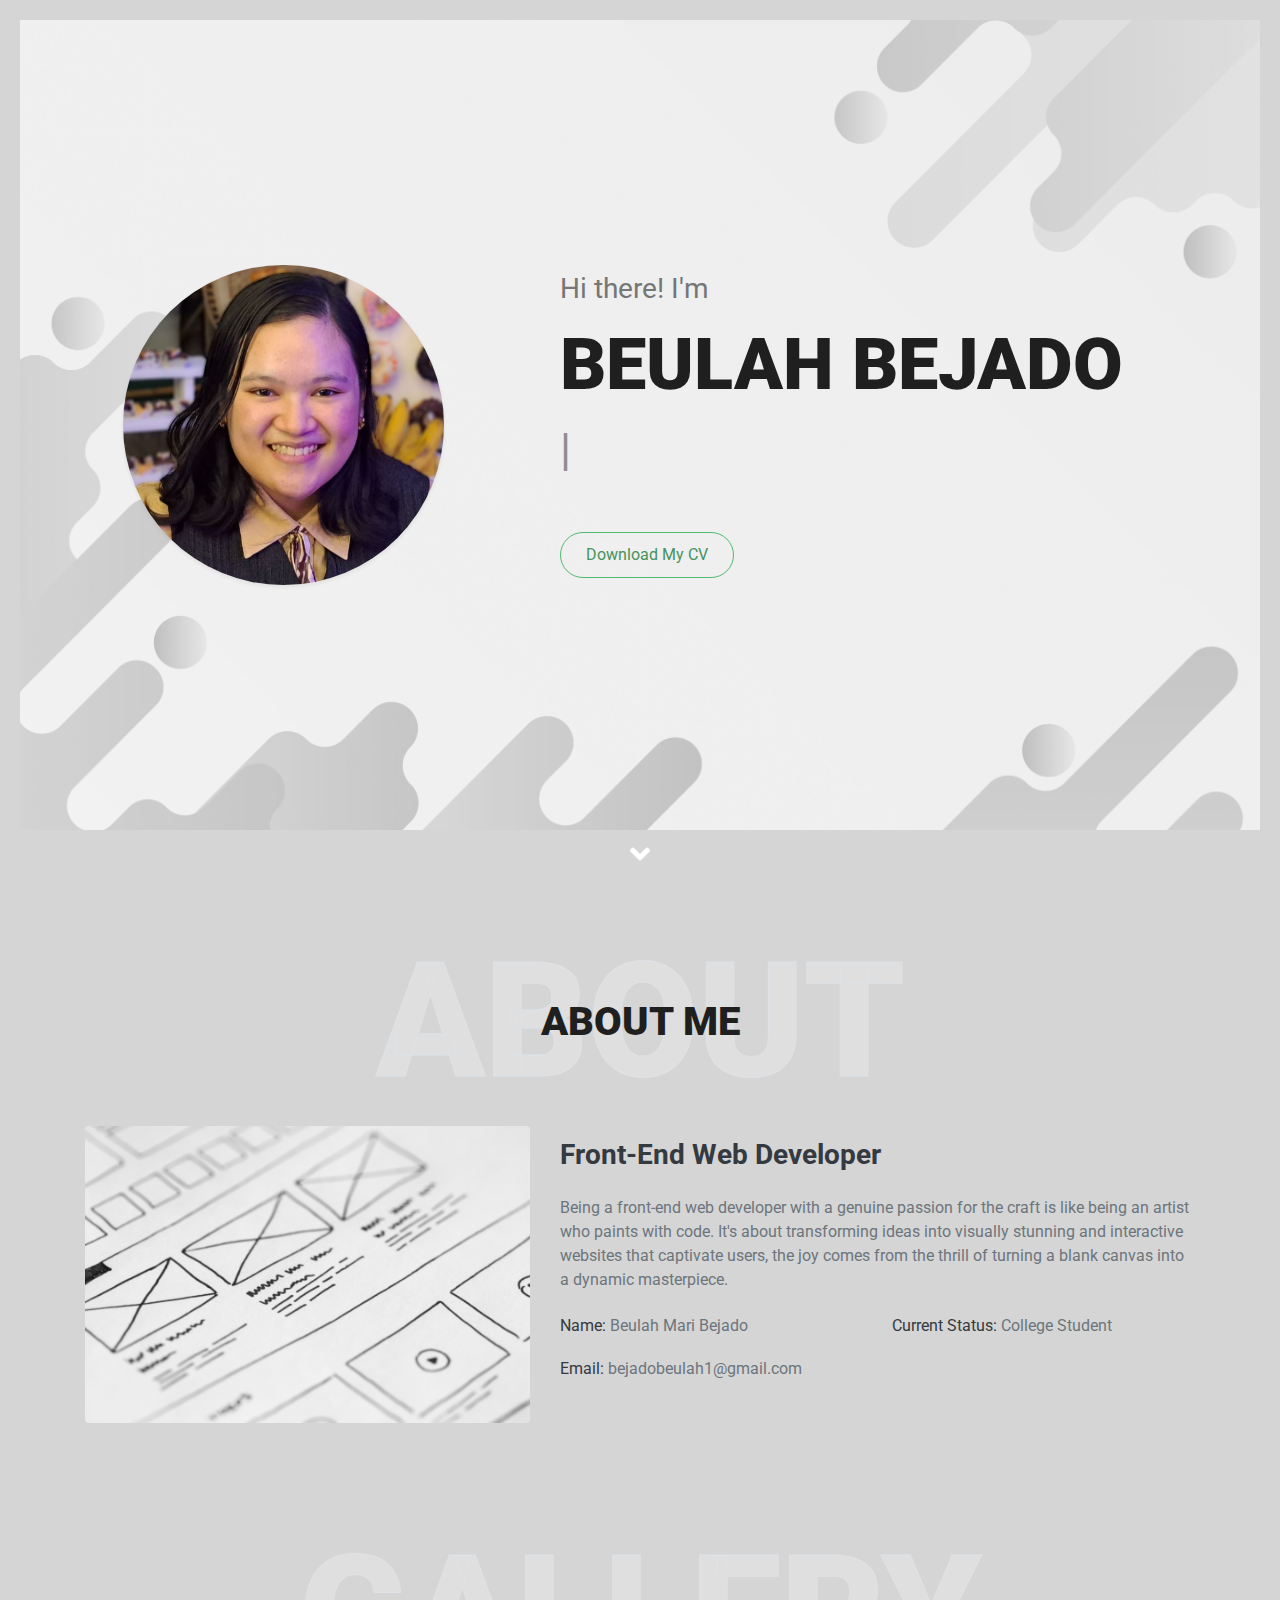
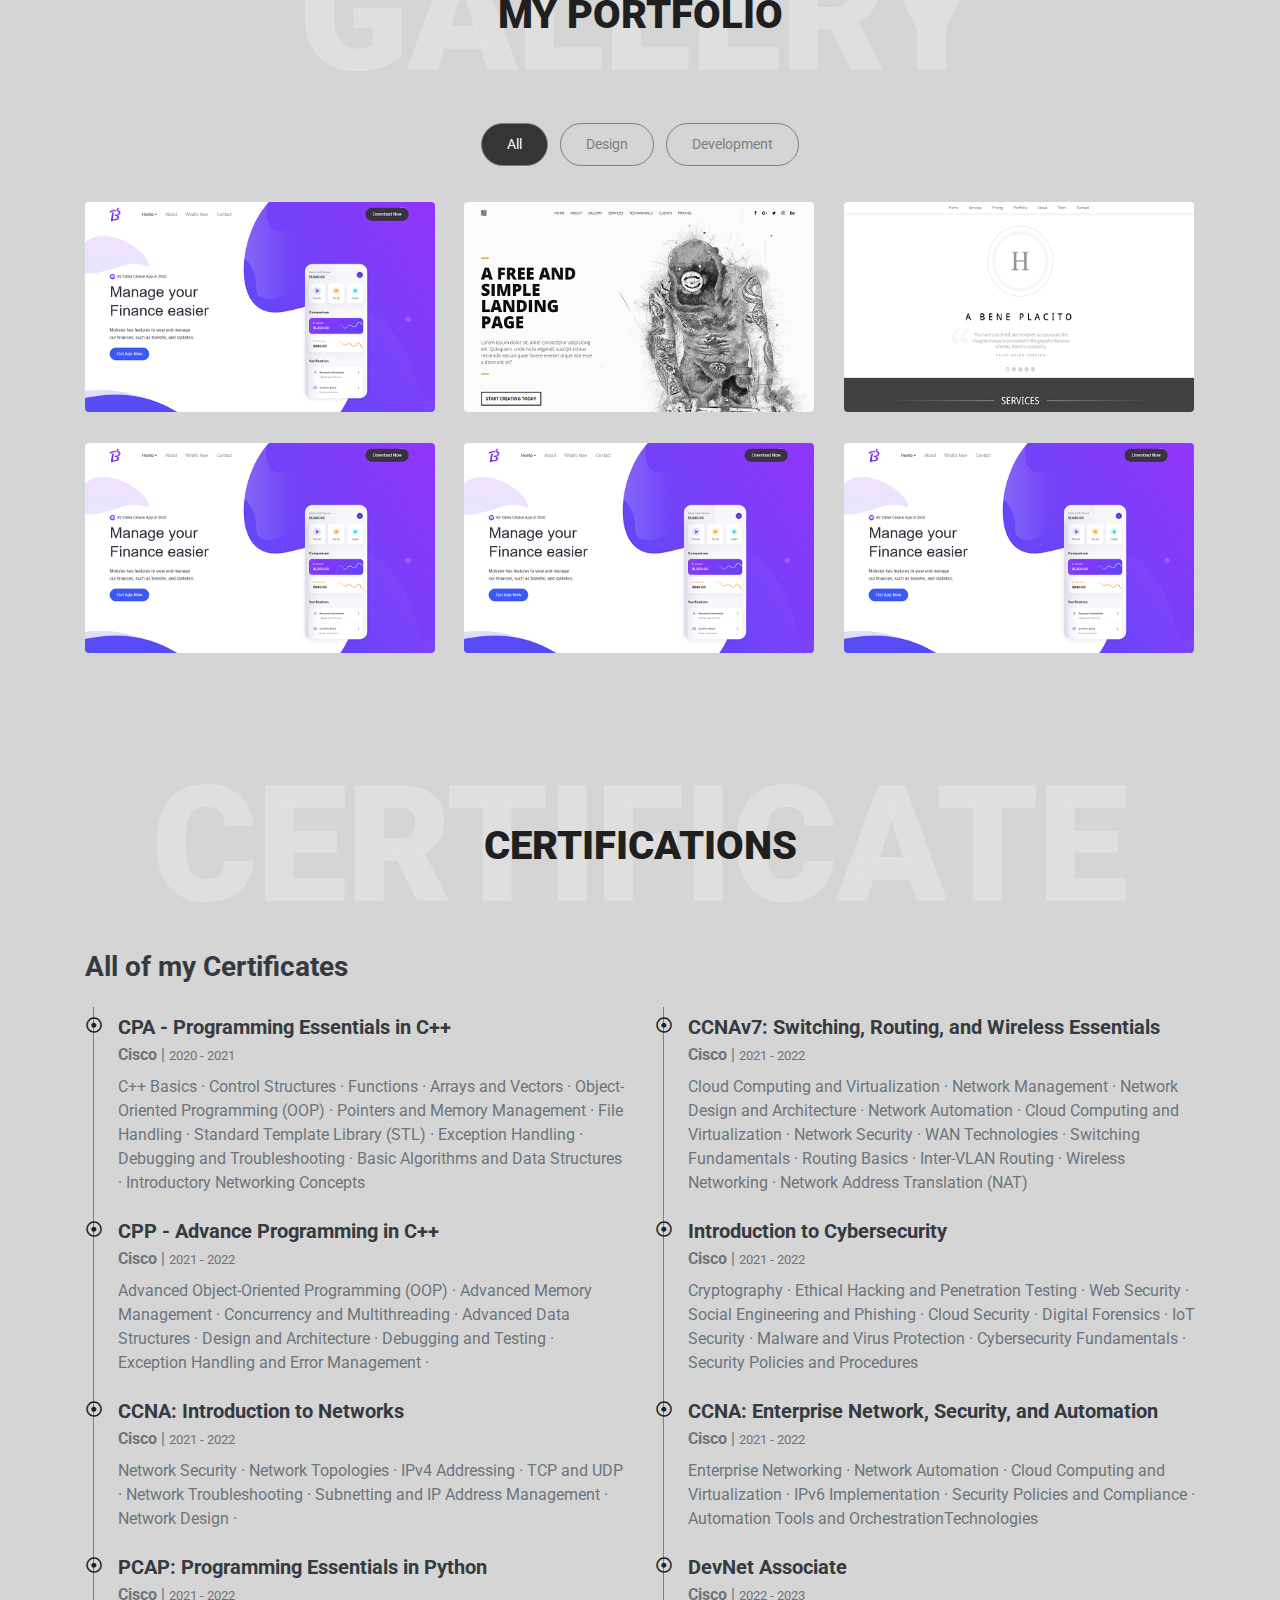
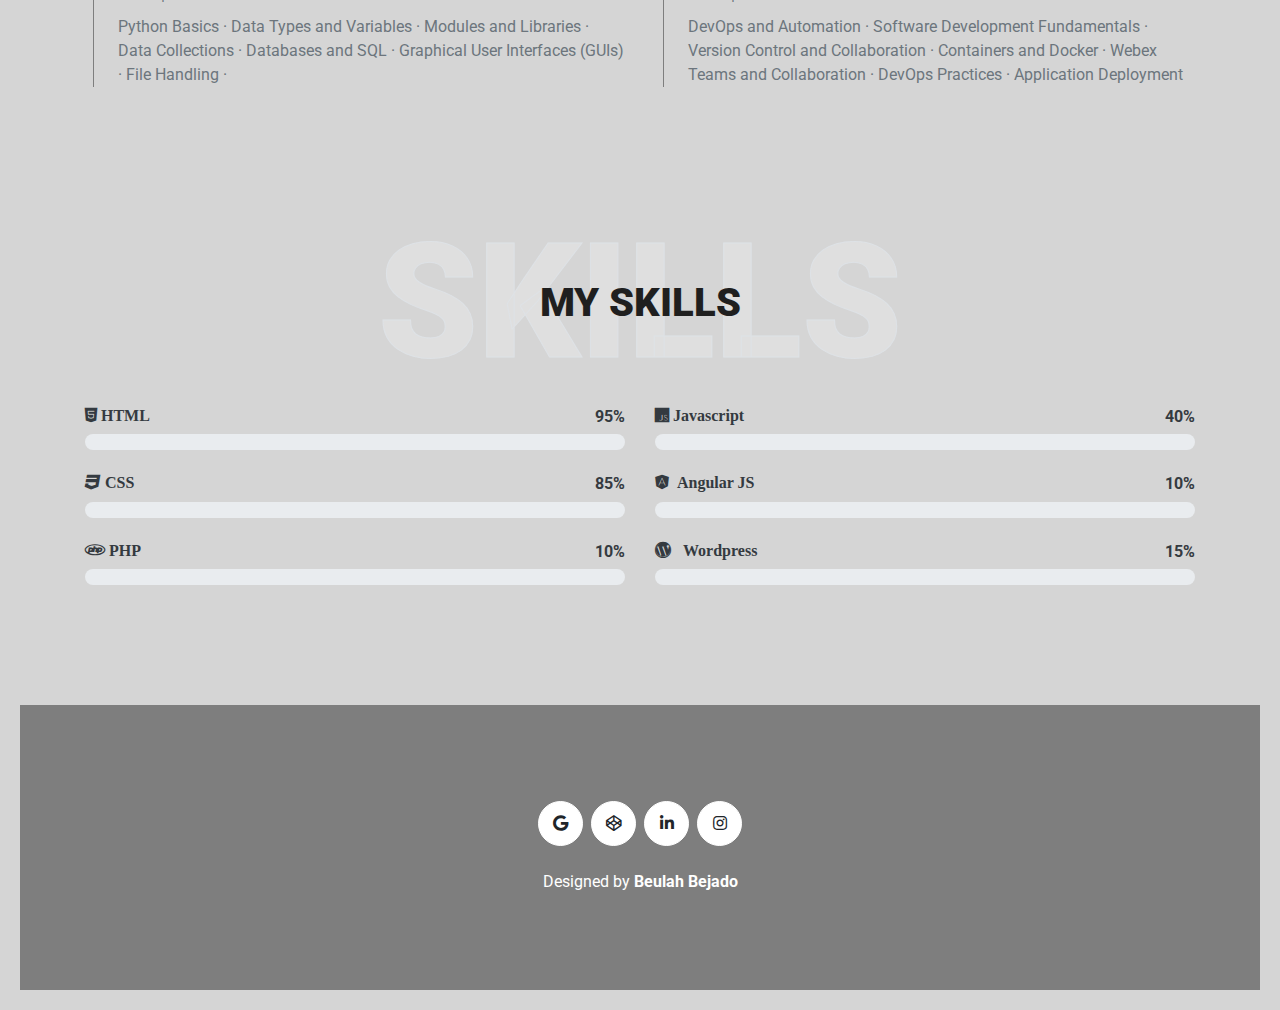
==== commit a5bc4aac: "up" ====
--- a/index.html
+++ b/index.html
@@ -109,7 +109,7 @@
       class="backlack container-fluid d-flex align-items-center mb-5 py-5"
       id="home"
       style="
-        min-height: 100vh;
+        min-height: 90vh;
         background-image: url('img/bg4.jpg');
         background-position: center;
         background-repeat: no-repeat;
--- a/css/style.css
+++ b/css/style.css
@@ -674,7 +674,7 @@
 }
 @media (max-width: 1200px) {
   .display-1 {
-    font-size: calc(2.125rem + 10.5vw);
+    font-size: calc(2.125rem + 5.5vw);
   }
 }
 
@@ -8710,7 +8710,12 @@
 .mx-auto {
   margin-left: auto !important;
 }
-
+@media (max-width: 368px) {
+  .pt-5,
+  .py-5 {
+    padding-top: 1rem !important;
+  }
+}
 @media (min-width: 576px) {
   .m-sm-0 {
     margin: 0 !important;
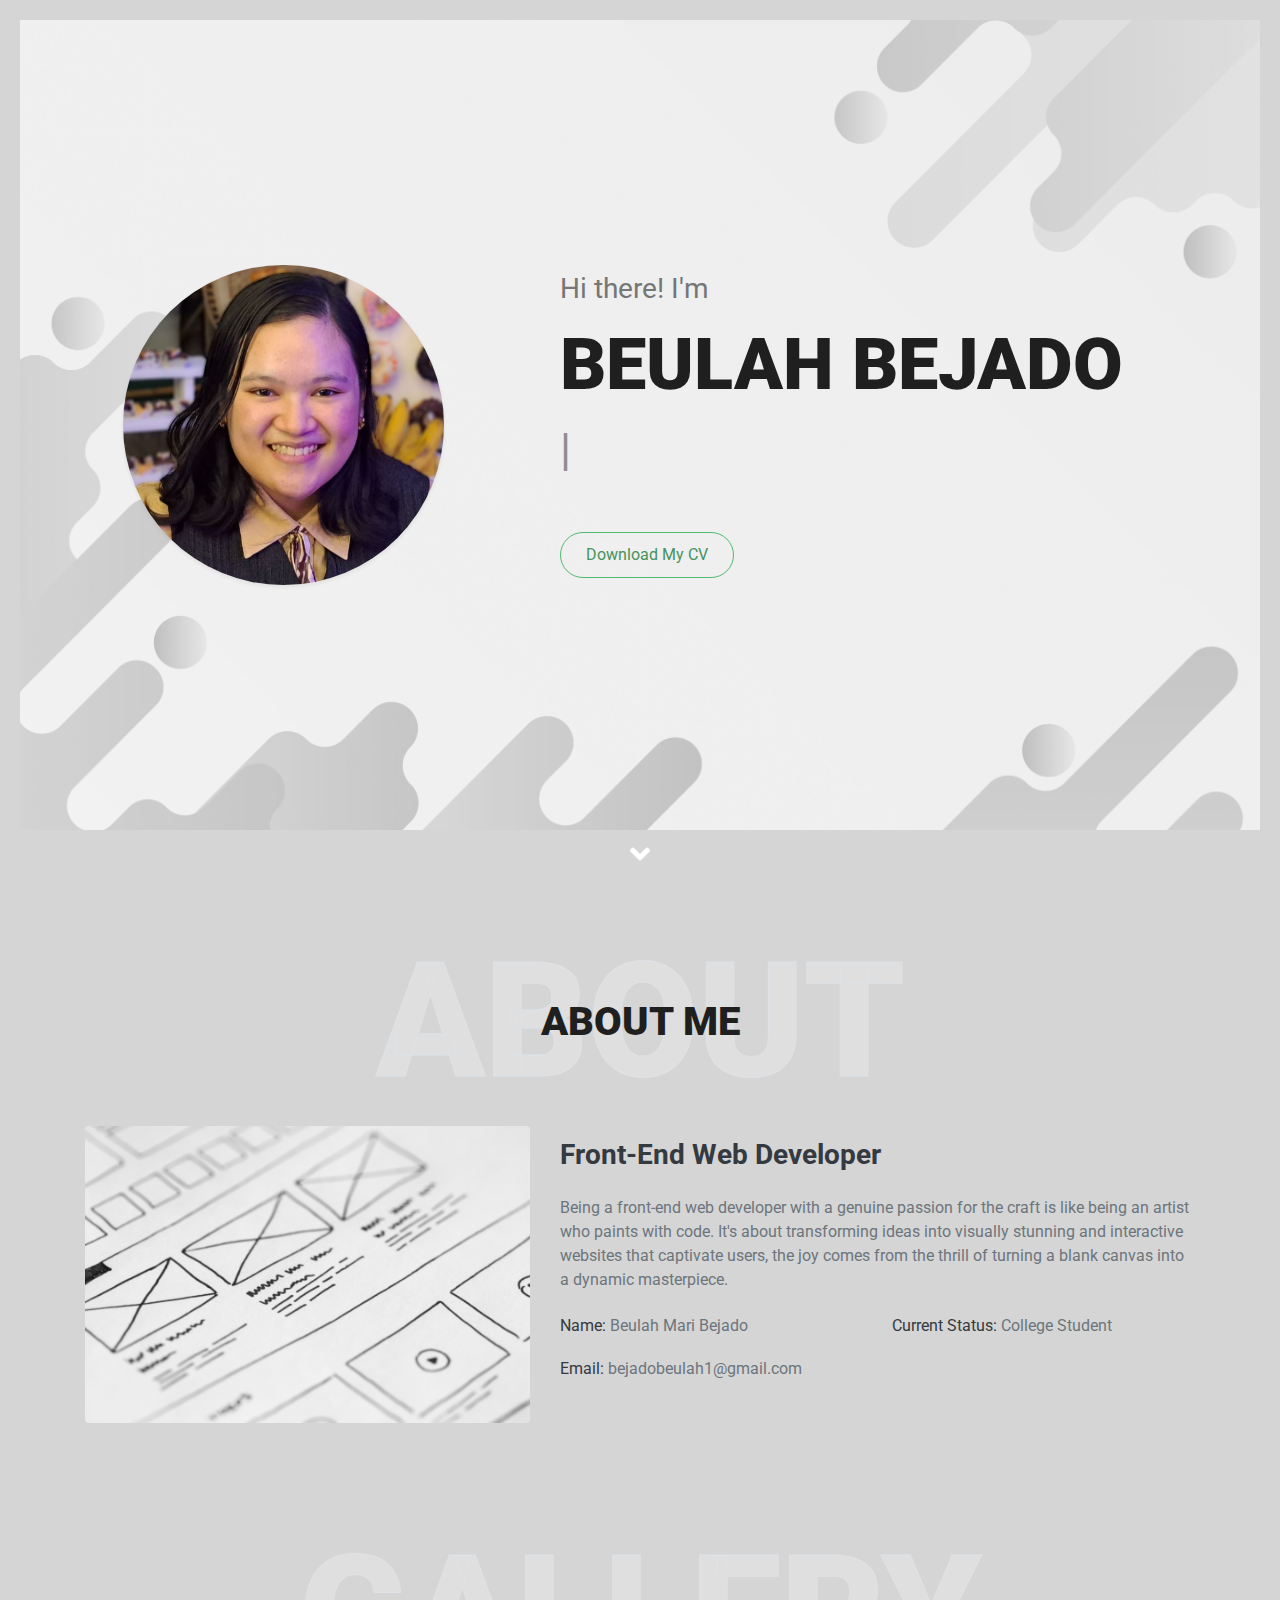
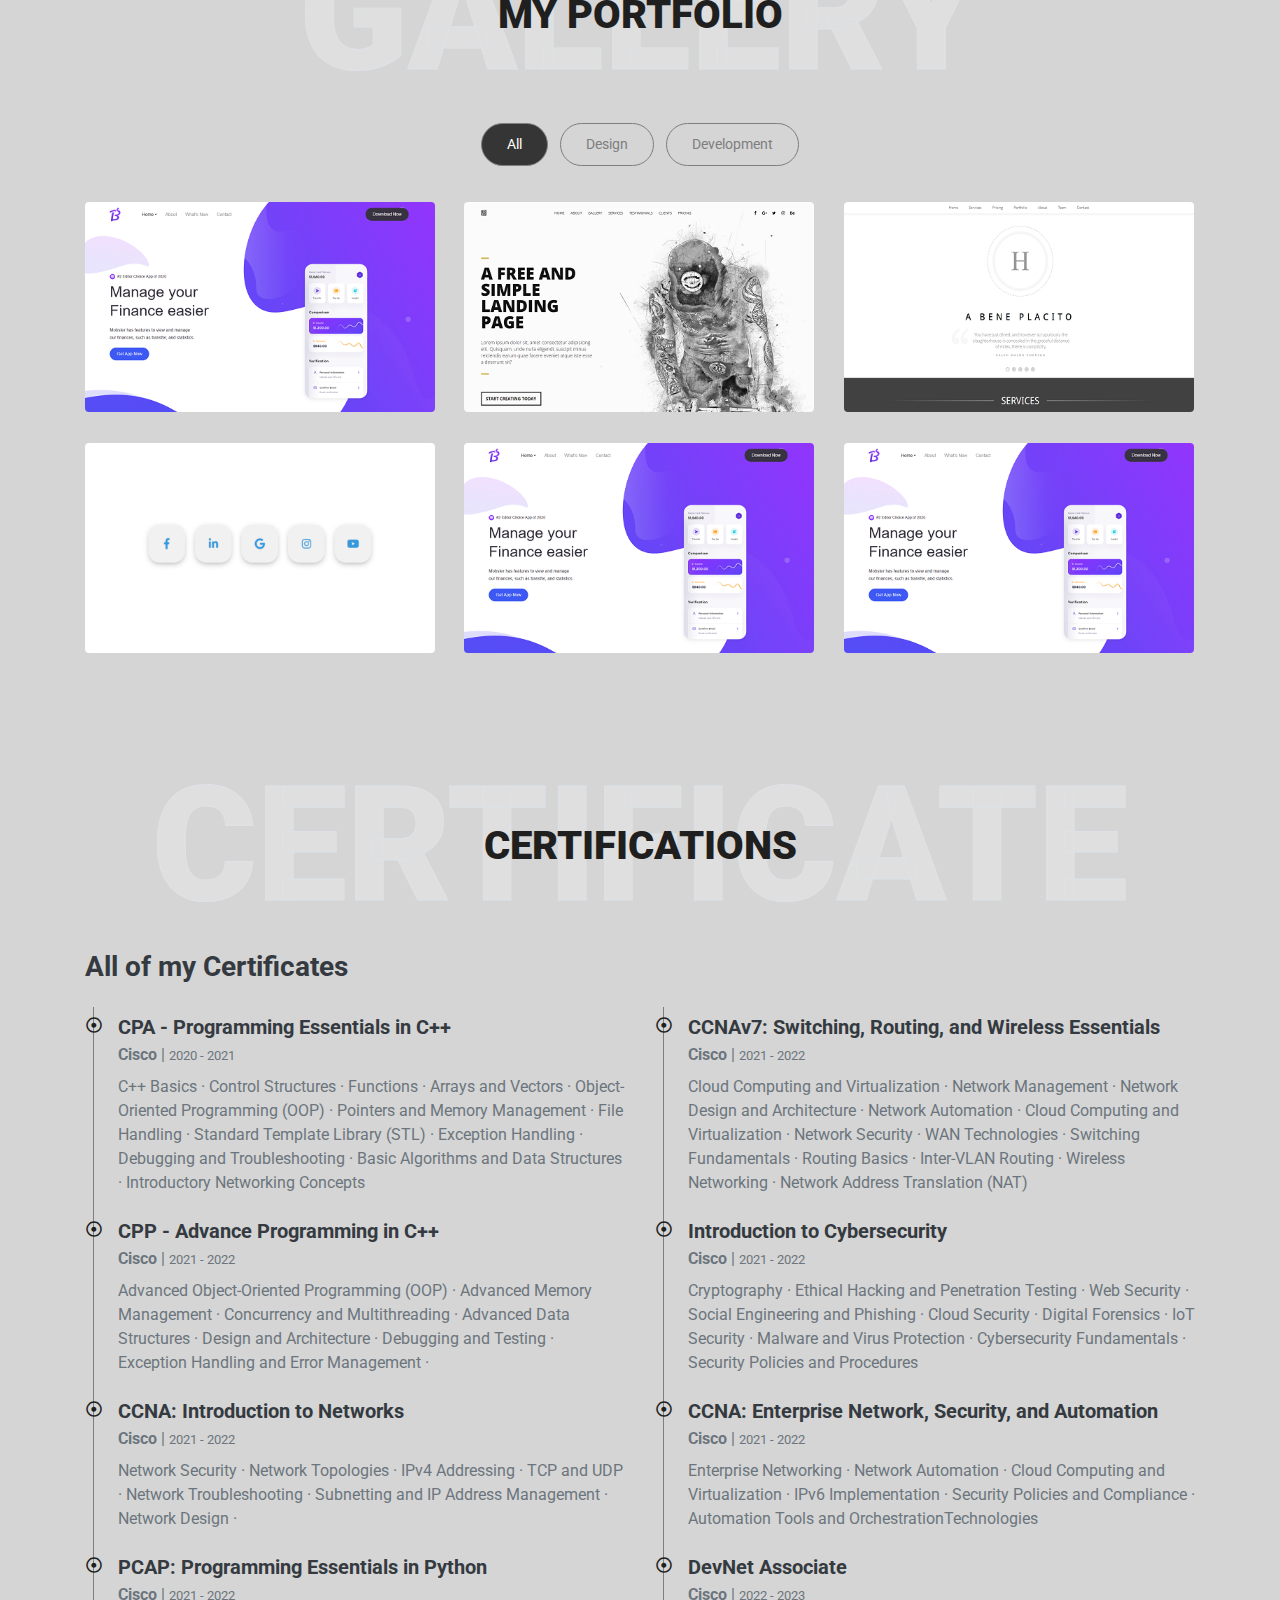
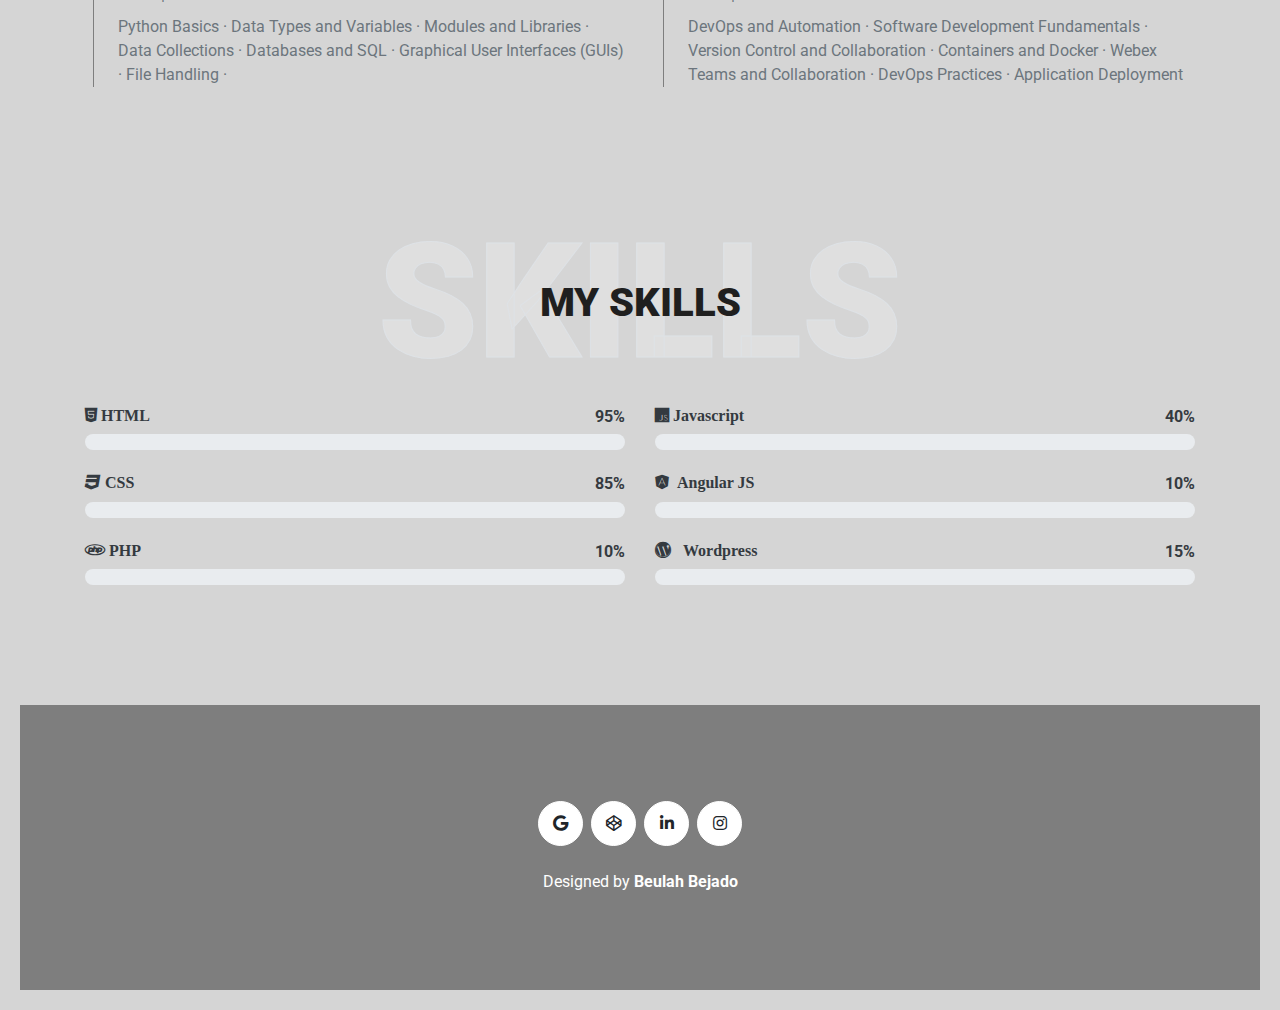
==== commit 2f944662: "update" ====
--- a/index.html
+++ b/index.html
@@ -4,30 +4,20 @@
     <meta charset="utf-8" />
     <title>Beulah Bejado</title>
     <meta content="width=device-width, initial-scale=1" name="viewport" />
-    <meta content="Free HTML Templates" name="keywords" />
-    <meta content="Free HTML Templates" name="description" />
     <link rel="shortcut icon" type="image/x-icon" href="img/logo.png" />
-    <!-- Favicon -->
+
     <link href="img/favicon.ico" rel="icon" />
-
-    <!-- Google Web Fonts -->
     <link rel="preconnect" href="https://fonts.gstatic.com" />
     <link
       href="https://fonts.googleapis.com/css2?family=Roboto:wght@300;400;500;700;900&display=swap"
       rel="stylesheet"
     />
-
-    <!-- Font Awesome -->
     <link
       href="https://cdnjs.cloudflare.com/ajax/libs/font-awesome/5.10.0/css/all.min.css"
       rel="stylesheet"
     />
-
-    <!-- Libraries Stylesheet -->
     <link href="lib/owlcarousel/assets/owl.carousel.min.css" rel="stylesheet" />
     <link href="lib/lightbox/css/lightbox.min.css" rel="stylesheet" />
-
-    <!-- Customized Bootstrap Stylesheet -->
     <link href="css/style.css" rel="stylesheet" />
   </head>
 
@@ -56,7 +46,6 @@
           <a href="#portfolio" class="nav-item nav-link">Portfolio</a>
           <a href="#certificate" class="nav-item nav-link">Certificate</a>
           <a href="#skill" class="nav-item nav-link">Skill</a>
-          <a href="#contact" class="nav-item nav-link">Contact</a>
         </div>
         <a
           href="https://www.linkedin.com/in/beulah-bejado-88684b1bb/"
@@ -320,13 +309,13 @@
               <img
                 class="img-fluid rounded w-100"
                 id="popup-button-4"
-                src="img/1.png"
+                src="img/4.png"
                 alt=""
               />
               <div id="overlay-4"></div>
               <div id="popup-4">
                 <iframe
-                  src="portFiles/4/features.htm"
+                  src="portFiles/Social media buttons/index.html"
                   id="popup-iframe-4"
                   height="349px"
                   width="1688px"
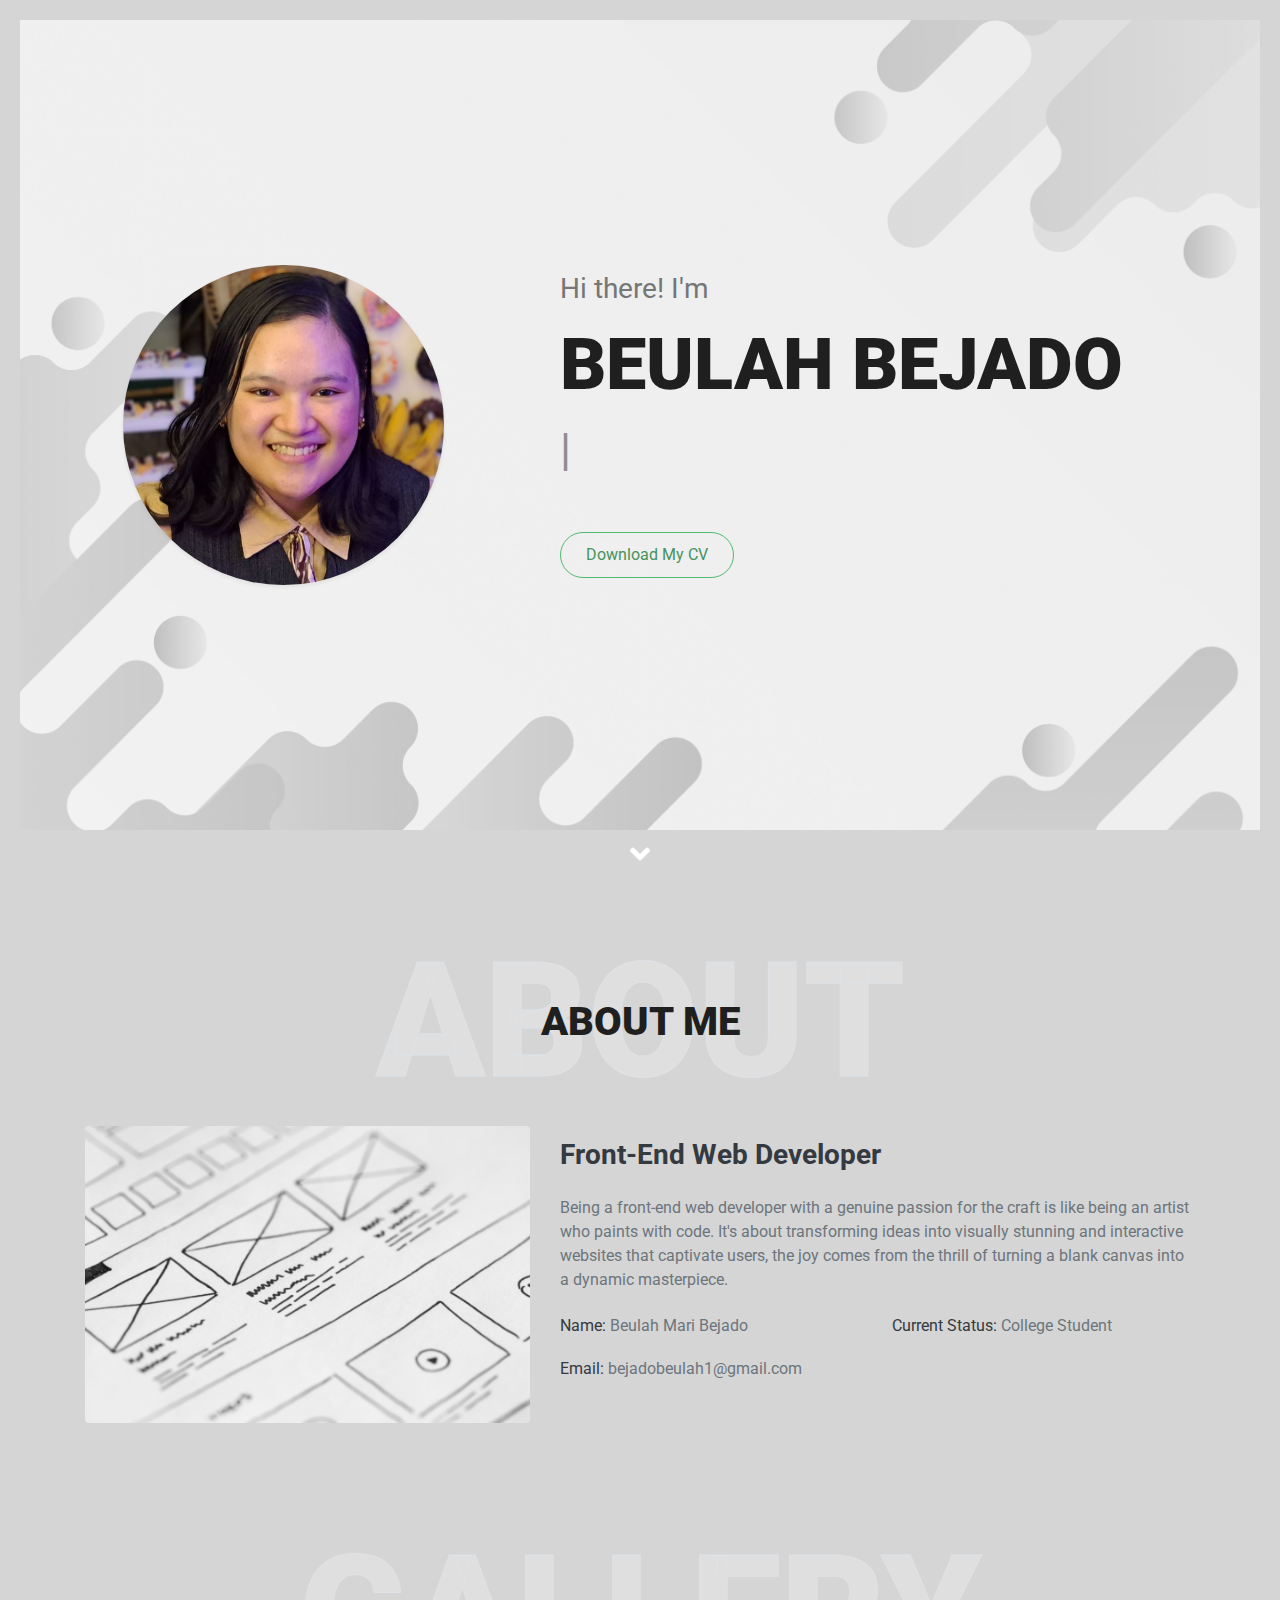
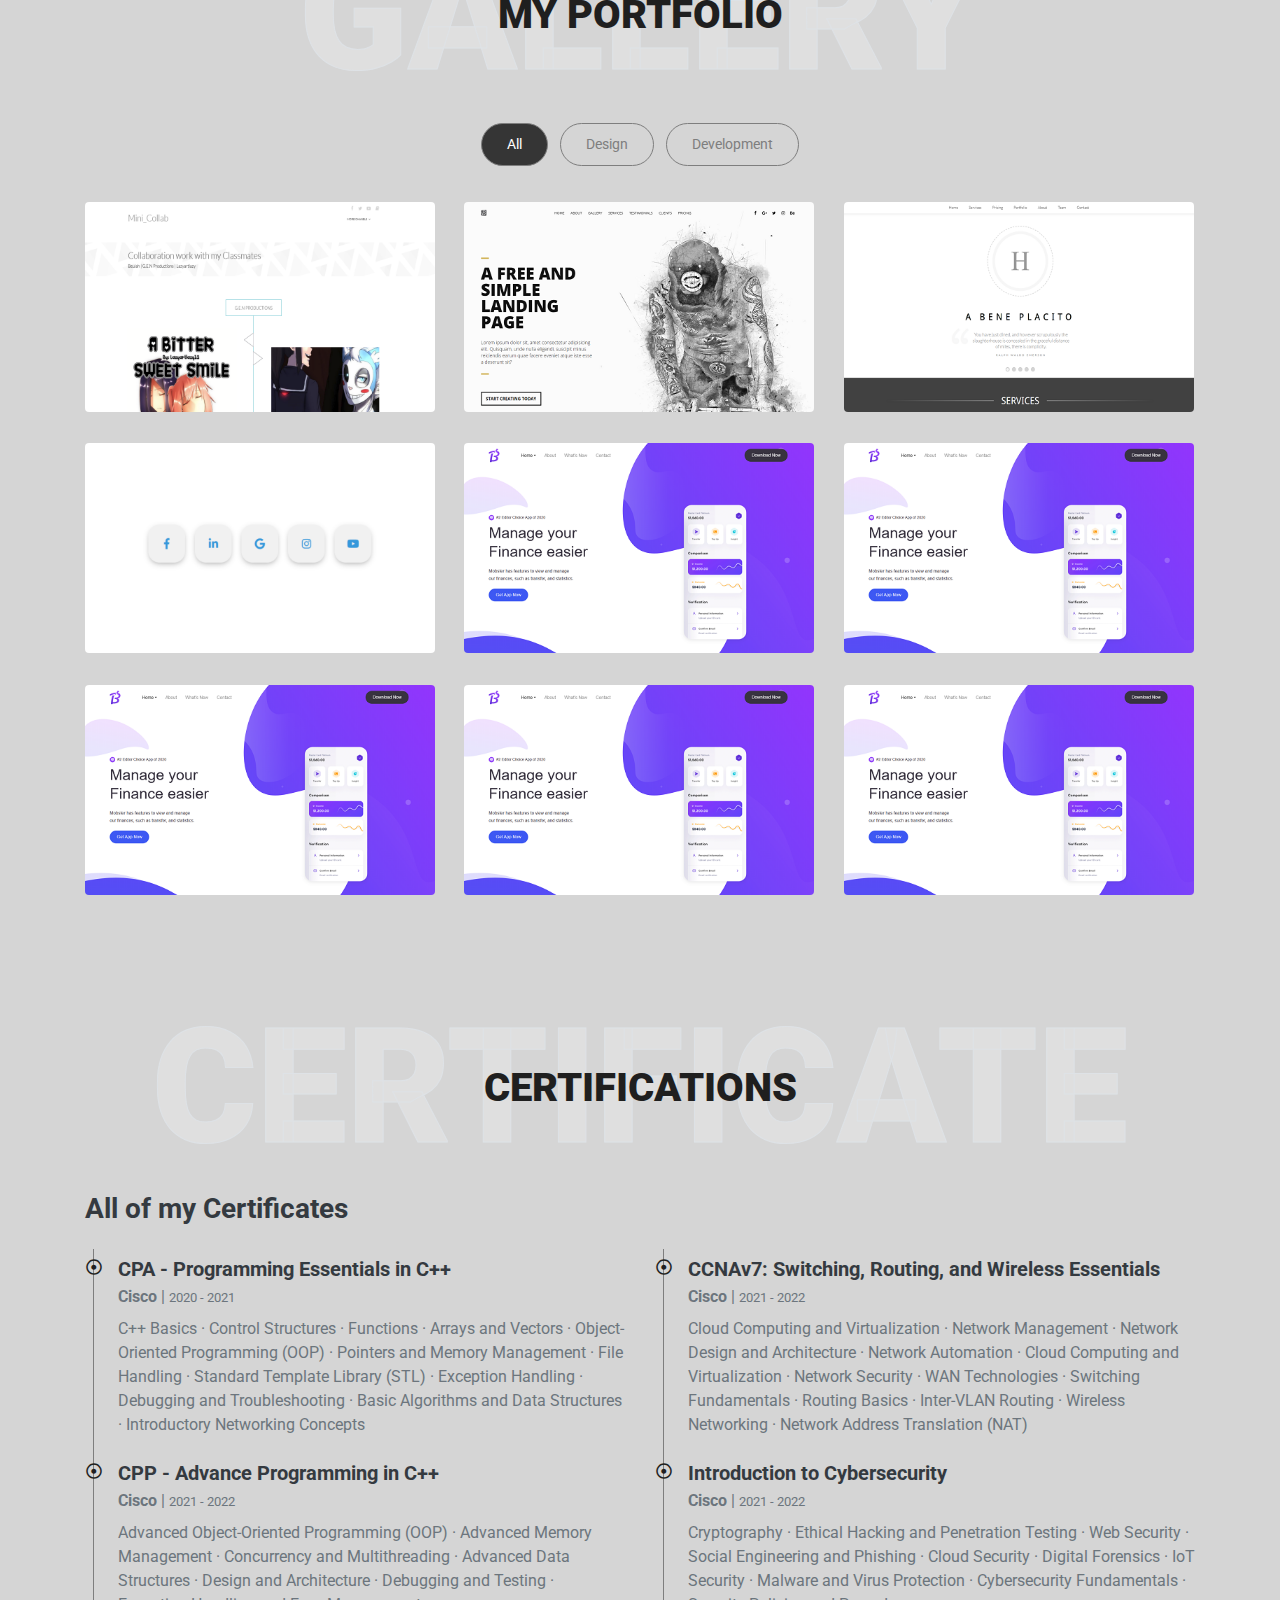
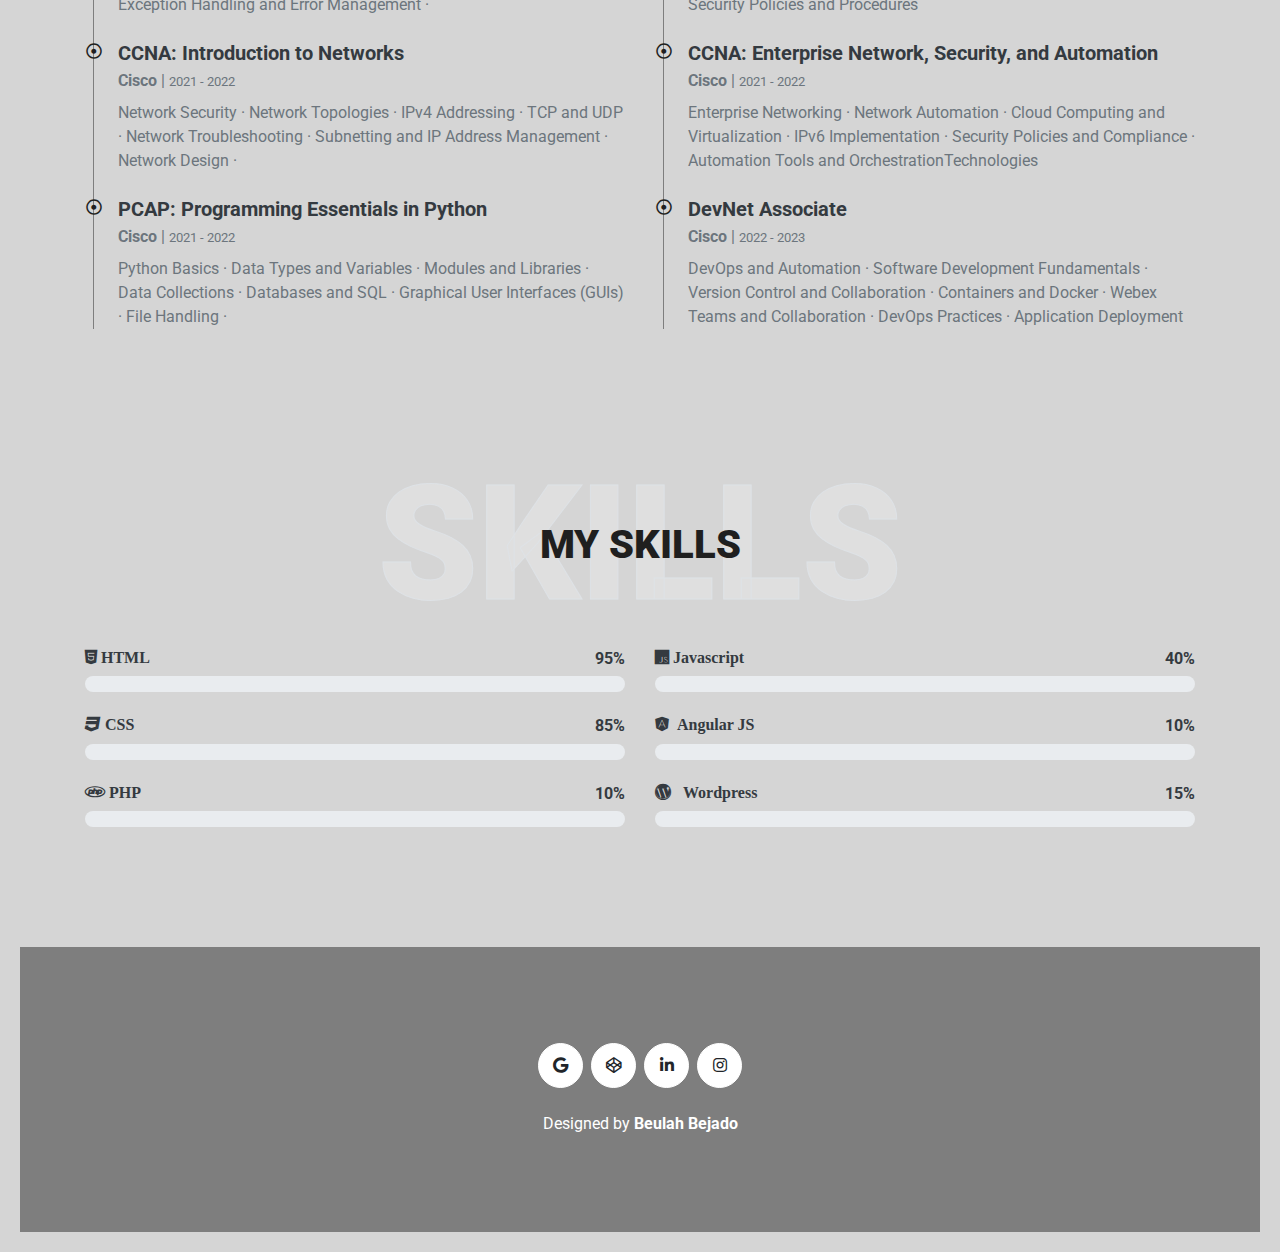
==== commit 86917317: "update" ====
--- a/index.html
+++ b/index.html
@@ -246,13 +246,13 @@
               <img
                 class="img-fluid rounded w-100"
                 id="popup-button-1"
-                src="img/1.png"
+                src="img/01.png"
                 alt=""
               />
               <div id="overlay-1"></div>
               <div id="popup-1">
                 <iframe
-                  src="portFiles/1/html/index.html"
+                  src="portFiles/landingPage/multicolor/blogtwo.html"
                   id="popup-iframe-1"
                   height="349px"
                   width="1688px"
@@ -336,7 +336,7 @@
               <div id="overlay-5"></div>
               <div id="popup-5">
                 <iframe
-                  src="portFiles/5/HTML/index.html"
+                  src="portFiles/1/html/index.html"
                   id="popup-iframe-5"
                   height="349px"
                   width="1688px"
@@ -357,8 +357,71 @@
               <div id="overlay-6"></div>
               <div id="popup-6">
                 <iframe
-                  src=""
+                  src="portFiles/landing_Page6/"
                   id="popup-iframe-6"
+                  height="349px"
+                  width="1688px"
+                  allowfullscreen=""
+                  frameborder="0"
+                ></iframe>
+              </div>
+            </div>
+          </div>
+          <div class="col-lg-4 col-md-6 mb-4 portfolio-item second">
+            <div class="position-relative overflow-hidden mb-2">
+              <img
+                class="img-fluid rounded w-100"
+                id="popup-button-7"
+                src="img/1.png"
+                alt=""
+              />
+              <div id="overlay-7"></div>
+              <div id="popup-7">
+                <iframe
+                  src="portFiles/hamburger-animation-master/index.html"
+                  id="popup-iframe-7"
+                  height="349px"
+                  width="1688px"
+                  allowfullscreen=""
+                  frameborder="0"
+                ></iframe>
+              </div>
+            </div>
+          </div>
+          <div class="col-lg-4 col-md-6 mb-4 portfolio-item second">
+            <div class="position-relative overflow-hidden mb-2">
+              <img
+                class="img-fluid rounded w-100"
+                id="popup-button-8"
+                src="img/1.png"
+                alt=""
+              />
+              <div id="overlay-8"></div>
+              <div id="popup-8">
+                <iframe
+                  src="portFiles/hamburger-animation-master/index.html"
+                  id="popup-iframe-8"
+                  height="349px"
+                  width="1688px"
+                  allowfullscreen=""
+                  frameborder="0"
+                ></iframe>
+              </div>
+            </div>
+          </div>
+          <div class="col-lg-4 col-md-6 mb-4 portfolio-item second">
+            <div class="position-relative overflow-hidden mb-2">
+              <img
+                class="img-fluid rounded w-100"
+                id="popup-button-9"
+                src="img/1.png"
+                alt=""
+              />
+              <div id="overlay-9"></div>
+              <div id="popup-9">
+                <iframe
+                  src="portFiles/hamburger-animation-master/index.html"
+                  id="popup-iframe-9"
                   height="349px"
                   width="1688px"
                   allowfullscreen=""
--- a/css/style.css
+++ b/css/style.css
@@ -6420,7 +6420,10 @@
 #overlay-3,
 #overlay-4,
 #overlay-5,
-#overlay-6 {
+#overlay-6,
+#overlay-7,
+#overlay-8,
+#overlay-9 {
   display: none;
   position: fixed;
   top: 0;
@@ -6436,7 +6439,10 @@
 #popup-3,
 #popup-4,
 #popup-5,
-#popup-6 {
+#popup-6,
+#popup-7,
+#popup-8,
+#popup-9 {
   display: none;
   position: fixed;
   top: 50%;
@@ -6454,7 +6460,10 @@
 #popup-iframe-3,
 #popup-iframe-4,
 #popup-iframe-5,
-#popup-iframe-6 {
+#popup-iframe-6,
+#popup-iframe-7,
+#popup-iframe-8,
+#popup-iframe-9 {
   width: 100%;
   height: 100%;
   z-index: 1040;
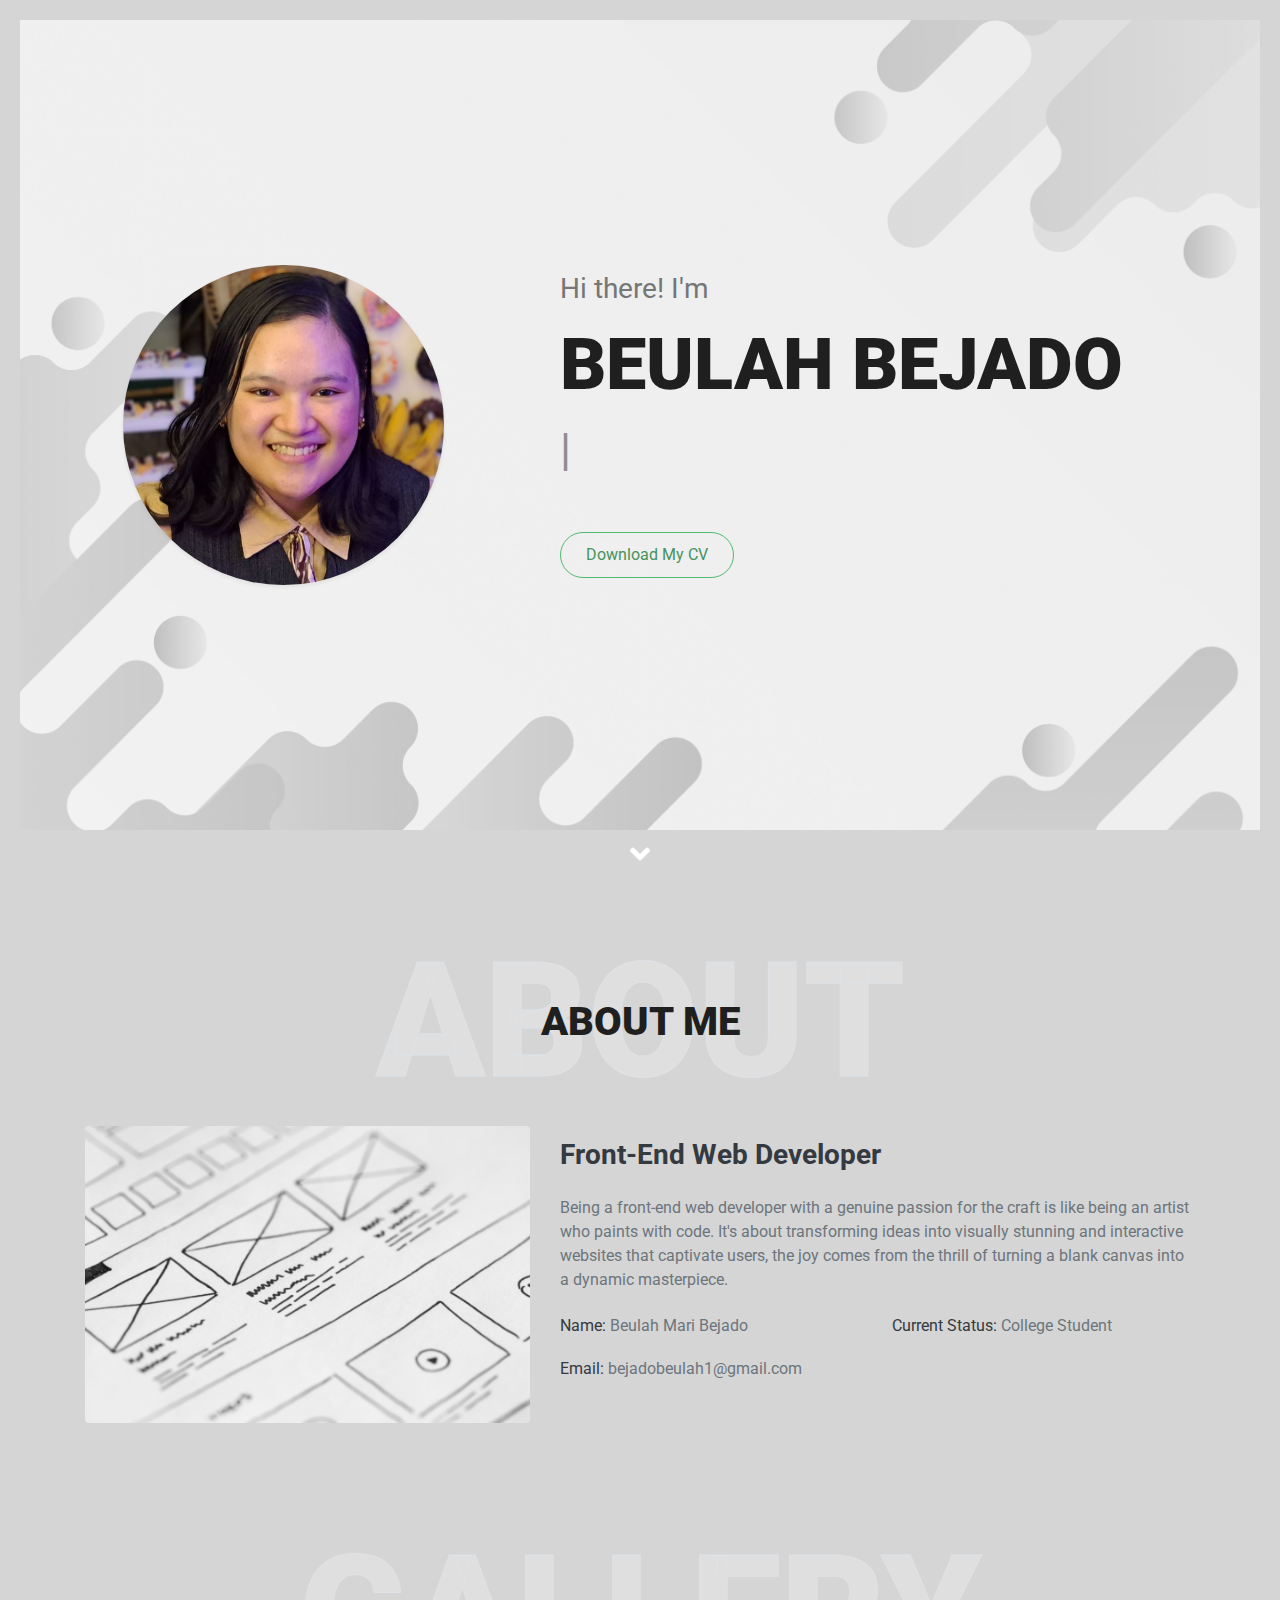
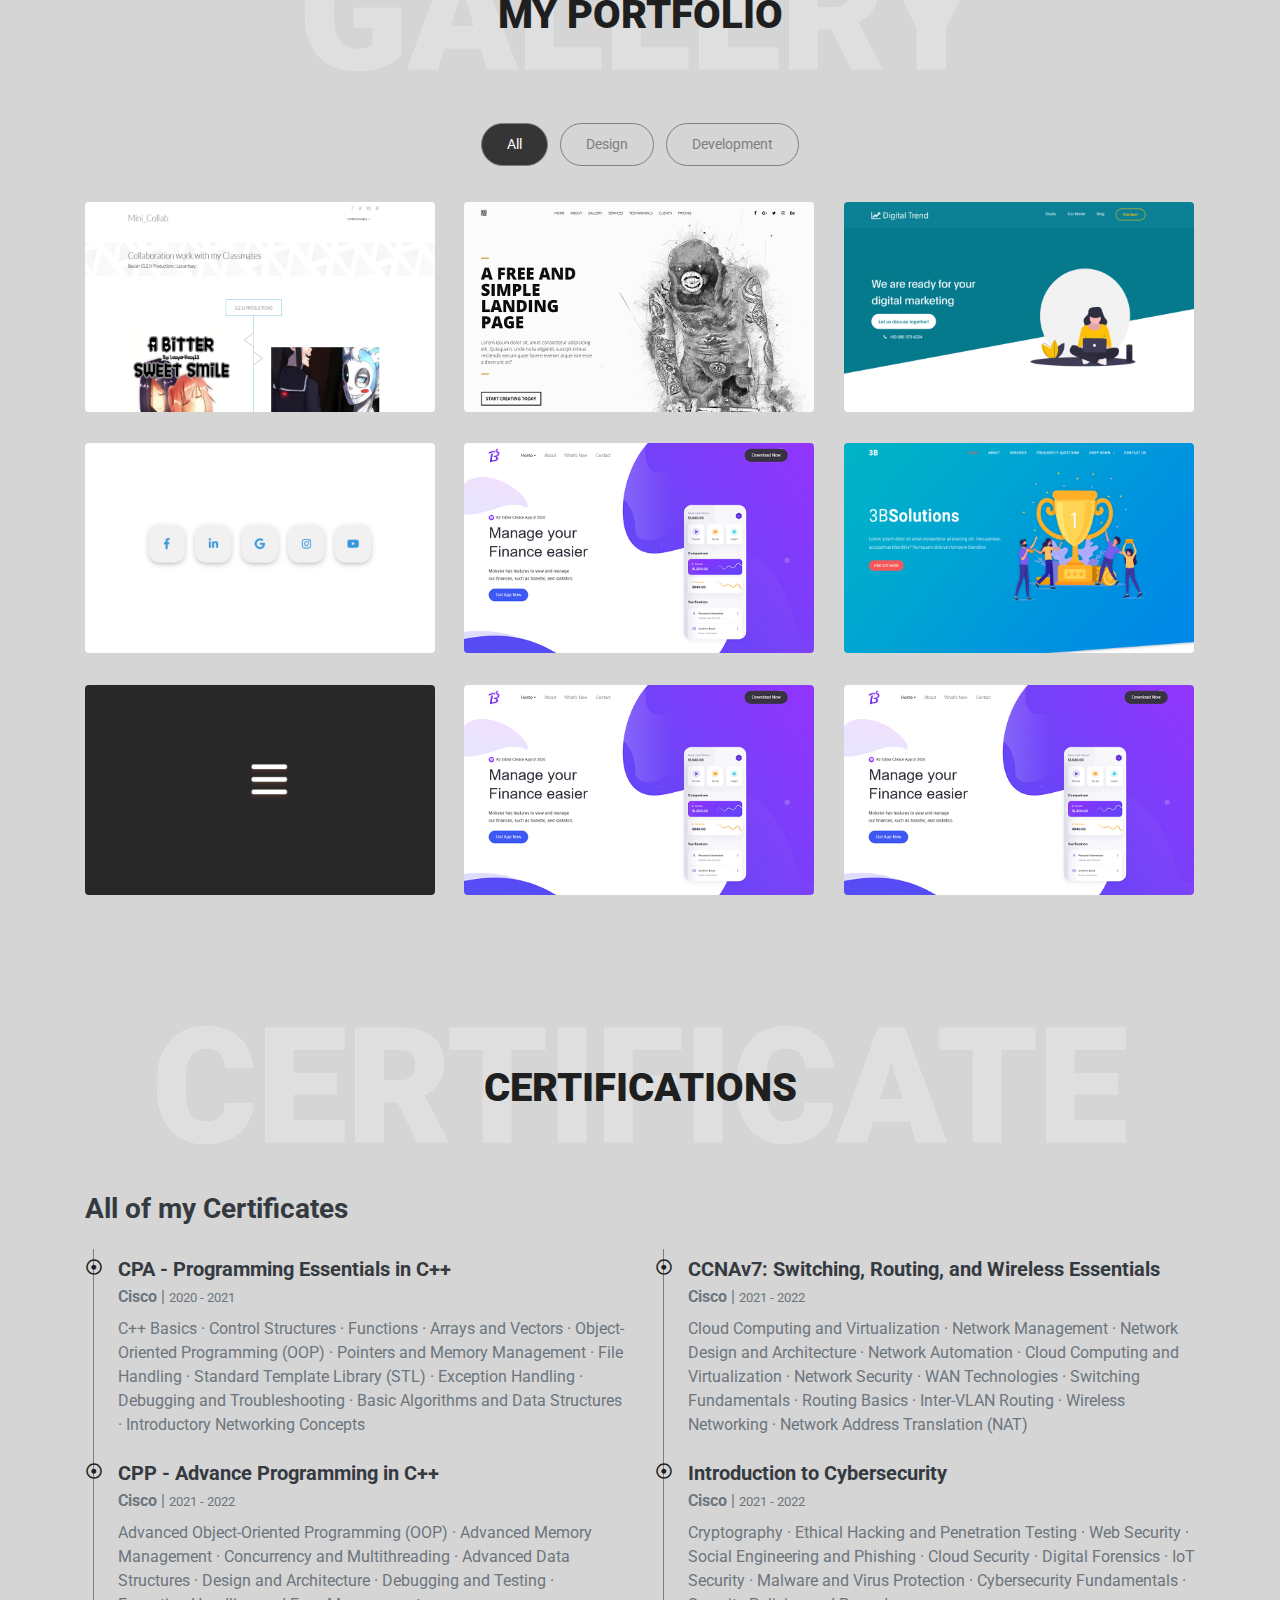
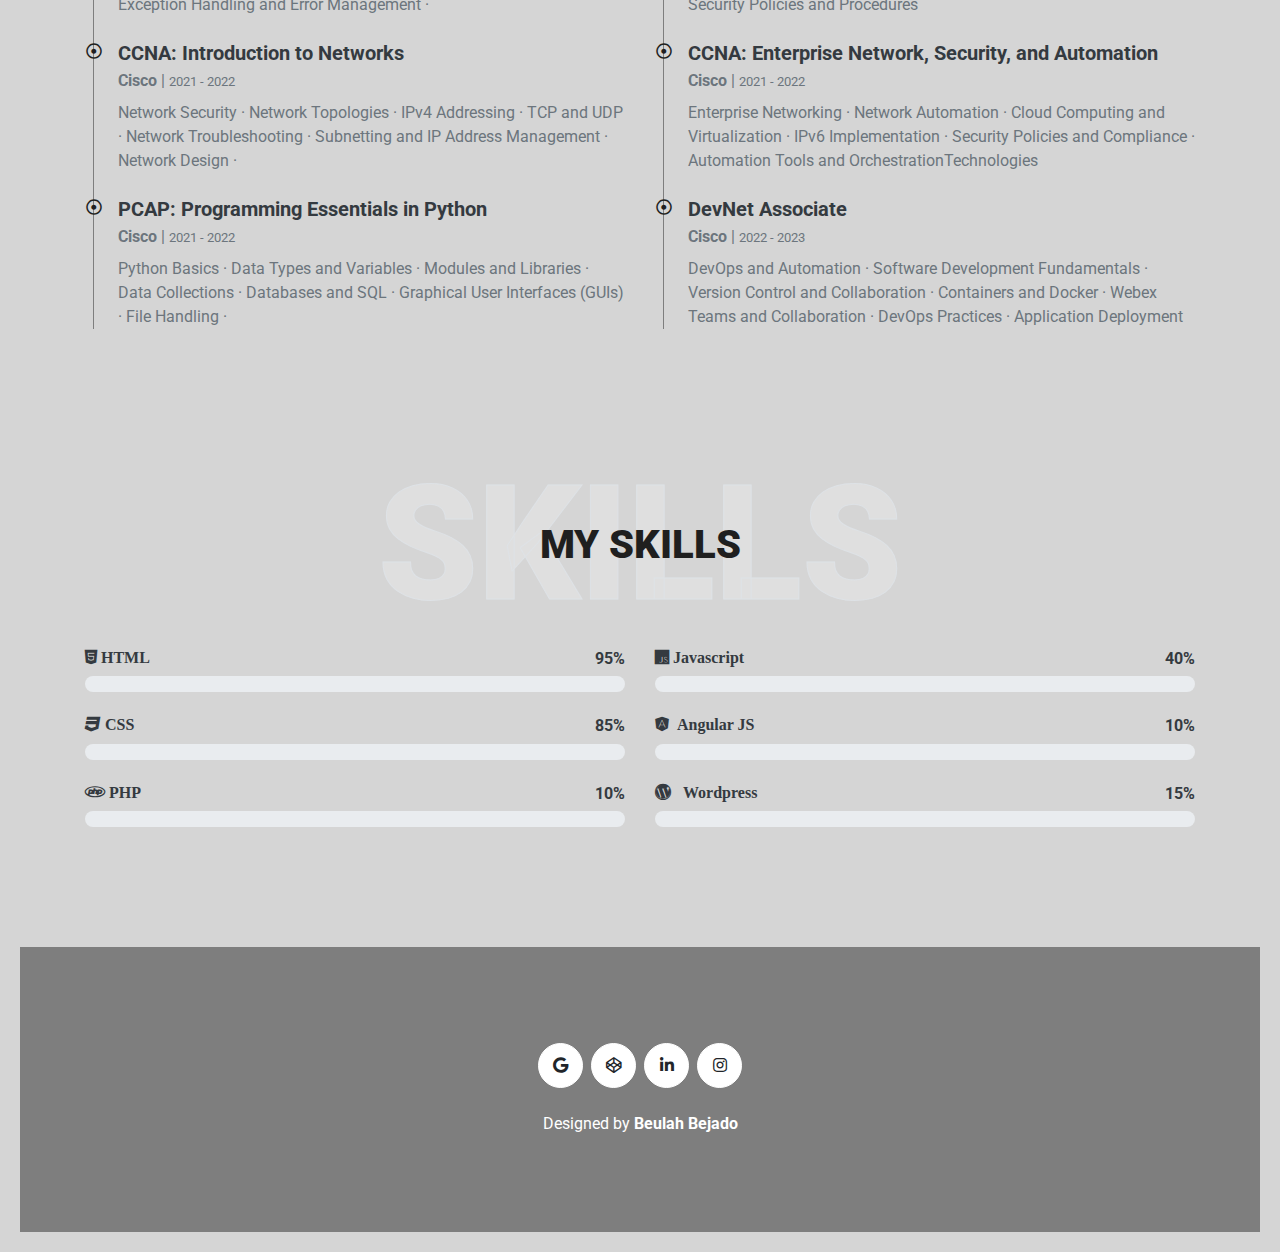
==== commit 87b674a0: "update" ====
--- a/index.html
+++ b/index.html
@@ -304,7 +304,7 @@
               </div>
             </div>
           </div>
-          <div class="col-lg-4 col-md-6 mb-4 portfolio-item first">
+          <div class="col-lg-4 col-md-6 mb-4 portfolio-item second">
             <div class="position-relative overflow-hidden mb-2">
               <img
                 class="img-fluid rounded w-100"
@@ -346,12 +346,12 @@
               </div>
             </div>
           </div>
-          <div class="col-lg-4 col-md-6 mb-4 portfolio-item second">
+          <div class="col-lg-4 col-md-6 mb-4 portfolio-item first">
             <div class="position-relative overflow-hidden mb-2">
               <img
                 class="img-fluid rounded w-100"
                 id="popup-button-6"
-                src="img/1.png"
+                src="img/6.png"
                 alt=""
               />
               <div id="overlay-6"></div>
@@ -372,7 +372,7 @@
               <img
                 class="img-fluid rounded w-100"
                 id="popup-button-7"
-                src="img/1.png"
+                src="img/7.png"
                 alt=""
               />
               <div id="overlay-7"></div>
@@ -388,7 +388,7 @@
               </div>
             </div>
           </div>
-          <div class="col-lg-4 col-md-6 mb-4 portfolio-item second">
+          <div class="col-lg-4 col-md-6 mb-4 portfolio-item first">
             <div class="position-relative overflow-hidden mb-2">
               <img
                 class="img-fluid rounded w-100"
